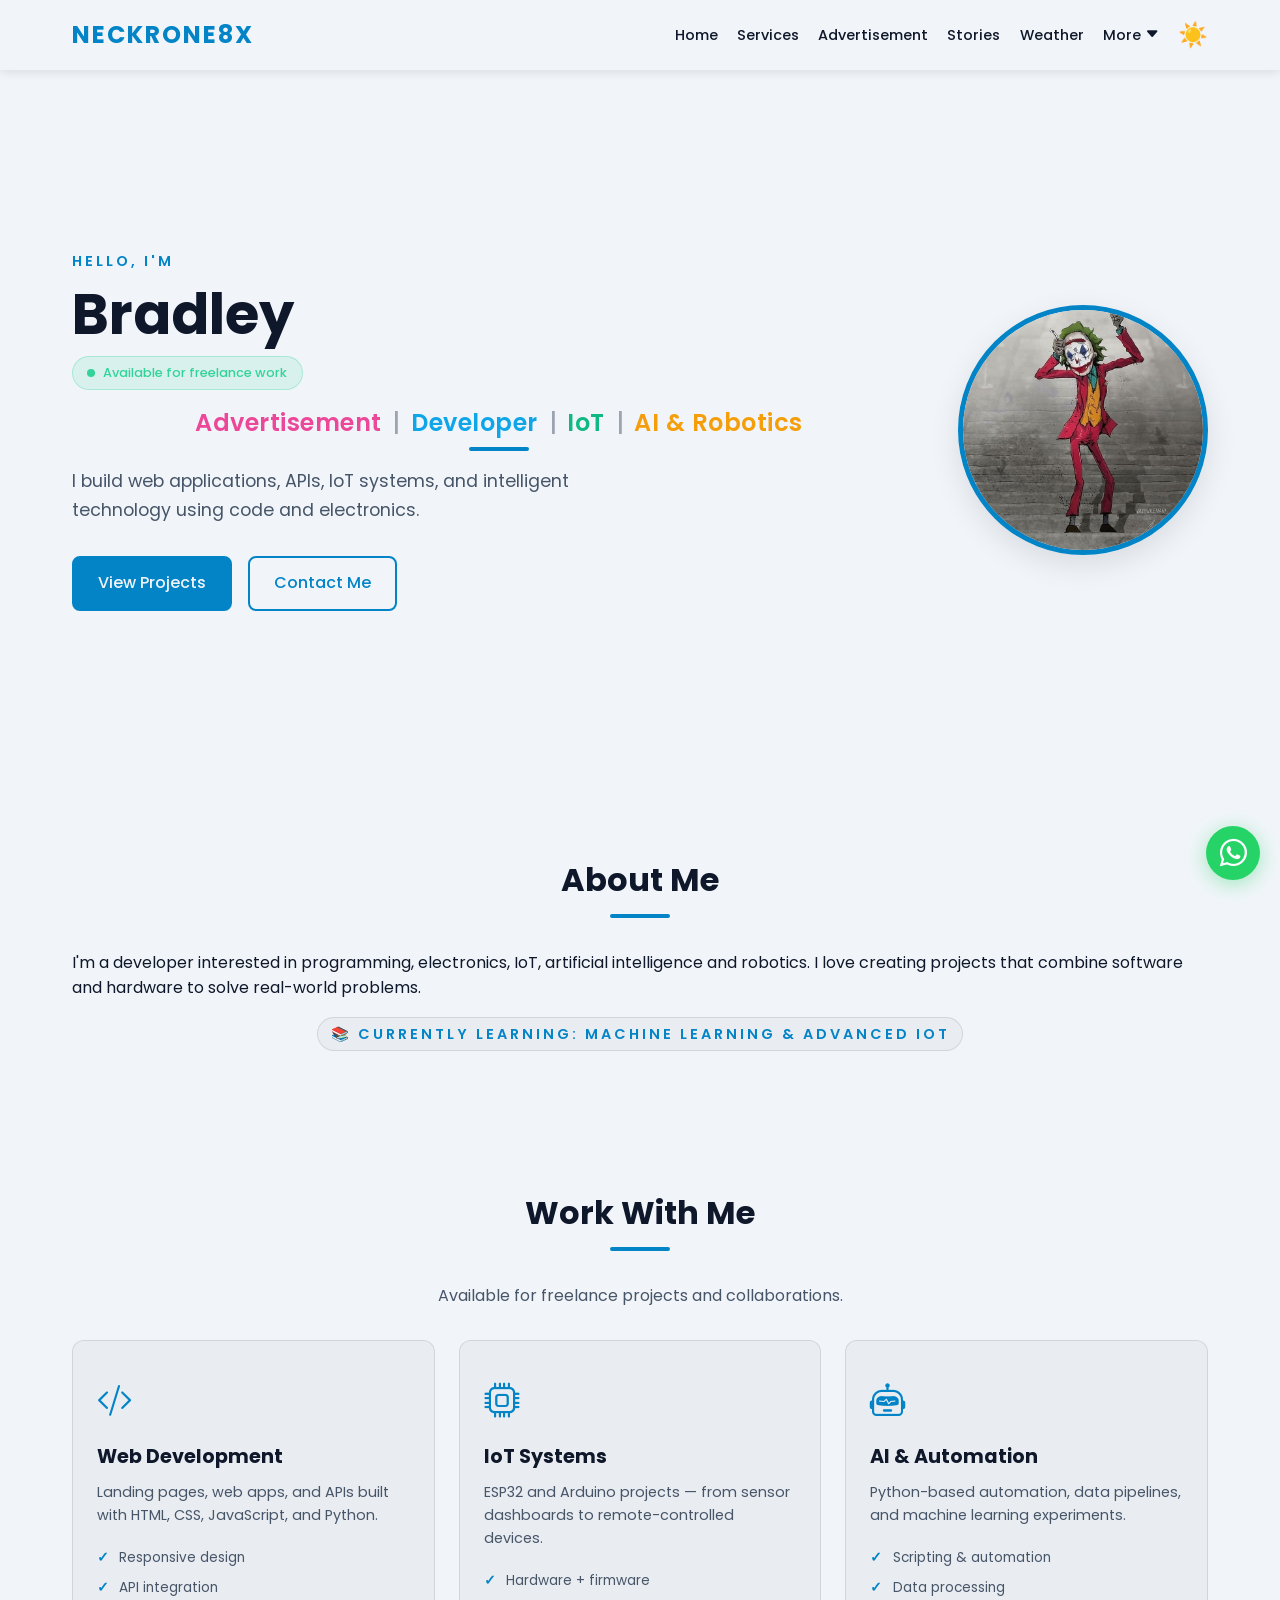
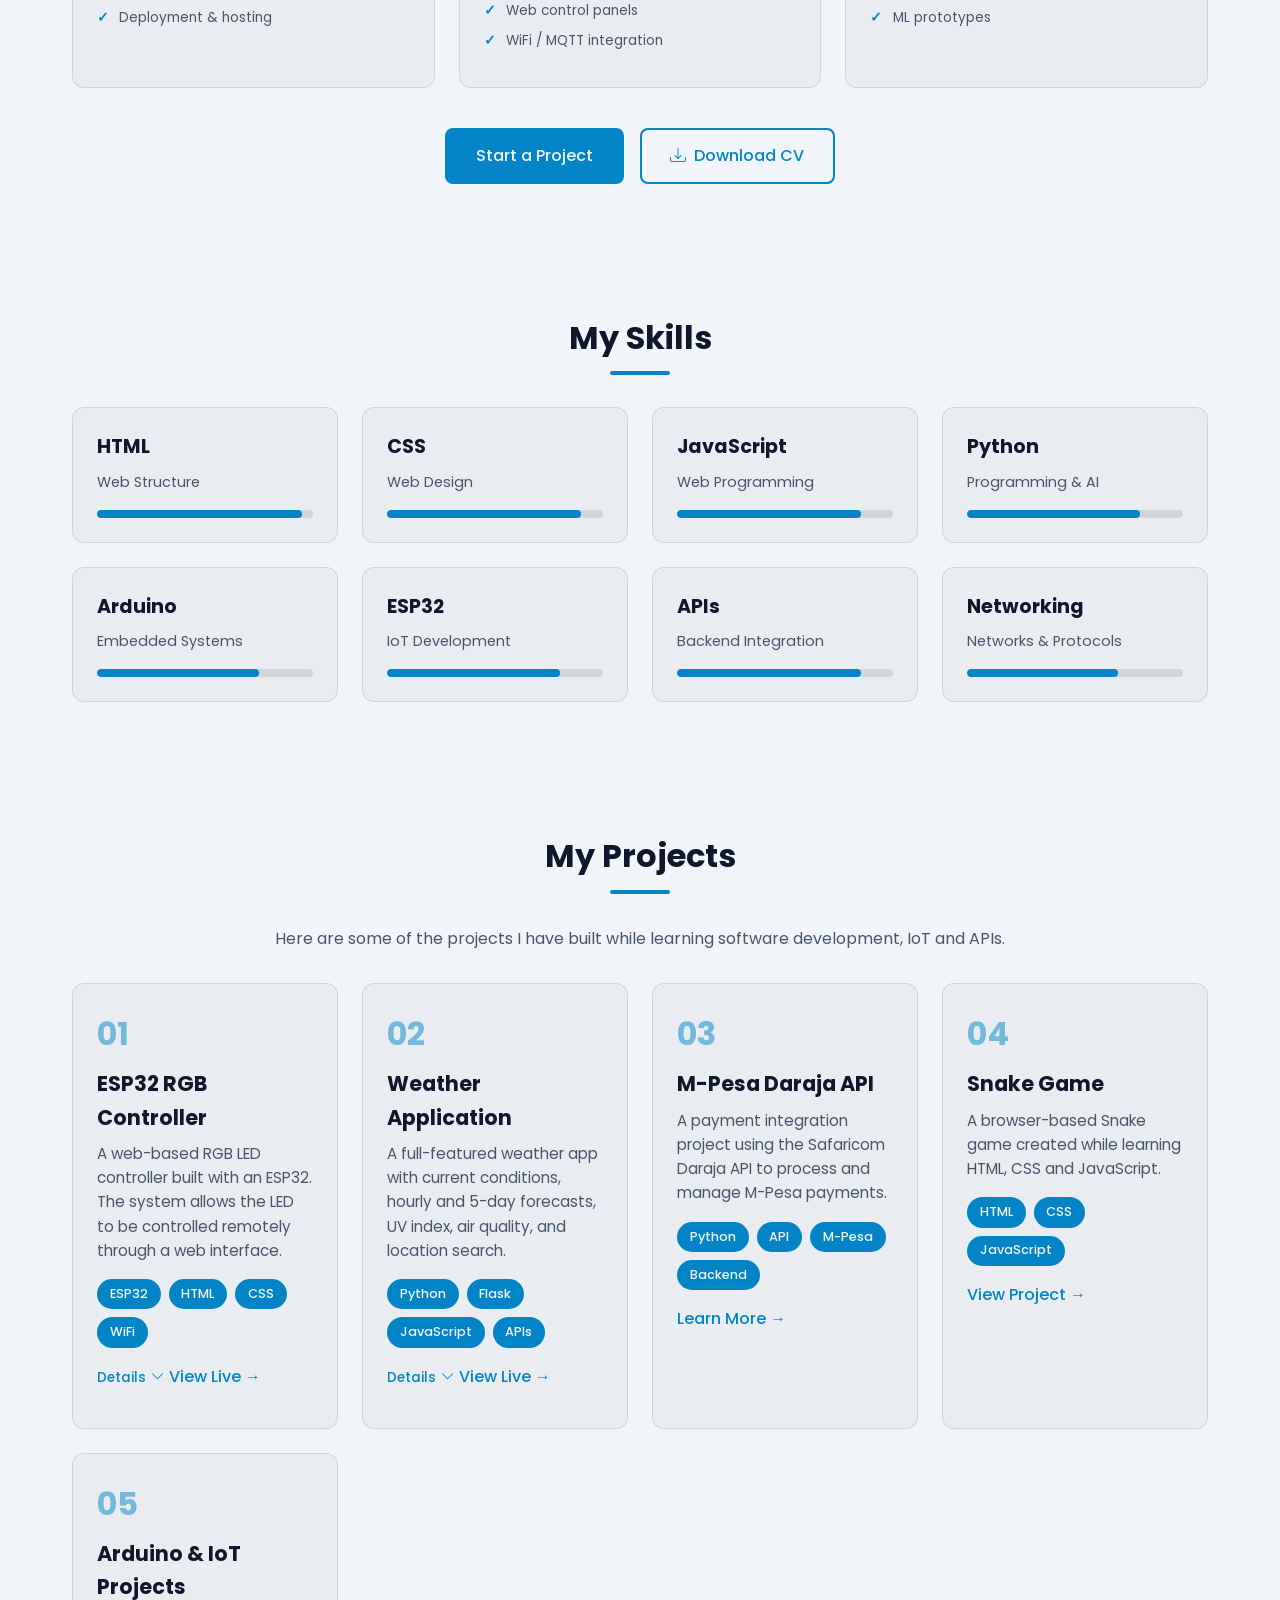
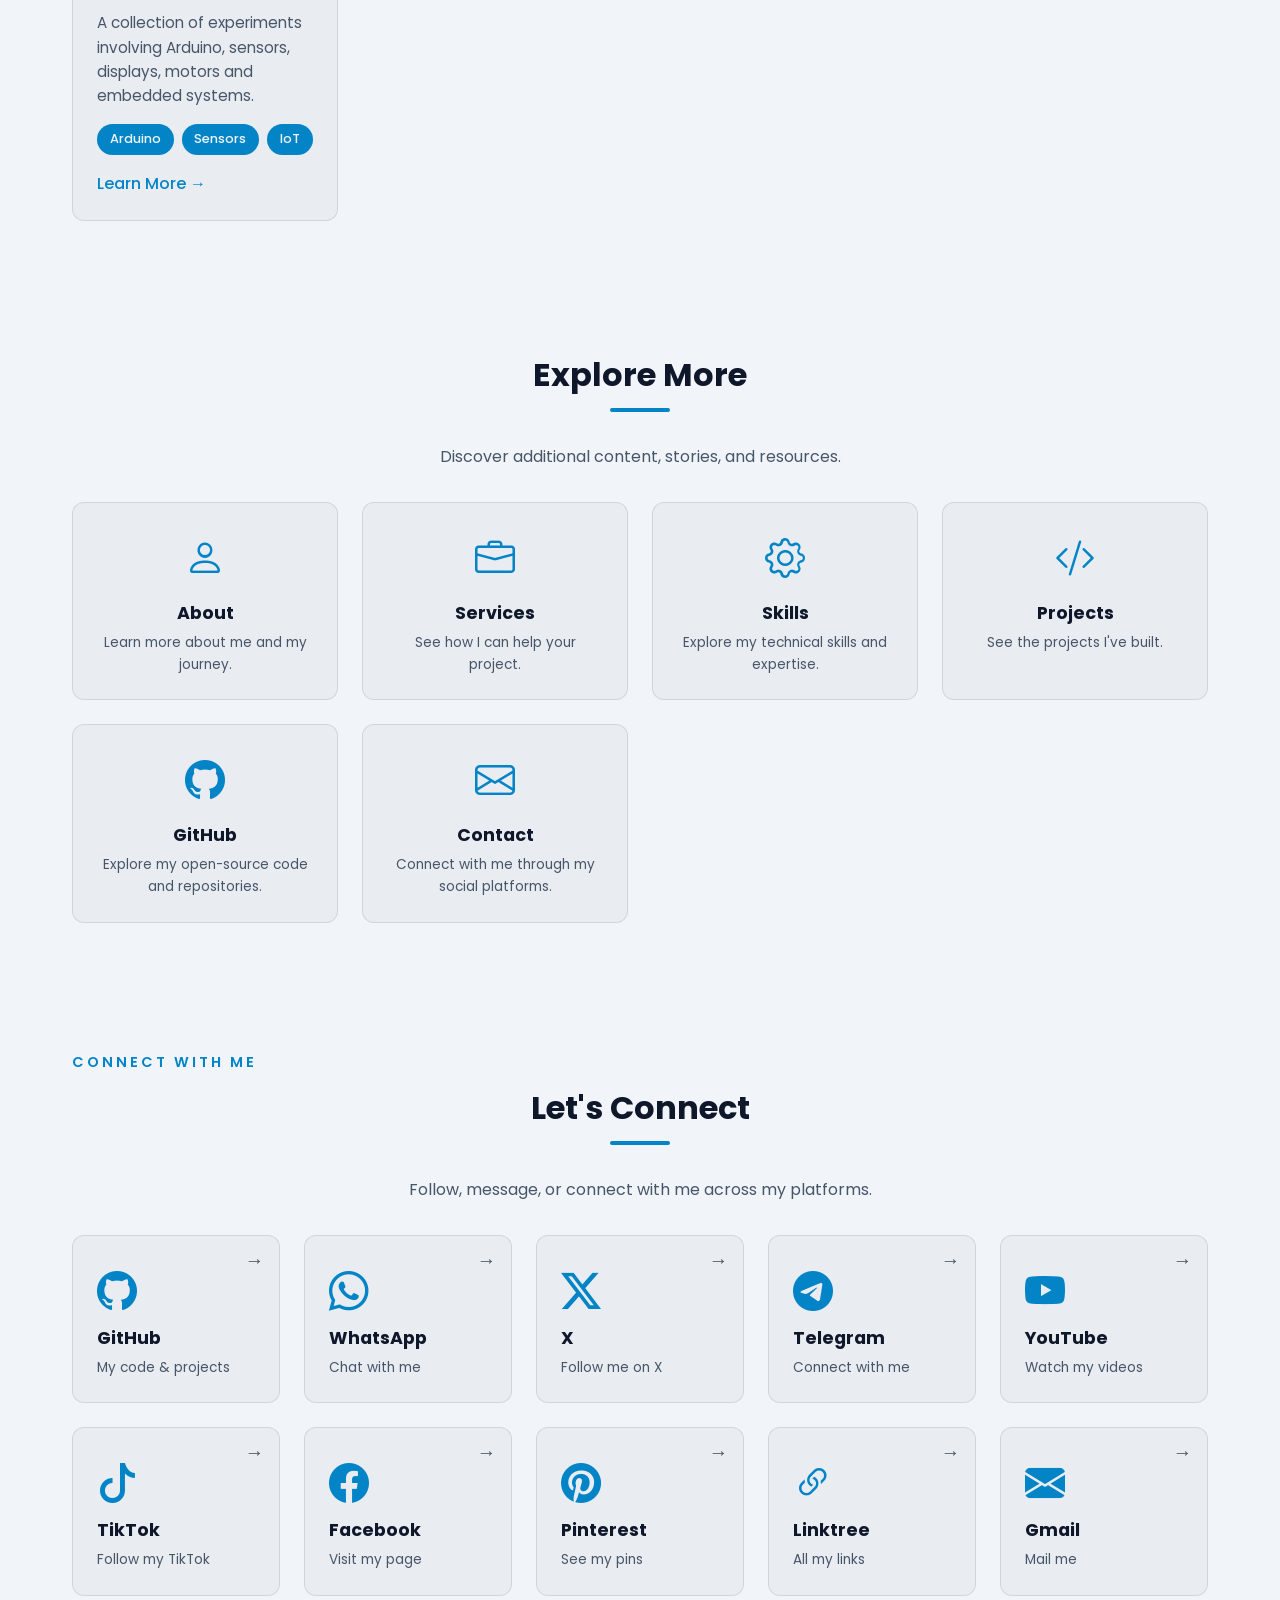
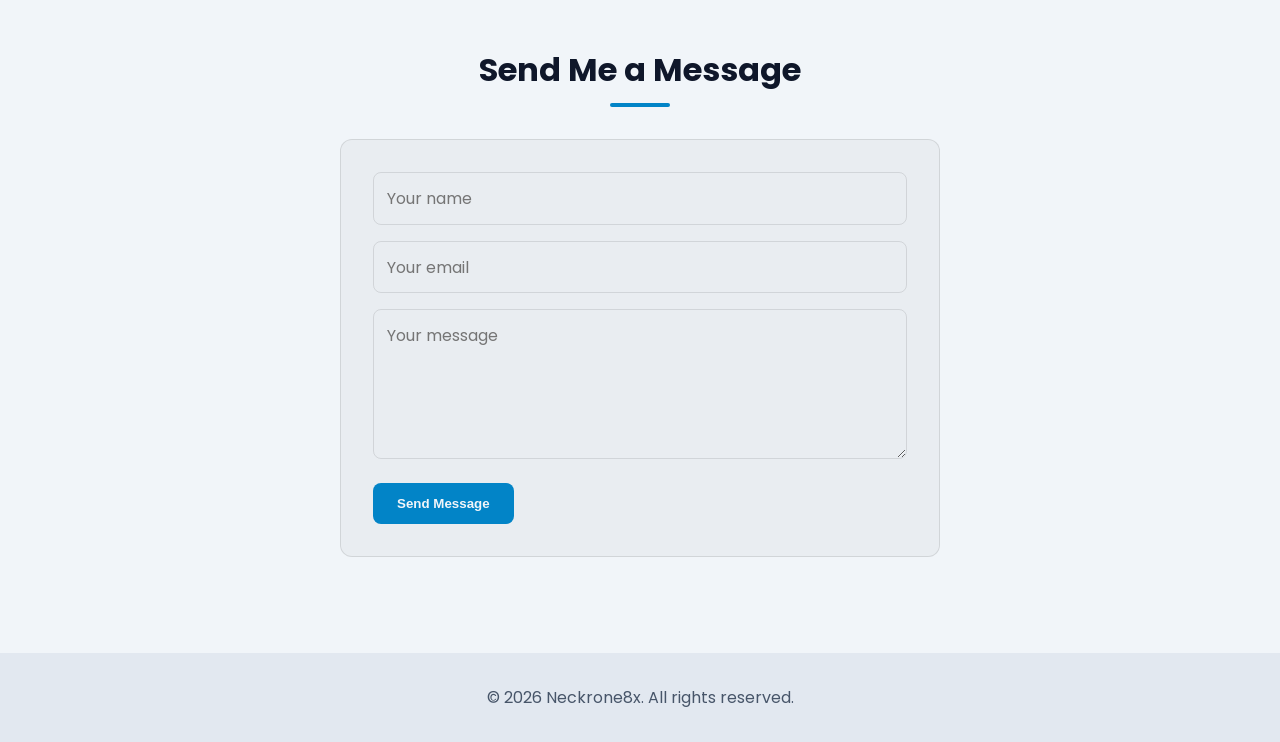
==== index.html @ 858c69bb "Initial commit: portfolio with PWA, SEO, and stories" ====
<!DOCTYPE html>
<html lang="en">

<head>
    <meta charset="UTF-8">
    <meta name="viewport" content="width=device-width, initial-scale=1.0">

    <!-- SEO Meta Tags -->
    <meta name="description" content="Bradley - Developer | IoT | AI & Robotics. Building web apps, IoT systems, and intelligent technology.">
    <meta name="keywords" content="Bradley, Neckrone8x, developer, IoT, AI, robotics, web development, Arduino, ESP32, Python, JavaScript">
    <meta name="author" content="Neckrone8x">
    <meta name="theme-color" content="#0f172a">

    <!-- Canonical -->
    <link rel="canonical" href="https://neckrone8x.co.ke/">

    <!-- Open Graph Tags -->
    <meta property="og:title" content="Neckrone8x | Developer & IoT">
    <meta property="og:description" content="Bradley - Developer | IoT | AI & Robotics. Explore my projects and connect with me.">
    <meta property="og:image" content="https://neckrone8x.co.ke/bradley.jpg">
    <meta property="og:url" content="https://neckrone8x.co.ke">
    <meta property="og:type" content="website">

    <!-- Twitter Card -->
    <meta name="twitter:card" content="summary_large_image">
    <meta name="twitter:title" content="Neckrone8x | Developer & IoT">
    <meta name="twitter:description" content="Bradley - Developer | IoT | AI & Robotics.">
    <meta name="twitter:image" content="https://neckrone8x.co.ke/bradley.jpg">

    <title>Neckrone8x | Developer & IoT</title>

    <!-- JSON-LD Structured Data -->
    <script type="application/ld+json">
    {
        "@context": "https://schema.org",
        "@type": "Person",
        "name": "Bradley",
        "alternateName": "Neckrone8x",
        "url": "https://neckrone8x.co.ke",
        "image": "https://neckrone8x.co.ke/bradley.jpg",
        "jobTitle": "Developer | IoT | AI & Robotics",
        "sameAs": [
            "https://github.com/neckrone8x",
            "https://wa.me/qr/EZY6LUBLXSELB1",
            "https://x.com/Sentichuro",
            "https://t.me/NECKRONE8X",
            "https://youtube.com/@neckrone8x",
            "https://www.tiktok.com/@gen_zs_nation",
            "https://www.facebook.com/share/19PJpUxfMz/",
            "https://pin.it/1omMeu4Ih",
            "https://linktr.ee/neckrone8x"
        ]
    }
    </script>

    <!-- Favicon -->
    <link rel="icon" type="image/png" href="favicon.png">
    <link rel="manifest" href="/manifest.json">

    <!-- Bootstrap Icons -->
    <link rel="stylesheet" href="https://cdn.jsdelivr.net/npm/bootstrap-icons@1.11.3/font/bootstrap-icons.min.css">

    <!-- Google Fonts -->
    <link rel="preconnect" href="https://fonts.googleapis.com">
    <link rel="preconnect" href="https://fonts.gstatic.com" crossorigin>
    <link href="https://fonts.googleapis.com/css2?family=Poppins:wght@300;400;500;600;700&display=swap" rel="stylesheet">

    <style>
        /* =========================================================
           GLOBAL STYLES & CSS VARIABLES
        ========================================================= */
        :root {
            --bg-primary: #0f172a;
            --bg-secondary: #1e293b;
            --text-primary: #f8fafc;
            --text-secondary: #94a3b8;
            --accent: #38bdf8;
            --accent-hover: #0ea5e9;
            --card-bg: rgba(255, 255, 255, 0.05);
            --card-border: rgba(255, 255, 255, 0.1);
            --shadow: 0 10px 30px rgba(0, 0, 0, 0.2);
            --transition: all 0.3s ease;

            --role-advertisement: #f472b6;
            --role-developer: #38bdf8;
            --role-iot: #34d399;
            --role-ai-robotics: #fbbf24;

            --glow-color: rgba(56, 189, 248, 0.5);
            --glow-hover: rgba(56, 189, 248, 0.8);
        }

        [data-theme="light"] {
            --bg-primary: #f1f5f9;
            --bg-secondary: #e2e8f0;
            --text-primary: #0f172a;
            --text-secondary: #475569;
            --accent: #0284c7;
            --accent-hover: #0369a1;
            --card-bg: rgba(0, 0, 0, 0.03);
            --card-border: rgba(0, 0, 0, 0.1);
            --shadow: 0 10px 30px rgba(0, 0, 0, 0.1);

            --role-advertisement: #ec4899;
            --role-developer: #0ea5e9;
            --role-iot: #10b981;
            --role-ai-robotics: #f59e0b;

            --glow-color: rgba(2, 132, 199, 0.3);
            --glow-hover: rgba(2, 132, 199, 0.6);
        }

        * {
            margin: 0;
            padding: 0;
            box-sizing: border-box;
        }

        html {
            scroll-behavior: smooth;
        }

        body {
            font-family: 'Poppins', sans-serif;
            background-color: var(--bg-primary);
            color: var(--text-primary);
            line-height: 1.6;
            transition: background-color 0.3s, color 0.3s;
            overflow-x: clip;
            -webkit-tap-highlight-color: transparent;
        }

        a {
            text-decoration: none;
            color: inherit;
        }

        img {
            max-width: 100%;
            display: block;
        }

        /* Screen-reader-only utility */
        .sr-only {
            position: absolute;
            width: 1px;
            height: 1px;
            padding: 0;
            margin: -1px;
            overflow: hidden;
            clip: rect(0, 0, 0, 0);
            white-space: nowrap;
            border: 0;
        }

        /* =========================================================
           CUSTOM SCROLLBAR
        ========================================================= */
        ::-webkit-scrollbar {
            width: 10px;
        }
        ::-webkit-scrollbar-track {
            background: var(--bg-secondary);
        }
        ::-webkit-scrollbar-thumb {
            background: var(--accent);
            border-radius: 5px;
        }
        ::-webkit-scrollbar-thumb:hover {
            background: var(--accent-hover);
        }

        /* =========================================================
           SCROLL PROGRESS BAR
        ========================================================= */
        .scroll-progress {
            position: fixed;
            top: 0;
            left: 0;
            height: 3px;
            width: 0;
            background: var(--accent);
            z-index: 2000;
            transition: width 0.1s linear;
        }

        /* =========================================================
           SKIP LINK
        ========================================================= */
        .skip-link {
            position: absolute;
            top: -100%;
            left: 50%;
            transform: translateX(-50%);
            background: var(--accent);
            color: var(--bg-primary);
            padding: 0.8rem 1.5rem;
            border-radius: 0 0 8px 8px;
            z-index: 10000;
            transition: top 0.3s;
        }
        .skip-link:focus {
            top: 0;
        }

        /* =========================================================
           PRELOADER
        ========================================================= */
        #preloader {
            position: fixed;
            top: 0;
            left: 0;
            width: 100%;
            height: 100%;
            background-color: var(--bg-primary);
            display: flex;
            justify-content: center;
            align-items: center;
            z-index: 9999;
            transition: opacity 0.5s ease, visibility 0.5s ease;
        }

        #preloader.fade-out {
            opacity: 0;
            visibility: hidden;
        }

        .spinner {
            width: 50px;
            height: 50px;
            border: 5px solid var(--card-border);
            border-top-color: var(--accent);
            border-radius: 50%;
            animation: spin 1s linear infinite;
        }

        @keyframes spin {
            to { transform: rotate(360deg); }
        }

        /* =========================================================
           NAVIGATION
        ========================================================= */
        header {
            position: sticky;
            top: 0;
            background-color: var(--bg-primary);
            box-shadow: 0 2px 10px rgba(0,0,0,0.1);
            z-index: 100;
            transition: background-color 0.3s;
        }

        nav {
            display: flex;
            justify-content: space-between;
            align-items: center;
            padding: 1rem 2rem;
            max-width: 1200px;
            margin: 0 auto;
            position: relative;
        }

        nav h2 {
            font-size: 1.5rem;
            font-weight: 700;
            letter-spacing: 2px;
            color: var(--accent);
        }

        .nav-links {
            display: flex;
            gap: 1.2rem;
            align-items: center;
        }

        .nav-links a {
            font-size: 0.9rem;
            font-weight: 500;
            transition: color 0.3s;
        }

        .nav-links a:hover {
            color: var(--accent);
        }

        .theme-toggle {
            background: none;
            border: none;
            font-size: 1.5rem;
            cursor: pointer;
            color: var(--text-primary);
            transition: color 0.3s;
        }
        .theme-toggle:hover {
            color: var(--accent);
        }

        /* Focus styles */
        a:focus-visible,
        button:focus-visible,
        .theme-toggle:focus-visible {
            outline: 2px solid var(--accent);
            outline-offset: 2px;
        }

        /* =========================================================
           HERO SECTION
        ========================================================= */
        .hero {
            display: flex;
            align-items: center;
            justify-content: space-between;
            gap: 2rem;
            min-height: 80vh;
            padding: 2rem;
            max-width: 1200px;
            margin: 0 auto;
        }

        .hero-content {
            flex: 1;
        }

        .small-title {
            font-size: 0.9rem;
            letter-spacing: 3px;
            text-transform: uppercase;
            color: var(--accent);
            margin-bottom: 0.5rem;
            font-weight: 600;
        }

        .hero h1 {
            font-size: 3.5rem;
            font-weight: 700;
            margin-bottom: 0.5rem;
            line-height: 1.2;
        }

        .hero h2 {
            font-size: 1.5rem;
            font-weight: 500;
            color: var(--text-secondary);
            margin-bottom: 1rem;
            line-height: 1.4;
        }

        /* Availability badge */
        .availability {
            display: inline-flex;
            align-items: center;
            gap: 0.5rem;
            background: rgba(52, 211, 153, 0.12);
            border: 1px solid rgba(52, 211, 153, 0.3);
            color: #34d399;
            padding: 0.35rem 0.9rem;
            border-radius: 20px;
            font-size: 0.8rem;
            font-weight: 500;
            margin-bottom: 1rem;
        }

        .status-dot {
            width: 8px;
            height: 8px;
            border-radius: 50%;
            background: #34d399;
            animation: pulse 2s ease-in-out infinite;
        }

        @keyframes pulse {
            0%, 100% { opacity: 1; transform: scale(1); }
            50%      { opacity: 0.5; transform: scale(1.3); }
        }

        .role {
            font-weight: 600;
            letter-spacing: 0.5px;
            transition: text-shadow 0.3s, color 0.3s;
        }
        .role:hover {
            text-shadow: 0 0 10px currentColor;
        }
        .role.advertisement { color: var(--role-advertisement); }
        .role.developer { color: var(--role-developer); }
        .role.iot { color: var(--role-iot); }
        .role.ai-robotics { color: var(--role-ai-robotics); }

        .role-separator {
            color: var(--text-secondary);
            opacity: 0.5;
            margin: 0 0.3rem;
        }

        .hero-description {
            font-size: 1.1rem;
            color: var(--text-secondary);
            margin-bottom: 2rem;
            max-width: 500px;
        }

        .hero-buttons {
            display: flex;
            gap: 1rem;
            flex-wrap: wrap;
        }

        .hero-buttons a {
            padding: 0.8rem 1.5rem;
            border-radius: 8px;
            font-weight: 500;
            transition: var(--transition);
            border: 2px solid var(--accent);
        }

        .hero-buttons a:first-child {
            background-color: var(--accent);
            color: var(--bg-primary);
        }
        .hero-buttons a:first-child:hover {
            background-color: var(--accent-hover);
            border-color: var(--accent-hover);
            box-shadow: 0 0 20px var(--glow-hover);
        }
        .hero-buttons a:last-child {
            color: var(--accent);
        }
        .hero-buttons a:last-child:hover {
            background-color: var(--accent);
            color: var(--bg-primary);
            box-shadow: 0 0 20px var(--glow-hover);
        }

        .profile-circle {
            flex-shrink: 0;
            width: 250px;
            height: 250px;
            border-radius: 50%;
            overflow: hidden;
            border: 5px solid var(--accent);
            box-shadow: var(--shadow);
            transition: box-shadow 0.3s;
        }
        .profile-circle:hover {
            box-shadow: 0 0 30px var(--glow-hover);
        }

        .profile-circle img {
            width: 100%;
            height: 100%;
            object-fit: cover;
        }

        /* =========================================================
           SECTIONS GENERAL
        ========================================================= */
        section {
            padding: 4rem 2rem;
            max-width: 1200px;
            margin: 0 auto;
            scroll-margin-top: 80px;
        }

        section h2 {
            font-size: 2rem;
            margin-bottom: 2rem;
            text-align: center;
            position: relative;
        }

        section h2::after {
            content: '';
            display: block;
            width: 60px;
            height: 4px;
            background-color: var(--accent);
            margin: 0.5rem auto 0;
            border-radius: 2px;
        }

        .section-description {
            text-align: center;
            color: var(--text-secondary);
            margin-bottom: 2rem;
        }

        .reveal {
            opacity: 0;
            transform: translateY(30px);
            transition: opacity 0.6s ease, transform 0.6s ease;
        }
        .reveal.visible {
            opacity: 1;
            transform: translateY(0);
        }

        /* =========================================================
           CARDS (SKILLS, PROJECTS, SOCIAL, MORE, SERVICES)
           position:relative added so absolutely-positioned children
           (e.g. .social-arrow) anchor to the card, not the viewport.
        ========================================================= */
        .skill,
        .project,
        .social-card,
        .more-card,
        .service-card {
            position: relative;
            background-color: var(--card-bg);
            border: 1px solid var(--card-border);
            border-radius: 12px;
            padding: 1.5rem;
            transition: var(--transition);
            box-shadow: 0 0 0 rgba(0,0,0,0);
        }

        .skill:hover,
        .project:hover,
        .social-card:hover,
        .more-card:hover,
        .service-card:hover {
            transform: translateY(-5px);
            box-shadow: 0 0 25px var(--glow-hover);
            border-color: var(--accent);
        }

        .skill:active,
        .project:active,
        .social-card:active,
        .more-card:active,
        .service-card:active {
            transform: translateY(-2px);
            box-shadow: 0 0 15px var(--glow-color);
        }

        /* =========================================================
           SKILLS
        ========================================================= */
        .skills-container {
            display: grid;
            grid-template-columns: repeat(auto-fit, minmax(250px, 1fr));
            gap: 1.5rem;
        }

        .skill h3 {
            font-size: 1.2rem;
            margin-bottom: 0.5rem;
        }
        .skill p {
            color: var(--text-secondary);
            font-size: 0.9rem;
        }

        .progress-bar {
            width: 100%;
            height: 8px;
            background-color: var(--card-border);
            border-radius: 4px;
            margin-top: 1rem;
            overflow: hidden;
        }
        .progress {
            height: 100%;
            background-color: var(--accent);
            border-radius: 4px;
            transition: width 1s ease;
        }

        /* =========================================================
           SERVICES
        ========================================================= */
        .services-container {
            display: grid;
            grid-template-columns: repeat(auto-fit, minmax(260px, 1fr));
            gap: 1.5rem;
        }

        .service-card {
            padding: 2rem 1.5rem;
        }

        .service-icon {
            font-size: 2.2rem;
            color: var(--accent);
            margin-bottom: 0.8rem;
            display: block;
        }

        .service-card h3 {
            font-size: 1.2rem;
            margin-bottom: 0.5rem;
        }

        .service-card p {
            color: var(--text-secondary);
            font-size: 0.9rem;
            margin-bottom: 1rem;
        }

        .service-list {
            list-style: none;
            padding: 0;
        }

        .service-list li {
            color: var(--text-secondary);
            font-size: 0.85rem;
            padding: 0.25rem 0 0.25rem 1.4rem;
            position: relative;
        }

        .service-list li::before {
            content: '✓';
            position: absolute;
            left: 0;
            color: var(--accent);
            font-weight: 700;
        }

        .services-cta {
            display: flex;
            justify-content: center;
            gap: 1rem;
            margin-top: 2.5rem;
            flex-wrap: wrap;
        }

        .services-cta a {
            padding: 0.8rem 1.8rem;
            border-radius: 8px;
            font-weight: 500;
            transition: var(--transition);
            border: 2px solid var(--accent);
            display: inline-flex;
            align-items: center;
            gap: 0.5rem;
        }

        .cta-primary {
            background-color: var(--accent);
            color: var(--bg-primary);
        }

        .cta-primary:hover {
            background-color: var(--accent-hover);
            border-color: var(--accent-hover);
            box-shadow: 0 0 20px var(--glow-hover);
        }

        .cta-secondary {
            color: var(--accent);
        }

        .cta-secondary:hover {
            background-color: var(--accent);
            color: var(--bg-primary);
            box-shadow: 0 0 20px var(--glow-hover);
        }

        /* =========================================================
           PROJECTS
        ========================================================= */
        .projects-container {
            display: grid;
            grid-template-columns: repeat(auto-fit, minmax(250px, 1fr));
            gap: 1.5rem;
        }

        .project-number {
            font-size: 2rem;
            font-weight: 700;
            color: var(--accent);
            opacity: 0.5;
            margin-bottom: 0.5rem;
        }

        .project h3 {
            font-size: 1.3rem;
            margin-bottom: 0.5rem;
        }
        .project p {
            color: var(--text-secondary);
            font-size: 0.95rem;
            margin-bottom: 1rem;
        }

        .project-tech {
            display: flex;
            flex-wrap: wrap;
            gap: 0.5rem;
            margin-bottom: 1rem;
        }
        .project-tech span {
            background-color: var(--accent);
            color: var(--bg-primary);
            padding: 0.3rem 0.8rem;
            border-radius: 20px;
            font-size: 0.8rem;
            font-weight: 500;
        }

        .project-link {
            color: var(--accent);
            font-weight: 500;
            transition: var(--transition);
        }
        .project-link:hover {
            color: var(--accent-hover);
            text-decoration: underline;
        }

        /* Project details toggle */
        .project-details-toggle {
            background: none;
            border: none;
            color: var(--accent);
            font-family: inherit;
            font-size: 0.85rem;
            font-weight: 500;
            cursor: pointer;
            padding: 0;
            margin-bottom: 1rem;
            display: inline-flex;
            align-items: center;
            gap: 0.3rem;
        }

        .project-details-toggle i {
            transition: transform 0.25s ease;
        }

        .project-details-toggle[aria-expanded="true"] i {
            transform: rotate(180deg);
        }

        .project-details {
            border-left: 2px solid var(--card-border);
            padding-left: 1rem;
            margin-bottom: 1rem;
        }

        .project-details h4 {
            font-size: 0.8rem;
            text-transform: uppercase;
            letter-spacing: 1px;
            color: var(--accent);
            margin: 0.8rem 0 0.3rem;
        }

        .project-details p {
            font-size: 0.85rem;
            color: var(--text-secondary);
            margin-bottom: 0.5rem;
        }

        /* =========================================================
           SOCIAL
        ========================================================= */
        .social-container {
            display: grid;
            grid-template-columns: repeat(auto-fit, minmax(180px, 1fr));
            gap: 1.5rem;
        }

        .social-icon {
            font-size: 2.5rem;
            color: var(--accent);
            margin-bottom: 0.5rem;
        }
        .social-card h3 {
            font-size: 1.1rem;
            margin-bottom: 0.3rem;
        }
        .social-card p {
            color: var(--text-secondary);
            font-size: 0.85rem;
        }
        .social-arrow {
            position: absolute;
            top: 10px;
            right: 15px;
            font-size: 1.2rem;
            color: var(--text-secondary);
            transition: transform 0.3s;
        }
        .social-card:hover .social-arrow {
            transform: translateX(5px);
            color: var(--accent);
        }

        /* =========================================================
           MORE SECTION CARDS
           NOTE: base .more-icon is ONLY for these cards.
           The More menu uses .more-menu-item .more-icon (scoped).
        ========================================================= */
        .more-container {
            display: grid;
            grid-template-columns: repeat(auto-fit, minmax(220px, 1fr));
            gap: 1.5rem;
        }

        .more-card {
            display: flex;
            flex-direction: column;
            align-items: center;
            text-align: center;
        }
        .more-icon {
            font-size: 2.5rem;
            color: var(--accent);
            margin-bottom: 0.5rem;
        }
        .more-card h3 {
            font-size: 1.1rem;
            margin-bottom: 0.3rem;
        }
        .more-card p {
            color: var(--text-secondary);
            font-size: 0.85rem;
        }

        /* =========================================================
           CONTACT FORM
        ========================================================= */
        .contact-form {
            max-width: 600px;
            margin: 0 auto;
            background-color: var(--card-bg);
            padding: 2rem;
            border-radius: 12px;
            border: 1px solid var(--card-border);
        }
        .contact-form input,
        .contact-form textarea {
            width: 100%;
            padding: 0.8rem;
            margin-bottom: 1rem;
            border: 1px solid var(--card-border);
            border-radius: 8px;
            background-color: transparent;
            color: var(--text-primary);
            font-family: inherit;
            font-size: 1rem;
            transition: var(--transition);
        }
        .contact-form input:focus,
        .contact-form textarea:focus {
            outline: none;
            border-color: var(--accent);
            box-shadow: 0 0 10px var(--glow-color);
        }
        .contact-form textarea {
            min-height: 150px;
            resize: vertical;
        }
        .contact-form button {
            background-color: var(--accent);
            color: var(--bg-primary);
            border: none;
            padding: 0.8rem 1.5rem;
            border-radius: 8px;
            font-weight: 600;
            cursor: pointer;
            transition: var(--transition);
        }
        .contact-form button:hover {
            background-color: var(--accent-hover);
            box-shadow: 0 0 20px var(--glow-hover);
        }

        footer {
            text-align: center;
            padding: 2rem;
            background-color: var(--bg-secondary);
            color: var(--text-secondary);
            margin-top: 2rem;
        }

        /* =========================================================
           BACK TO TOP
        ========================================================= */
        #back-to-top {
            position: fixed;
            bottom: 20px;
            right: 20px;
            background-color: var(--accent);
            color: var(--bg-primary);
            border: none;
            border-radius: 50%;
            width: 50px;
            height: 50px;
            font-size: 1.5rem;
            cursor: pointer;
            opacity: 0;
            visibility: hidden;
            pointer-events: none;
            transform: translateY(10px);
            align-items: center;
            justify-content: center;
            box-shadow: var(--shadow);
            transition:
                opacity 0.3s ease,
                transform 0.3s ease,
                visibility 0.3s ease,
                background-color 0.3s ease;
            z-index: 1100;
        }
        #back-to-top.show {
            opacity: 1;
            visibility: visible;
            pointer-events: auto;
            transform: translateY(0);
        }
        #back-to-top:hover {
            background-color: var(--accent-hover);
            box-shadow: 0 0 20px var(--glow-hover);
        }

        /* =========================================================
           WHATSAPP FLOATING BUTTON
        ========================================================= */
        .whatsapp-float {
            position: fixed;
            bottom: 20px;
            right: 20px;
            width: 54px;
            height: 54px;
            border-radius: 50%;
            background: #25D366;
            color: #fff;
            display: flex;
            align-items: center;
            justify-content: center;
            font-size: 1.7rem;
            box-shadow: 0 4px 20px rgba(37, 211, 102, 0.4);
            z-index: 1150;
            transition: transform 0.2s ease, box-shadow 0.2s ease;
        }
        .whatsapp-float:hover {
            transform: scale(1.08);
            box-shadow: 0 6px 28px rgba(37, 211, 102, 0.6);
        }

        /* =========================================================
           MOBILE BOTTOM NAVIGATION
        ========================================================= */
        .bottom-nav {
            display: none;
            position: fixed;
            bottom: 14px;
            left: 50%;
            transform: translateX(-50%);
            width: calc(100% - 28px);
            max-width: 520px;
            background: var(--bg-secondary);
            border: 1px solid var(--card-border);
            border-radius: 24px;
            padding: 8px 6px;
            z-index: 1000;
            justify-content: space-around;
            align-items: center;
            box-shadow:
                0 10px 30px rgba(0, 0, 0, 0.18),
                0 2px 8px rgba(0, 0, 0, 0.08);
            backdrop-filter: blur(14px);
            -webkit-backdrop-filter: blur(14px);
        }

        .bottom-nav a,
        .bottom-nav button {
            display: flex;
            flex-direction: column;
            align-items: center;
            justify-content: center;
            gap: 2px;
            flex: 1;
            min-height: 44px;
            color: var(--text-secondary);
            font-size: 0.64rem;
            font-weight: 500;
            text-decoration: none;
            background: none;
            border: none;
            outline: none;
            font-family: inherit;
            cursor: pointer;
            transition: color 0.25s ease, transform 0.25s ease;
        }

        .bottom-nav a i,
        .bottom-nav button i {
            font-size: 1.25rem;
            line-height: 1;
            transition: transform 0.25s ease, color 0.25s ease;
        }

        .bottom-nav a:hover,
        .bottom-nav button:hover {
            color: var(--accent);
            transform: translateY(-2px);
        }

        .bottom-nav a:hover i,
        .bottom-nav button:hover i {
            transform: translateY(-1px);
        }

        .bottom-nav a.active,
        .bottom-nav button.active {
            color: var(--accent);
            font-weight: 600;
        }

        /* =========================================================
           MORE MENU (used by BOTH desktop dropdown and mobile sheet)
        ========================================================= */
        .mobile-more-menu {
            display: none;
            position: fixed;
            z-index: 2000;
            background: var(--bg-secondary);
            border: 1px solid var(--card-border);
            box-shadow: 0 20px 60px rgba(0, 0, 0, 0.45);
            overflow: hidden;
            opacity: 0;
            pointer-events: none;
            transition: opacity 0.25s ease, transform 0.25s ease;

            scrollbar-width: thin;
            scrollbar-color: rgba(56, 189, 248, 0.45) transparent;
        }

        .mobile-more-menu.open {
            display: block;
            opacity: 1;
            pointer-events: auto;
        }

        .mobile-more-menu::-webkit-scrollbar {
            width: 5px;
        }
        .mobile-more-menu::-webkit-scrollbar-track {
            background: transparent;
            margin: 10px 0;
        }
        .mobile-more-menu::-webkit-scrollbar-thumb {
            background: rgba(56, 189, 248, 0.45);
            border-radius: 10px;
        }
        .mobile-more-menu::-webkit-scrollbar-thumb:hover {
            background: rgba(56, 189, 248, 0.7);
        }

        /* ----------------- DESKTOP ----------------- */
        @media (min-width: 769px) {

            .mobile-more-menu {
                top: 72px;
                right: 70px;
                width: 300px;
                border-radius: 16px;
                padding: 14px;
                transform: translateY(-8px);
            }

            .mobile-more-menu.open {
                transform: translateY(0);
            }

            .more-menu-header {
                display: flex;
                align-items: center;
                justify-content: space-between;
                margin-bottom: 4px;
            }

            .more-menu-header h2 {
                margin: 0;
                color: var(--text-primary);
                font-size: 1.45rem;
                font-weight: 700;
            }

            .more-close {
                width: 34px;
                height: 34px;
                display: flex;
                align-items: center;
                justify-content: center;
                border: none;
                background: transparent;
                color: var(--text-primary);
                font-size: 1.7rem;
                cursor: pointer;
                border-radius: 50%;
            }

            .more-close:hover {
                background: var(--card-border);
                color: var(--accent);
            }

            .more-drag-handle {
                width: 45px;
                height: 5px;
                margin: 4px auto 8px;
                background: var(--text-secondary);
                border-radius: 10px;
                opacity: 0.6;
            }

            .more-menu-item {
                display: flex;
                align-items: center;
                gap: 11px;
                padding: 9px 5px;
                color: var(--text-primary);
                text-decoration: none;
                border-bottom: 1px solid var(--card-border);
                transition: background 0.2s ease, transform 0.2s ease;
            }

            .more-menu-item:last-child {
                border-bottom: none;
            }

            .more-menu-item:hover {
                background: rgba(255, 255, 255, 0.04);
                transform: translateX(3px);
            }

            /* ---- SCOPED: only icons inside menu items get circle styling ---- */
            .more-menu-item .more-icon {
                width: 44px;
                height: 44px;
                min-width: 44px;
                display: flex;
                align-items: center;
                justify-content: center;
                border-radius: 50%;
                font-size: 1.2rem;
                border: 1px solid var(--card-border);
            }

            .about-icon { color: #38bdf8; background: rgba(56, 189, 248, 0.12); }
            .skills-icon { color: #34d399; background: rgba(52, 211, 153, 0.12); }
            .projects-icon { color: #a78bfa; background: rgba(167, 139, 250, 0.12); }
            .github-icon { color: #f1f5f9; background: rgba(148, 163, 184, 0.15); }
            .contact-icon { color: #f472b6; background: rgba(244, 114, 182, 0.12); }
            .services-icon { color: #fbbf24; background: rgba(251, 191, 36, 0.12); }
            .theme-icon { color: #a78bfa; background: rgba(167, 139, 250, 0.12); }

            .more-text {
                display: flex;
                flex-direction: column;
                gap: 2px;
                flex: 1;
            }

            .more-text strong {
                color: var(--text-primary);
                font-size: 0.95rem;
            }

            .more-text span {
                color: var(--text-secondary);
                font-size: 0.75rem;
            }

            .more-arrow {
                color: var(--text-secondary);
                font-size: 1rem;
                transition: transform 0.2s ease, color 0.2s ease;
            }

            .more-menu-item:hover .more-arrow {
                color: var(--accent);
                transform: translateX(3px);
            }
        }

        /* ----------------- MOBILE ----------------- */
        @media (max-width: 768px) {

            /* Hide the desktop header completely on mobile */
            header {
                display: none;
            }

            .mobile-more-menu {
                left: 12px;
                right: 12px;
                bottom: 76px;
                width: auto;
                max-height: calc(100vh - 150px);
                border-radius: 20px;
                padding: 10px 10px;
                overflow-y: auto;
                transform: translateY(20px);
            }

            .mobile-more-menu.open {
                transform: translateY(0);
            }

            .more-menu-header {
                display: flex;
                align-items: center;
                justify-content: space-between;
                padding: 0 5px;
            }

            .more-menu-header h2 {
                margin: 0;
                color: var(--text-primary);
                font-size: 1.35rem;
                font-weight: 700;
            }

            .more-close {
                width: 34px;
                height: 34px;
                display: flex;
                align-items: center;
                justify-content: center;
                border: none;
                background: transparent;
                color: var(--text-primary);
                font-size: 1.6rem;
                cursor: pointer;
                border-radius: 50%;
            }

            .more-close:hover {
                background: var(--card-border);
                color: var(--accent);
            }

            .more-drag-handle {
                width: 42px;
                height: 5px;
                margin: 3px auto 6px;
                background: var(--text-secondary);
                border-radius: 10px;
                opacity: 0.55;
            }

            .more-menu-item {
                display: flex;
                align-items: center;
                gap: 10px;
                padding: 7px 5px;
                color: var(--text-primary);
                text-decoration: none;
                border-bottom: 1px solid var(--card-border);
            }

            .more-menu-item:last-child {
                border-bottom: none;
            }

            /* ---- SCOPED circle styling on mobile ---- */
            .more-menu-item .more-icon {
                width: 42px;
                height: 42px;
                min-width: 42px;
                display: flex;
                align-items: center;
                justify-content: center;
                border-radius: 50%;
                font-size: 1.15rem;
                border: 1px solid var(--card-border);
            }

            .about-icon { color: #38bdf8; background: rgba(56, 189, 248, 0.12); }
            .skills-icon { color: #34d399; background: rgba(52, 211, 153, 0.12); }
            .projects-icon { color: #a78bfa; background: rgba(167, 139, 250, 0.12); }
            .github-icon { color: #f1f5f9; background: rgba(148, 163, 184, 0.15); }
            .contact-icon { color: #f472b6; background: rgba(244, 114, 182, 0.12); }
            .services-icon { color: #fbbf24; background: rgba(251, 191, 36, 0.12); }
            .theme-icon { color: #a78bfa; background: rgba(167, 139, 250, 0.12); }

            .more-text {
                display: flex;
                flex-direction: column;
                gap: 1px;
                flex: 1;
            }

            .more-text strong {
                color: var(--text-primary);
                font-size: 0.9rem;
                font-weight: 700;
            }

            .more-text span {
                color: var(--text-secondary);
                font-size: 0.7rem;
            }

            .more-arrow {
                color: var(--text-secondary);
                font-size: 0.95rem;
            }
        }

        /* Theme item inside More menu — mobile only */
        .mobile-theme-item {
            display: none;
        }

        @media (max-width: 768px) {
            .mobile-theme-item {
                display: flex;
            }
        }

        /* =========================================================
           RESPONSIVE
        ========================================================= */
        @media (max-width: 768px) {

            .bottom-nav {
                display: flex;
            }

            .hero {
                flex-direction: column-reverse;
                text-align: center;
                padding: 1rem;
                min-height: auto;
                gap: 1.5rem;
            }
            .hero-buttons {
                justify-content: center;
            }
            .profile-circle {
                width: 180px;
                height: 180px;
            }
            .hero h1 {
                font-size: 2.5rem;
            }
            section {
                padding: 3rem 1rem;
                scroll-margin-top: 100px;
            }
            .hero h2 {
                font-size: 1.3rem;
            }

            /* WhatsApp sits above the bottom nav */
            .whatsapp-float {
                bottom: 88px;
                right: 16px;
                width: 48px;
                height: 48px;
                font-size: 1.5rem;
            }

            /* Back-to-top moves to the LEFT on mobile to avoid the WhatsApp button */
            #back-to-top {
                right: auto;
                left: 16px;
                bottom: 88px;
            }
        }

        @media (max-width: 480px) {
            .profile-circle {
                width: 140px;
                height: 140px;
            }
            .hero h1 {
                font-size: 2rem;
            }
            .hero h2 {
                font-size: 1.1rem;
            }
            .hero-description {
                font-size: 1rem;
            }
            .projects-container,
            .social-container,
            .more-container,
            .services-container {
                grid-template-columns: 1fr;
            }
        }
    </style>
</head>

<body>
    <!-- Scroll progress bar -->
    <div class="scroll-progress" id="scrollProgress"></div>

    <!-- Skip link -->
    <a href="#home" class="skip-link">Skip to content</a>

    <!-- Preloader -->
    <div id="preloader">
        <div class="spinner"></div>
    </div>

    <!-- Header -->
    <header>
        <nav>
            <h2>NECKRONE8X</h2>

            <div class="nav-links" id="navLinks">
                <a href="#home">Home</a>
                <a href="#services">Services</a>
                <a href="advertisement/">Advertisement</a>
                <a href="stories/">Stories</a>
                <a href="https://weather.neckrone8x.co.ke/" target="_blank" rel="noopener noreferrer">Weather</a>

                <!-- More -->
                <a href="#more" id="desktopMoreButton">
                    More
                    <i class="bi bi-caret-down-fill more-caret"></i>
                </a>

                <button id="theme-toggle" class="theme-toggle" aria-label="Toggle dark mode" title="Toggle theme">🌙</button>
            </div>
        </nav>
    </header>

    <!-- Main content -->
    <main>
        <!-- Hero -->
        <section id="home" class="hero">
            <div class="hero-content">
                <p class="small-title">HELLO, I'M</p>
                <h1>Bradley</h1>

                <div class="availability">
                    <span class="status-dot"></span>
                    Available for freelance work
                </div>

                <h2>
                    <span class="role advertisement">Advertisement</span>
                    <span class="role-separator">|</span>
                    <span class="role developer">Developer</span>
                    <span class="role-separator">|</span>
                    <span class="role iot">IoT</span>
                    <span class="role-separator">|</span>
                    <span class="role ai-robotics">AI &amp; Robotics</span>
                </h2>

                <p class="hero-description">
                    I build web applications, APIs, IoT systems, and intelligent technology using code and electronics.
                </p>

                <div class="hero-buttons">
                    <a href="#projects">View Projects</a>
                    <a href="#social">Contact Me</a>
                </div>
            </div>

            <div class="profile-circle">
                <img src="bradley.jpg" alt="Bradley" width="250" height="250" fetchpriority="high">
            </div>
        </section>

        <!-- About -->
        <section id="about" class="reveal">
            <h2>About Me</h2>
            <p>
                I'm a developer interested in programming, electronics, IoT, artificial intelligence and robotics.
                I love creating projects that combine software and hardware to solve real-world problems.
            </p>
            <p style="margin-top: 1rem; text-align: center;">
                <span class="small-title" style="display: inline-block; background: var(--card-bg); padding: 0.3rem 0.8rem; border-radius: 20px; border: 1px solid var(--card-border);">
                    📚 Currently learning: Machine Learning &amp; Advanced IoT
                </span>
            </p>
        </section>

        <!-- Services -->
        <section id="services" class="reveal">
            <h2>Work With Me</h2>
            <p class="section-description">
                Available for freelance projects and collaborations.
            </p>

            <div class="services-container">

                <div class="service-card">
                    <i class="bi bi-code-slash service-icon"></i>
                    <h3>Web Development</h3>
                    <p>Landing pages, web apps, and APIs built with HTML, CSS, JavaScript, and Python.</p>
                    <ul class="service-list">
                        <li>Responsive design</li>
                        <li>API integration</li>
                        <li>Deployment &amp; hosting</li>
                    </ul>
                </div>

                <div class="service-card">
                    <i class="bi bi-cpu service-icon"></i>
                    <h3>IoT Systems</h3>
                    <p>ESP32 and Arduino projects — from sensor dashboards to remote-controlled devices.</p>
                    <ul class="service-list">
                        <li>Hardware + firmware</li>
                        <li>Web control panels</li>
                        <li>WiFi / MQTT integration</li>
                    </ul>
                </div>

                <div class="service-card">
                    <i class="bi bi-robot service-icon"></i>
                    <h3>AI &amp; Automation</h3>
                    <p>Python-based automation, data pipelines, and machine learning experiments.</p>
                    <ul class="service-list">
                        <li>Scripting &amp; automation</li>
                        <li>Data processing</li>
                        <li>ML prototypes</li>
                    </ul>
                </div>

            </div>

            <div class="services-cta">
                <a href="#social" class="cta-primary">Start a Project</a>
                <a href="cv.pdf" class="cta-secondary" download>
                    <i class="bi bi-download"></i> Download CV
                </a>
            </div>
        </section>

        <!-- Skills -->
        <section id="skills" class="reveal">
            <h2>My Skills</h2>
            <div class="skills-container">
                <div class="skill">
                    <h3>HTML</h3>
                    <p>Web Structure</p>
                    <div class="progress-bar"><div class="progress" style="width: 95%"></div></div>
                </div>
                <div class="skill">
                    <h3>CSS</h3>
                    <p>Web Design</p>
                    <div class="progress-bar"><div class="progress" style="width: 90%"></div></div>
                </div>
                <div class="skill">
                    <h3>JavaScript</h3>
                    <p>Web Programming</p>
                    <div class="progress-bar"><div class="progress" style="width: 85%"></div></div>
                </div>
                <div class="skill">
                    <h3>Python</h3>
                    <p>Programming &amp; AI</p>
                    <div class="progress-bar"><div class="progress" style="width: 80%"></div></div>
                </div>
                <div class="skill">
                    <h3>Arduino</h3>
                    <p>Embedded Systems</p>
                    <div class="progress-bar"><div class="progress" style="width: 75%"></div></div>
                </div>
                <div class="skill">
                    <h3>ESP32</h3>
                    <p>IoT Development</p>
                    <div class="progress-bar"><div class="progress" style="width: 80%"></div></div>
                </div>
                <div class="skill">
                    <h3>APIs</h3>
                    <p>Backend Integration</p>
                    <div class="progress-bar"><div class="progress" style="width: 85%"></div></div>
                </div>
                <div class="skill">
                    <h3>Networking</h3>
                    <p>Networks &amp; Protocols</p>
                    <div class="progress-bar"><div class="progress" style="width: 70%"></div></div>
                </div>
            </div>
        </section>

        <!-- Projects -->
        <section id="projects" class="reveal">
            <h2>My Projects</h2>
            <p class="section-description">
                Here are some of the projects I have built while learning software development, IoT and APIs.
            </p>
            <div class="projects-container">

                <article class="project">
                    <div class="project-number">01</div>
                    <h3>ESP32 RGB Controller</h3>
                    <p>A web-based RGB LED controller built with an ESP32. The system allows the LED to be controlled remotely through a web interface.</p>
                    <div class="project-tech">
                        <span>ESP32</span><span>HTML</span><span>CSS</span><span>WiFi</span>
                    </div>

                    <button class="project-details-toggle" aria-expanded="false">
                        Details <i class="bi bi-chevron-down"></i>
                    </button>

                    <div class="project-details" hidden>
                        <h4>The Problem</h4>
                        <p>Wanted to control room lighting without a physical switch or app install.</p>

                        <h4>What I Built</h4>
                        <p>An ESP32-hosted web server that serves a control page over local WiFi, with sliders for RGB channels and preset scenes.</p>

                        <h4>What I Learned</h4>
                        <p>Async web servers, PWM output, and handling concurrent requests on constrained hardware.</p>
                    </div>

                    <a href="https://esp32.neckrone8x.co.ke" target="_blank" rel="noopener noreferrer" class="project-link">View Live →</a>
                </article>

                <article class="project">
                    <div class="project-number">02</div>
                    <h3>Weather Application</h3>
                    <p>A full-featured weather app with current conditions, hourly and 5-day forecasts, UV index, air quality, and location search.</p>
                    <div class="project-tech">
                        <span>Python</span><span>Flask</span><span>JavaScript</span><span>APIs</span>
                    </div>

                    <button class="project-details-toggle" aria-expanded="false">
                        Details <i class="bi bi-chevron-down"></i>
                    </button>

                    <div class="project-details" hidden>
                        <h4>The Problem</h4>
                        <p>Existing weather apps are cluttered with ads and slow on mobile data.</p>

                        <h4>What I Built</h4>
                        <p>A lightweight Flask app that pulls from a weather API and renders a clean, fast dashboard with search.</p>

                        <h4>What I Learned</h4>
                        <p>API rate limiting, caching responses, and handling failures when an upstream service is down.</p>
                    </div>

                    <a href="https://weather.neckrone8x.co.ke/" class="project-link" target="_blank" rel="noopener noreferrer">View Live →</a>
                </article>

                <article class="project">
                    <div class="project-number">03</div>
                    <h3>M-Pesa Daraja API</h3>
                    <p>A payment integration project using the Safaricom Daraja API to process and manage M-Pesa payments.</p>
                    <div class="project-tech">
                        <span>Python</span><span>API</span><span>M-Pesa</span><span>Backend</span>
                    </div>
                    <a href="#social" class="project-link">Learn More →</a>
                </article>

                <article class="project">
                    <div class="project-number">04</div>
                    <h3>Snake Game</h3>
                    <p>A browser-based Snake game created while learning HTML, CSS and JavaScript.</p>
                    <div class="project-tech">
                        <span>HTML</span><span>CSS</span><span>JavaScript</span>
                    </div>
                    <a href="#social" class="project-link">View Project →</a>
                </article>

                <article class="project">
                    <div class="project-number">05</div>
                    <h3>Arduino &amp; IoT Projects</h3>
                    <p>A collection of experiments involving Arduino, sensors, displays, motors and embedded systems.</p>
                    <div class="project-tech">
                        <span>Arduino</span><span>Sensors</span><span>IoT</span>
                    </div>
                    <a href="#social" class="project-link">Learn More →</a>
                </article>

            </div>
        </section>

        <!-- More Section -->
        <section id="more" class="reveal">
            <h2>Explore More</h2>
            <p class="section-description">
                Discover additional content, stories, and resources.
            </p>
            <div class="more-container">
                <a href="#about" class="more-card">
                    <i class="bi bi-person more-icon"></i>
                    <h3>About</h3>
                    <p>Learn more about me and my journey.</p>
                </a>
                <a href="#services" class="more-card">
                    <i class="bi bi-briefcase more-icon"></i>
                    <h3>Services</h3>
                    <p>See how I can help your project.</p>
                </a>
                <a href="#skills" class="more-card">
                    <i class="bi bi-gear more-icon"></i>
                    <h3>Skills</h3>
                    <p>Explore my technical skills and expertise.</p>
                </a>
                <a href="#projects" class="more-card">
                    <i class="bi bi-code-slash more-icon"></i>
                    <h3>Projects</h3>
                    <p>See the projects I've built.</p>
                </a>
                <a href="https://github.com/neckrone8x" class="more-card" target="_blank" rel="noopener noreferrer">
                    <i class="bi bi-github more-icon"></i>
                    <h3>GitHub</h3>
                    <p>Explore my open-source code and repositories.</p>
                </a>
                <a href="#social" class="more-card">
                    <i class="bi bi-envelope more-icon"></i>
                    <h3>Contact</h3>
                    <p>Connect with me through my social platforms.</p>
                </a>
            </div>
        </section>

        <!-- Social / Contact -->
        <section id="social" class="reveal">
            <p class="small-title">CONNECT WITH ME</p>
            <h2>Let's Connect</h2>
            <p class="section-description">
                Follow, message, or connect with me across my platforms.
            </p>

            <div class="social-container">
                <a href="https://github.com/neckrone8x" target="_blank" rel="noopener noreferrer" class="social-card" aria-label="GitHub profile">
                    <i class="bi bi-github social-icon"></i>
                    <h3>GitHub</h3>
                    <p>My code &amp; projects</p>
                    <span class="social-arrow">→</span>
                </a>
                <a href="https://wa.me/qr/EZY6LUBLXSELB1" target="_blank" rel="noopener noreferrer" class="social-card" aria-label="WhatsApp chat">
                    <i class="bi bi-whatsapp social-icon"></i>
                    <h3>WhatsApp</h3>
                    <p>Chat with me</p>
                    <span class="social-arrow">→</span>
                </a>
                <a href="https://x.com/Sentichuro" target="_blank" rel="noopener noreferrer" class="social-card" aria-label="X (Twitter) profile">
                    <i class="bi bi-twitter-x social-icon"></i>
                    <h3>X</h3>
                    <p>Follow me on X</p>
                    <span class="social-arrow">→</span>
                </a>
                <a href="https://t.me/NECKRONE8X" target="_blank" rel="noopener noreferrer" class="social-card" aria-label="Telegram contact">
                    <i class="bi bi-telegram social-icon"></i>
                    <h3>Telegram</h3>
                    <p>Connect with me</p>
                    <span class="social-arrow">→</span>
                </a>
                <a href="https://youtube.com/@neckrone8x" target="_blank" rel="noopener noreferrer" class="social-card" aria-label="YouTube channel">
                    <i class="bi bi-youtube social-icon"></i>
                    <h3>YouTube</h3>
                    <p>Watch my videos</p>
                    <span class="social-arrow">→</span>
                </a>
                <a href="https://www.tiktok.com/@gen_zs_nation" target="_blank" rel="noopener noreferrer" class="social-card" aria-label="TikTok profile">
                    <i class="bi bi-tiktok social-icon"></i>
                    <h3>TikTok</h3>
                    <p>Follow my TikTok</p>
                    <span class="social-arrow">→</span>
                </a>
                <a href="https://www.facebook.com/share/19PJpUxfMz/" target="_blank" rel="noopener noreferrer" class="social-card" aria-label="Facebook page">
                    <i class="bi bi-facebook social-icon"></i>
                    <h3>Facebook</h3>
                    <p>Visit my page</p>
                    <span class="social-arrow">→</span>
                </a>
                <a href="https://pin.it/1omMeu4Ih" target="_blank" rel="noopener noreferrer" class="social-card" aria-label="Pinterest boards">
                    <i class="bi bi-pinterest social-icon"></i>
                    <h3>Pinterest</h3>
                    <p>See my pins</p>
                    <span class="social-arrow">→</span>
                </a>
                <a href="https://linktr.ee/neckrone8x" target="_blank" rel="noopener noreferrer" class="social-card" aria-label="Linktree links">
                    <i class="bi bi-link-45deg social-icon"></i>
                    <h3>Linktree</h3>
                    <p>All my links</p>
                    <span class="social-arrow">→</span>
                </a>
                <a href="mailto:Sentichuro@gmail.com" class="social-card" aria-label="Send email to Bradley">
                    <i class="bi bi-envelope-fill social-icon"></i>
                    <h3>Gmail</h3>
                    <p>Mail me</p>
                    <span class="social-arrow">→</span>
                </a>
            </div>

            <div style="margin-top: 3rem;">
                <h2>Send Me a Message</h2>
                <!--
                  IMPORTANT: replace 'yourFormId' below with your real Formspree form ID.
                  Get one at https://formspree.io — otherwise the form will 404 on submit.
                -->
                <form class="contact-form" action="https://formspree.io/f/mnpnaqez" method="POST">

                    <label for="contact-name" class="sr-only">Your name</label>
                    <input type="text" id="contact-name" name="name" placeholder="Your name" required autocomplete="name">

                    <label for="contact-email" class="sr-only">Your email</label>
                    <input type="email" id="contact-email" name="email" placeholder="Your email" required autocomplete="email">

                    <label for="contact-message" class="sr-only">Your message</label>
                    <textarea id="contact-message" name="message" placeholder="Your message" required></textarea>

                    <button type="submit">Send Message</button>
                </form>
            </div>
        </section>
    </main>

    <footer>
        <p>© 2026 Neckrone8x. All rights reserved.</p>
    </footer>

    <!-- Back to top -->
    <button id="back-to-top" title="Back to top" aria-label="Back to top">↑</button>

    <!-- WhatsApp floating button -->
    <a href="https://wa.me/qr/EZY6LUBLXSELB1"
       class="whatsapp-float"
       target="_blank"
       rel="noopener noreferrer"
       aria-label="Chat on WhatsApp">
        <i class="bi bi-whatsapp"></i>
    </a>

    <!-- More Menu -->
    <div class="mobile-more-menu" id="mobileMoreMenu" role="dialog" aria-label="More menu">

        <div class="more-menu-header">
            <h2>More</h2>
            <button class="more-close" id="moreClose" aria-label="Close More menu">&times;</button>
        </div>

        <div class="more-drag-handle"></div>

        <a href="#about" class="more-menu-item">
            <div class="more-icon about-icon"><i class="bi bi-person"></i></div>
            <div class="more-text">
                <strong>About</strong>
                <span>Learn more about me</span>
            </div>
            <i class="bi bi-chevron-right more-arrow"></i>
        </a>

        <a href="#services" class="more-menu-item">
            <div class="more-icon services-icon"><i class="bi bi-briefcase"></i></div>
            <div class="more-text">
                <strong>Services</strong>
                <span>Work with me</span>
            </div>
            <i class="bi bi-chevron-right more-arrow"></i>
        </a>

        <a href="#skills" class="more-menu-item">
            <div class="more-icon skills-icon"><i class="bi bi-gear"></i></div>
            <div class="more-text">
                <strong>Skills</strong>
                <span>My technical skills</span>
            </div>
            <i class="bi bi-chevron-right more-arrow"></i>
        </a>

        <a href="#projects" class="more-menu-item">
            <div class="more-icon projects-icon"><i class="bi bi-code-slash"></i></div>
            <div class="more-text">
                <strong>Projects</strong>
                <span>Explore my projects</span>
            </div>
            <i class="bi bi-chevron-right more-arrow"></i>
        </a>

        <a href="https://github.com/neckrone8x"
           target="_blank"
           rel="noopener noreferrer"
           class="more-menu-item">
            <div class="more-icon github-icon"><i class="bi bi-github"></i></div>
            <div class="more-text">
                <strong>GitHub</strong>
                <span>View my repositories</span>
            </div>
            <i class="bi bi-chevron-right more-arrow"></i>
        </a>

        <a href="#social" class="more-menu-item">
            <div class="more-icon contact-icon"><i class="bi bi-envelope"></i></div>
            <div class="more-text">
                <strong>Contact</strong>
                <span>Connect with me</span>
            </div>
            <i class="bi bi-chevron-right more-arrow"></i>
        </a>

        <a href="#" class="more-menu-item mobile-theme-item" id="mobileThemeToggle">
            <div class="more-icon theme-icon"><i class="bi bi-moon-stars"></i></div>
            <div class="more-text">
                <strong>Theme</strong>
                <span>Switch between light and dark mode</span>
            </div>
            <i class="bi bi-chevron-right more-arrow"></i>
        </a>
    </div>

    <!-- Mobile bottom navigation -->
    <nav class="bottom-nav" aria-label="Mobile navigation">
        <a href="#home">
            <i class="bi bi-house"></i>
            <span>Home</span>
        </a>

        <a href="advertisement/">
            <i class="bi bi-megaphone"></i>
            <span>Ads</span>
        </a>

        <a href="stories/">
            <i class="bi bi-book"></i>
            <span>Stories</span>
        </a>

        <a href="https://weather.neckrone8x.co.ke/" target="_blank" rel="noopener noreferrer">
            <i class="bi bi-cloud-sun"></i>
            <span>Weather</span>
        </a>

        <button id="mobileMoreButton" type="button" aria-label="Open more menu">
            <i class="bi bi-three-dots"></i>
            <span>More</span>
        </button>
    </nav>

    <script>
        /* =========================================================
           PRELOADER
        ========================================================= */
        window.addEventListener('load', () => {
            const preloader = document.getElementById('preloader');
            preloader.classList.add('fade-out');
            setTimeout(() => {
                preloader.style.display = 'none';
            }, 500);
        });

        /* =========================================================
           SCROLL PROGRESS BAR
        ========================================================= */
        const progressBar = document.getElementById('scrollProgress');

        window.addEventListener('scroll', () => {
            const max = document.documentElement.scrollHeight - window.innerHeight;
            if (max > 0) {
                progressBar.style.width = (window.scrollY / max) * 100 + '%';
            }
        }, { passive: true });

        /* =========================================================
           MOBILE MORE MENU
        ========================================================= */
        const mobileMoreButton = document.getElementById('mobileMoreButton');
        const mobileMoreMenu = document.getElementById('mobileMoreMenu');

        if (mobileMoreButton && mobileMoreMenu) {

            mobileMoreButton.addEventListener('click', (e) => {
                e.preventDefault();
                e.stopPropagation();

                mobileMoreMenu.classList.toggle('open');
                mobileMoreButton.classList.toggle('active');
            });

            // Close when clicking outside
            document.addEventListener('click', (e) => {
                if (
                    !mobileMoreMenu.contains(e.target) &&
                    !mobileMoreButton.contains(e.target)
                ) {
                    mobileMoreMenu.classList.remove('open');
                    mobileMoreButton.classList.remove('active');
                }
            });

            // Close menu after selecting a link —
            // but NOT the theme toggle, so the user sees the change.
            mobileMoreMenu.querySelectorAll('a:not(#mobileThemeToggle)').forEach(link => {
                link.addEventListener('click', () => {
                    mobileMoreMenu.classList.remove('open');
                    mobileMoreButton.classList.remove('active');
                });
            });
        }

        /* =========================================================
           DESKTOP MORE MENU (uses the same panel)
        ========================================================= */
        const desktopMoreButton = document.getElementById('desktopMoreButton');
        const moreClose = document.getElementById('moreClose');

        if (desktopMoreButton && mobileMoreMenu) {
            desktopMoreButton.addEventListener('click', (e) => {
                e.preventDefault();
                e.stopPropagation();

                mobileMoreMenu.classList.toggle('open');
            });
        }

        if (moreClose && mobileMoreMenu) {
            moreClose.addEventListener('click', (e) => {
                e.preventDefault();
                e.stopPropagation();

                mobileMoreMenu.classList.remove('open');
                if (mobileMoreButton) mobileMoreButton.classList.remove('active');
            });
        }

        /* =========================================================
           THEME TOGGLE (desktop + mobile)
           Respects the OS preference on first visit.
        ========================================================= */
        const themeToggle = document.getElementById('theme-toggle');
        const mobileThemeToggle = document.getElementById('mobileThemeToggle');

        const savedTheme = localStorage.getItem('theme');
        const systemPrefersLight = window.matchMedia('(prefers-color-scheme: light)').matches;

        const currentTheme = savedTheme || (systemPrefersLight ? 'light' : 'dark');

        document.documentElement.setAttribute('data-theme', currentTheme);
        updateThemeIcon(currentTheme);

        function toggleTheme() {
            const current = document.documentElement.getAttribute('data-theme');
            const newTheme = current === 'dark' ? 'light' : 'dark';

            document.documentElement.setAttribute('data-theme', newTheme);
            localStorage.setItem('theme', newTheme);

            updateThemeIcon(newTheme);
        }

        if (themeToggle) {
            themeToggle.addEventListener('click', toggleTheme);
        }

        if (mobileThemeToggle) {
            mobileThemeToggle.addEventListener('click', (e) => {
                e.preventDefault();
                toggleTheme();
            });
        }

        function updateThemeIcon(theme) {
            if (themeToggle) {
                themeToggle.textContent = theme === 'dark' ? '🌙' : '☀️';
                themeToggle.setAttribute(
                    'aria-label',
                    theme === 'dark' ? 'Switch to light mode' : 'Switch to dark mode'
                );
            }

            if (mobileThemeToggle) {
                const icon = mobileThemeToggle.querySelector('.theme-icon i');
                if (icon) {
                    icon.className = theme === 'dark' ? 'bi bi-moon-stars' : 'bi bi-sun';
                }
            }
        }

        /* =========================================================
           BACK TO TOP
        ========================================================= */
        const backToTopBtn = document.getElementById('back-to-top');

        let backToTopTimer;

        function showBackToTop() {
            if (!backToTopBtn) return;

            backToTopBtn.classList.add('show');

            clearTimeout(backToTopTimer);
            backToTopTimer = setTimeout(() => {
                backToTopBtn.classList.remove('show');
            }, 3000);
        }

        document.addEventListener('touchstart', () => {
            if (window.innerWidth <= 768) showBackToTop();
        }, { passive: true });

        window.addEventListener('scroll', () => {
            if (window.innerWidth <= 768) showBackToTop();
        }, { passive: true });

        if (backToTopBtn) {
            backToTopBtn.addEventListener('click', () => {
                window.scrollTo({
                    top: 0,
                    behavior: 'smooth'
                });
            });
        }

        /* =========================================================
           PROJECT DETAILS TOGGLE
        ========================================================= */
        document.querySelectorAll('.project-details-toggle').forEach(btn => {
            btn.addEventListener('click', () => {
                const details = btn.nextElementSibling;
                const isOpen = btn.getAttribute('aria-expanded') === 'true';

                btn.setAttribute('aria-expanded', String(!isOpen));
                details.hidden = isOpen;
            });
        });

        /* =========================================================
           SCROLL REVEAL
        ========================================================= */
        const revealElements = document.querySelectorAll('.reveal');
        const observer = new IntersectionObserver((entries) => {
            entries.forEach(entry => {
                if (entry.isIntersecting) {
                    entry.target.classList.add('visible');
                    observer.unobserve(entry.target);
                }
            });
        }, { threshold: 0.1 });

        revealElements.forEach(el => observer.observe(el));
    </script>
</body>

</html>
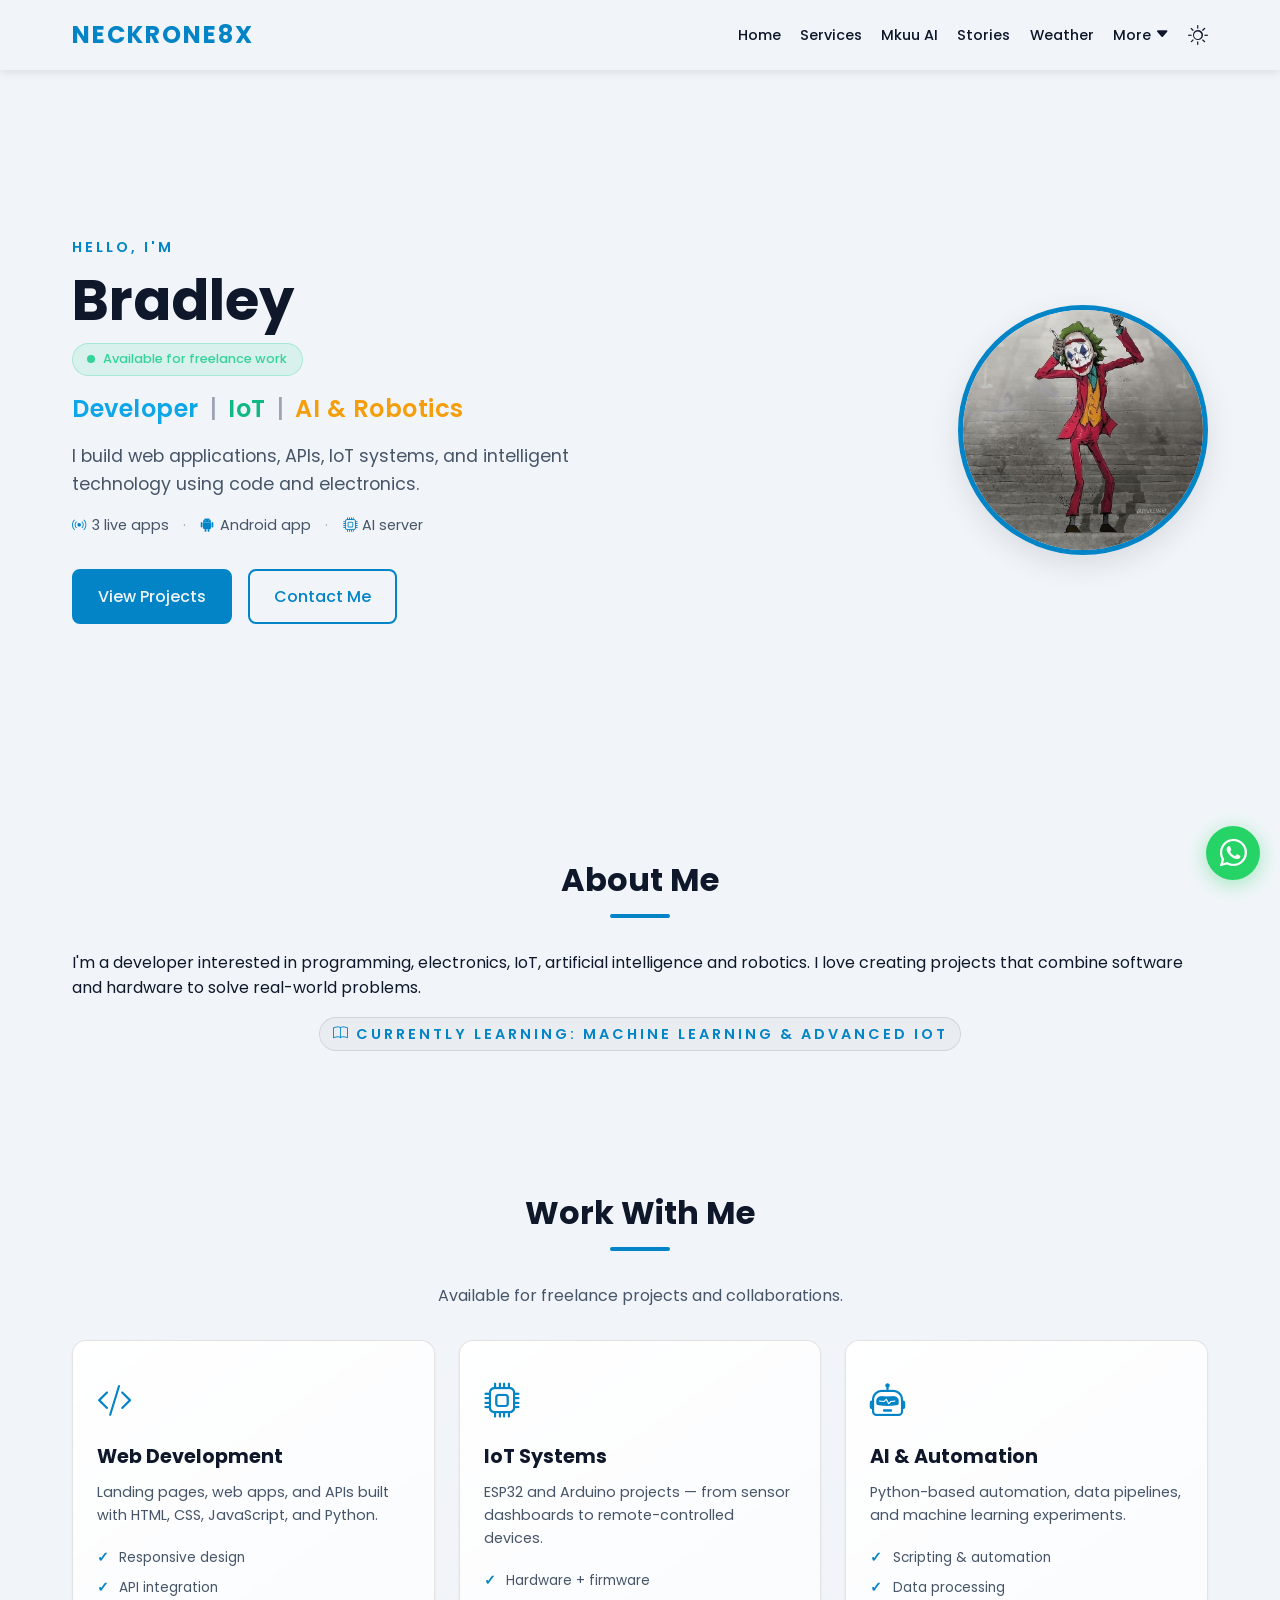
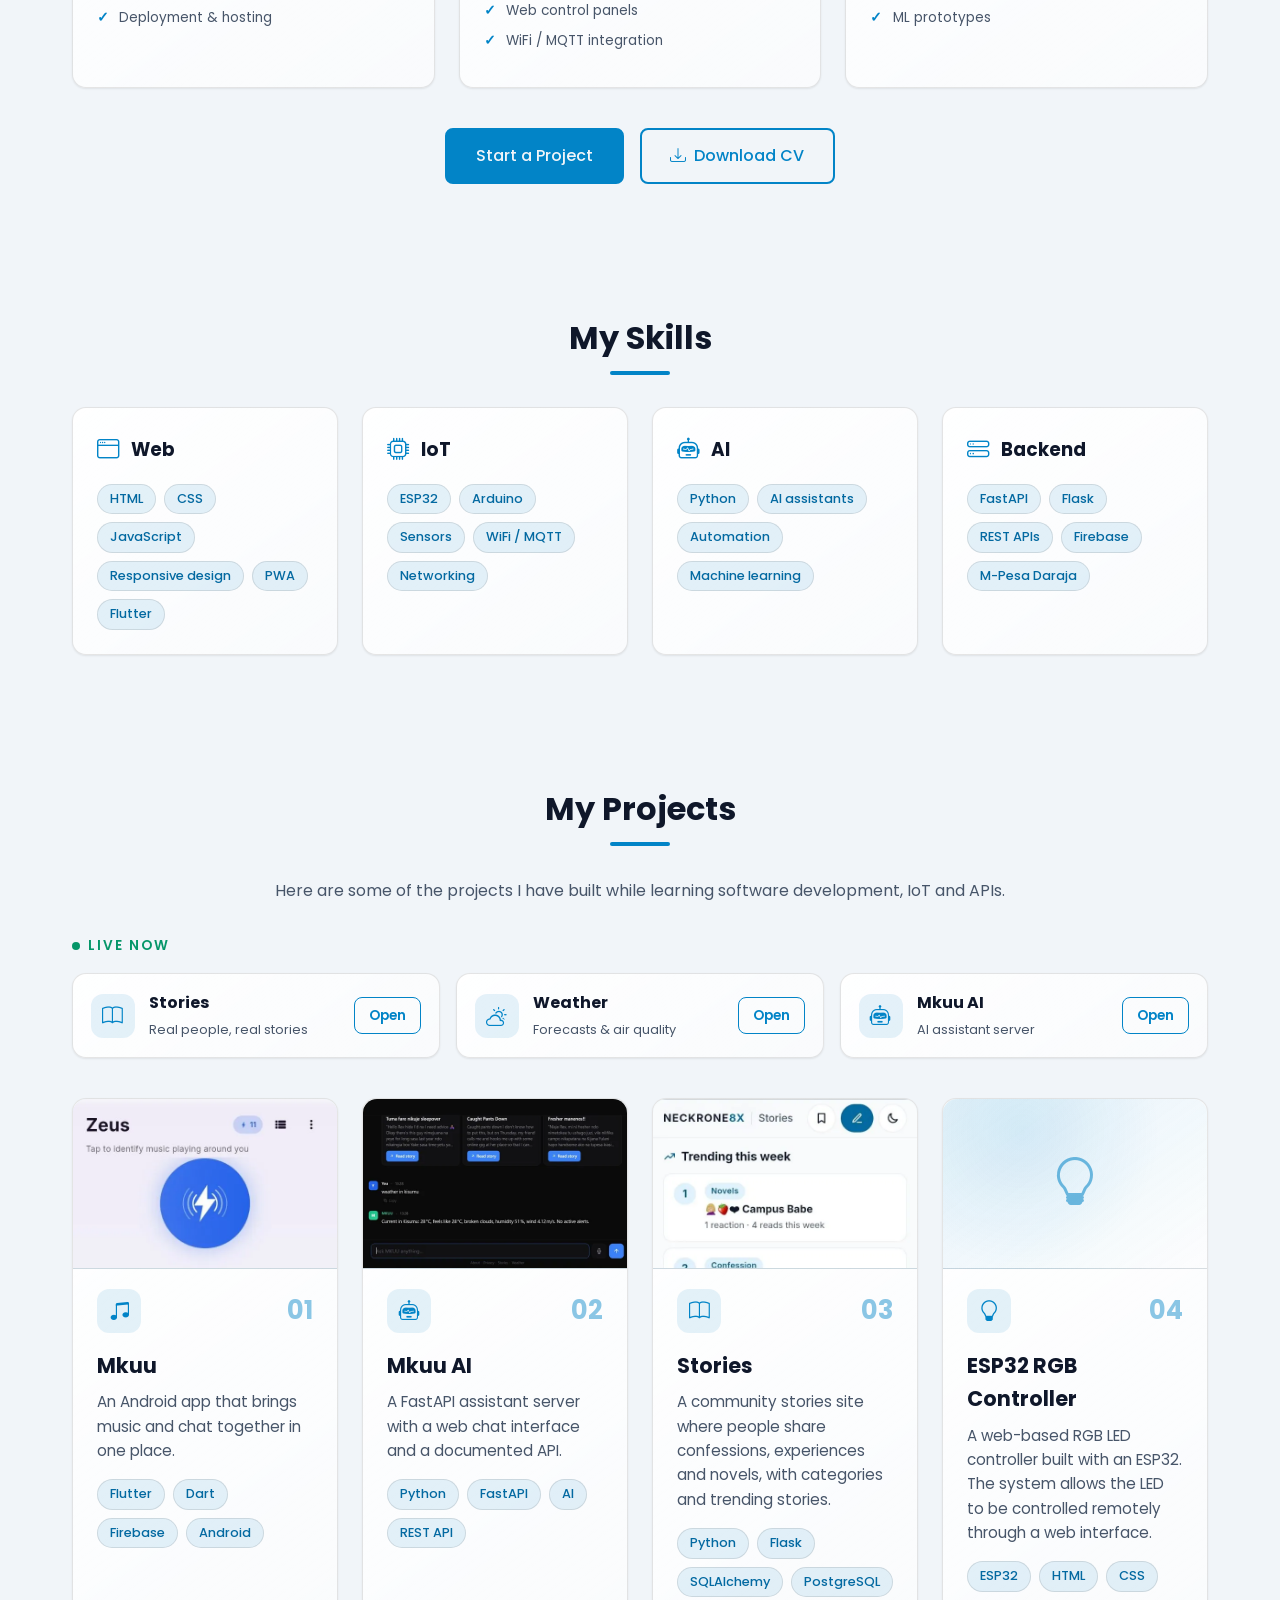
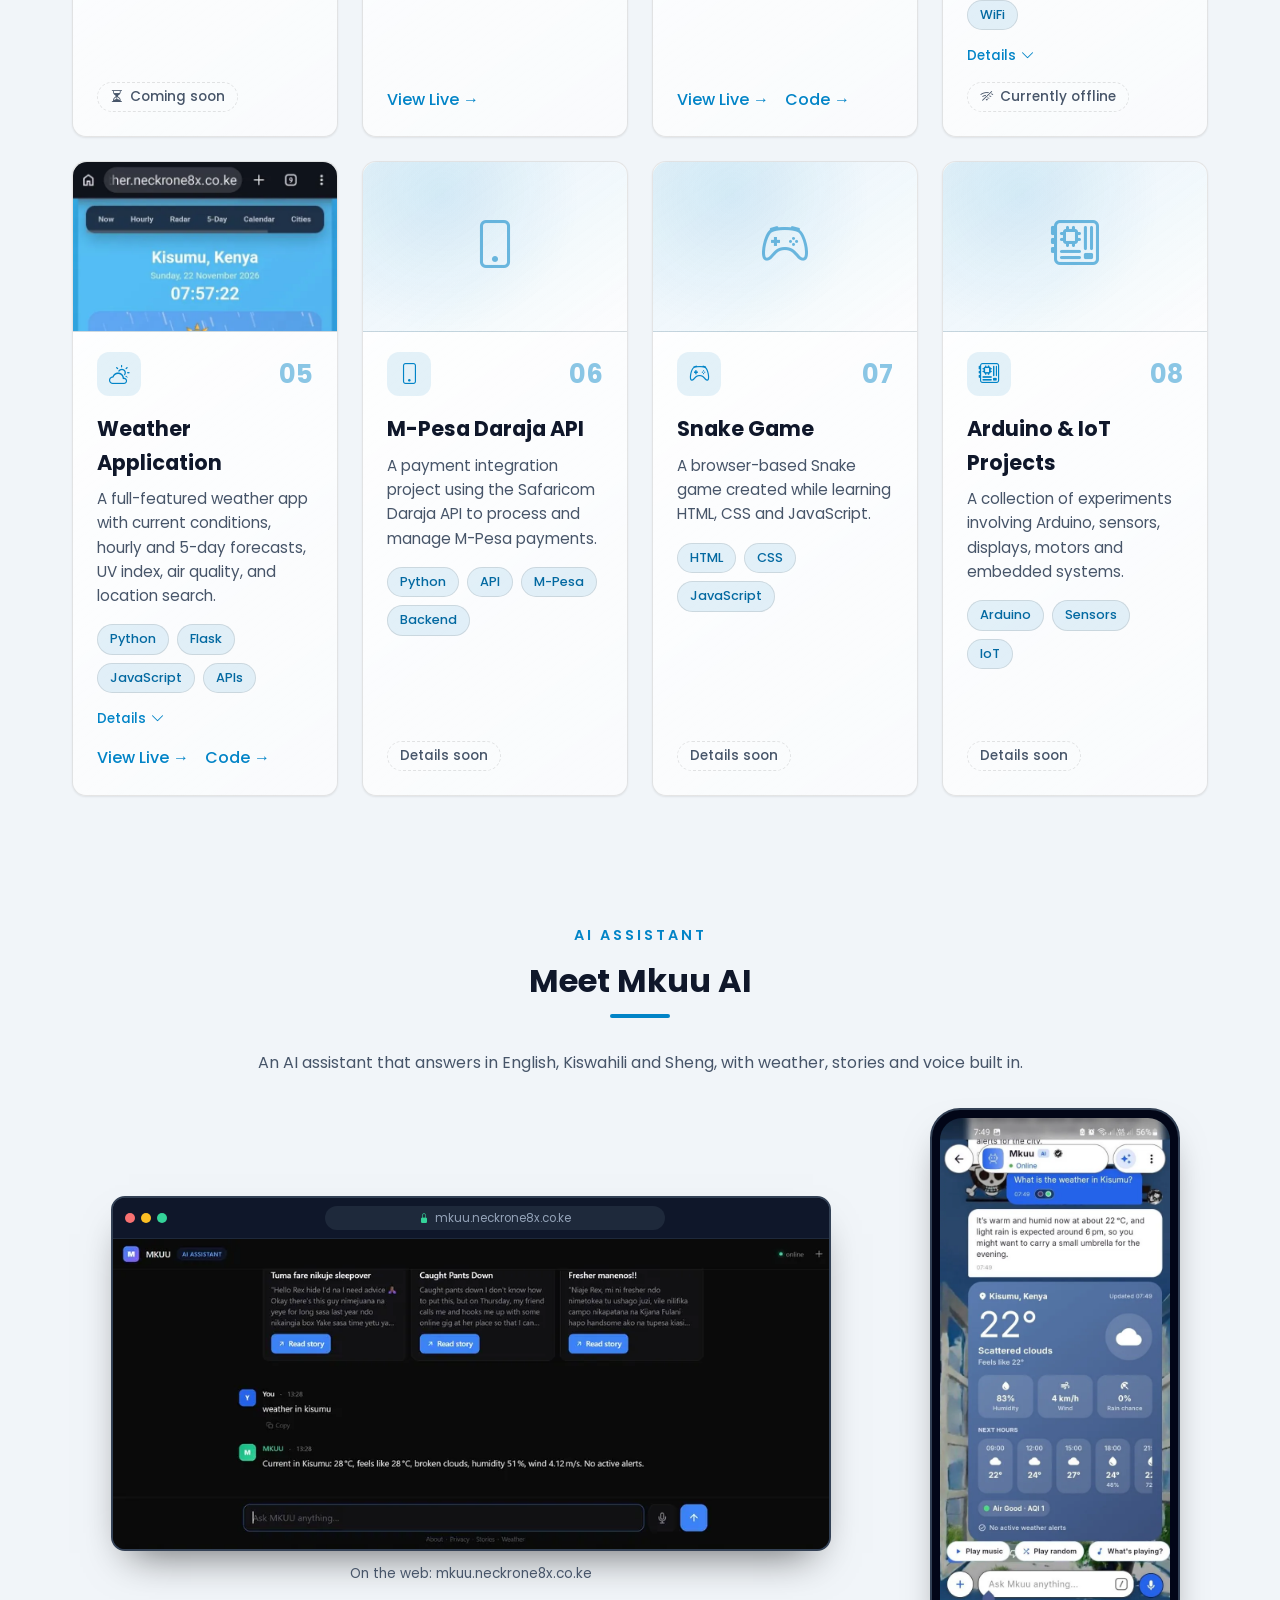
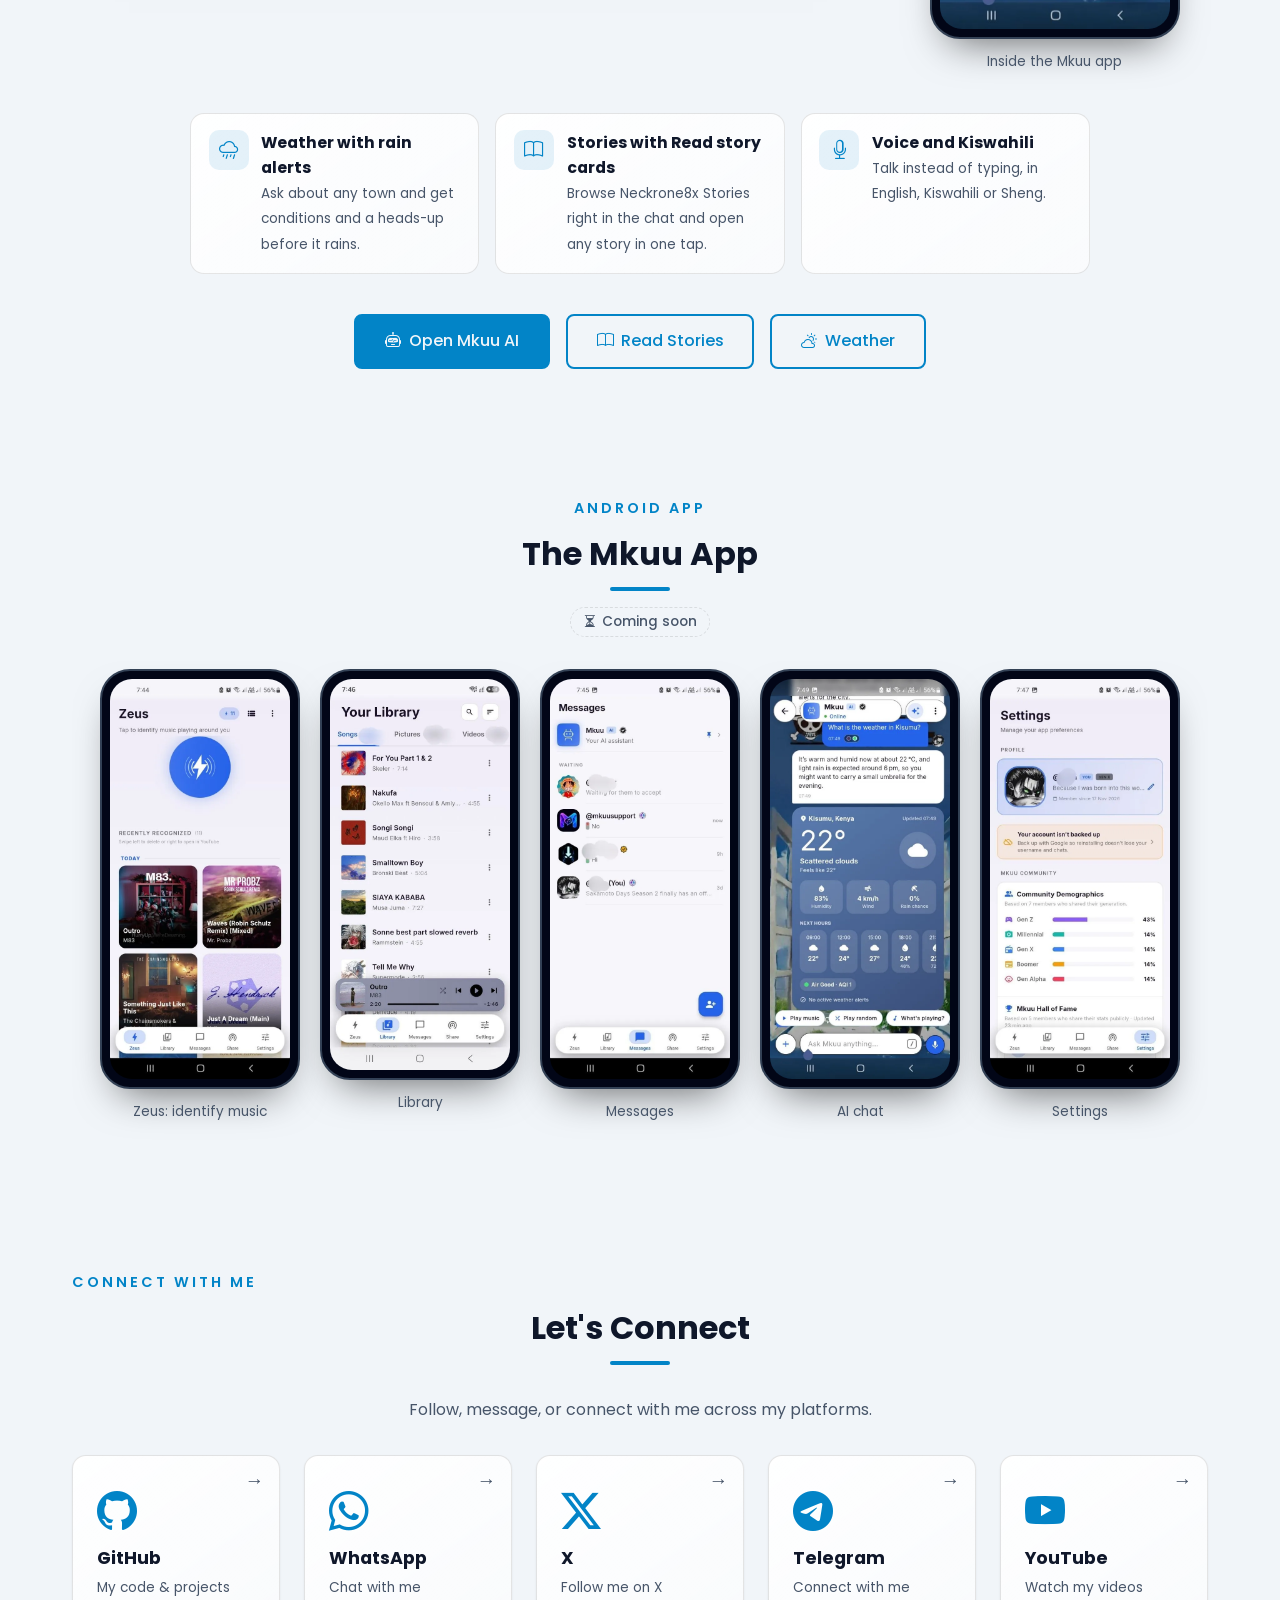
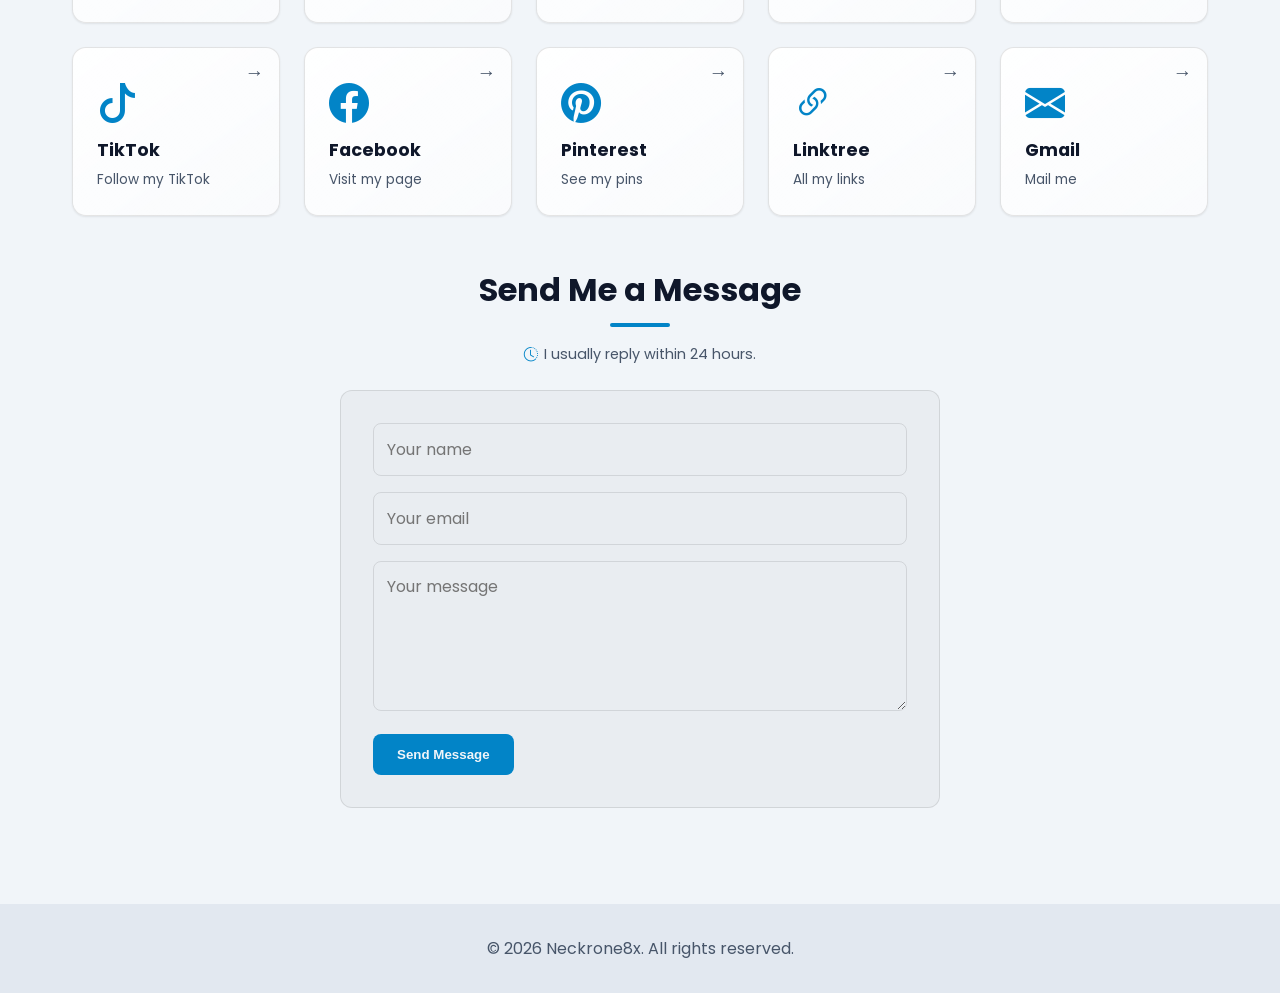
==== commit ef6ea3eb: "Portfolio polish: Mkuu AI showcase, app gallery, screenshots, 404 page, fixes Co-Authored-By: Claude" ====
--- a/index.html
+++ b/index.html
@@ -17,7 +17,11 @@
     <!-- Open Graph Tags -->
     <meta property="og:title" content="Neckrone8x | Developer & IoT">
     <meta property="og:description" content="Bradley - Developer | IoT | AI & Robotics. Explore my projects and connect with me.">
-    <meta property="og:image" content="https://neckrone8x.co.ke/bradley.jpg">
+    <meta property="og:image" content="https://neckrone8x.co.ke/assets/img/og-image.jpg?v=2">
+    <meta property="og:image:width" content="1200">
+    <meta property="og:image:height" content="630">
+    <meta property="og:image:alt" content="Neckrone8x: Developer, IoT, AI and Robotics, with screenshots of the Mkuu app and Stories">
+    <meta property="og:image:type" content="image/jpeg">
     <meta property="og:url" content="https://neckrone8x.co.ke">
     <meta property="og:type" content="website">
 
@@ -25,7 +29,8 @@
     <meta name="twitter:card" content="summary_large_image">
     <meta name="twitter:title" content="Neckrone8x | Developer & IoT">
     <meta name="twitter:description" content="Bradley - Developer | IoT | AI & Robotics.">
-    <meta name="twitter:image" content="https://neckrone8x.co.ke/bradley.jpg">
+    <meta name="twitter:image" content="https://neckrone8x.co.ke/assets/img/og-image.jpg?v=2">
+    <meta name="twitter:image:alt" content="Neckrone8x: Developer, IoT, AI and Robotics, with screenshots of the Mkuu app and Stories">
 
     <title>Neckrone8x | Developer & IoT</title>
 
@@ -77,11 +82,16 @@
             --accent: #38bdf8;
             --accent-hover: #0ea5e9;
             --card-bg: rgba(255, 255, 255, 0.05);
+            --card-grad-start: rgba(56, 189, 248, 0.07);
+            --card-grad-end: rgba(255, 255, 255, 0.02);
             --card-border: rgba(255, 255, 255, 0.1);
+            --chip-bg: rgba(56, 189, 248, 0.12);
+            --chip-text: #7dd3fc;
+            --success: #34d399;
+            --danger: #f87171;
             --shadow: 0 10px 30px rgba(0, 0, 0, 0.2);
             --transition: all 0.3s ease;
 
-            --role-advertisement: #f472b6;
             --role-developer: #38bdf8;
             --role-iot: #34d399;
             --role-ai-robotics: #fbbf24;
@@ -98,10 +108,15 @@
             --accent: #0284c7;
             --accent-hover: #0369a1;
             --card-bg: rgba(0, 0, 0, 0.03);
+            --card-grad-start: rgba(255, 255, 255, 0.95);
+            --card-grad-end: rgba(255, 255, 255, 0.6);
             --card-border: rgba(0, 0, 0, 0.1);
+            --chip-bg: rgba(2, 132, 199, 0.1);
+            --chip-text: #0369a1;
+            --success: #059669;
+            --danger: #dc2626;
             --shadow: 0 10px 30px rgba(0, 0, 0, 0.1);
 
-            --role-advertisement: #ec4899;
             --role-developer: #0ea5e9;
             --role-iot: #10b981;
             --role-ai-robotics: #f59e0b;
@@ -286,7 +301,10 @@
         .theme-toggle {
             background: none;
             border: none;
-            font-size: 1.5rem;
+            font-size: 1.25rem;
+            line-height: 1;
+            display: inline-flex;
+            align-items: center;
             cursor: pointer;
             color: var(--text-primary);
             transition: color 0.3s;
@@ -337,12 +355,33 @@
             line-height: 1.2;
         }
 
-        .hero h2 {
+        .hero-roles {
             font-size: 1.5rem;
             font-weight: 500;
             color: var(--text-secondary);
             margin-bottom: 1rem;
             line-height: 1.4;
+        }
+
+        .hero-stats {
+            display: flex;
+            flex-wrap: wrap;
+            align-items: center;
+            gap: 0.4rem 0.9rem;
+            font-size: 0.9rem;
+            color: var(--text-secondary);
+            margin: -1rem 0 2rem;
+        }
+        .hero-stats span {
+            display: inline-flex;
+            align-items: center;
+            gap: 0.35rem;
+        }
+        .hero-stats i {
+            color: var(--accent);
+        }
+        .hero-stats .dot {
+            opacity: 0.5;
         }
 
         /* Availability badge */
@@ -381,7 +420,6 @@
         .role:hover {
             text-shadow: 0 0 10px currentColor;
         }
-        .role.advertisement { color: var(--role-advertisement); }
         .role.developer { color: var(--role-developer); }
         .role.iot { color: var(--role-iot); }
         .role.ai-robotics { color: var(--role-ai-robotics); }
@@ -502,34 +540,53 @@
         .skill,
         .project,
         .social-card,
-        .more-card,
-        .service-card {
+        .service-card,
+        .live-card {
             position: relative;
-            background-color: var(--card-bg);
+            background: linear-gradient(145deg, var(--card-grad-start), var(--card-grad-end));
             border: 1px solid var(--card-border);
-            border-radius: 12px;
+            border-radius: 14px;
             padding: 1.5rem;
-            transition: var(--transition);
-            box-shadow: 0 0 0 rgba(0,0,0,0);
+            transition: transform 0.25s ease, box-shadow 0.25s ease, border-color 0.25s ease;
+            box-shadow: 0 1px 2px rgba(0, 0, 0, 0.08);
         }
 
         .skill:hover,
         .project:hover,
         .social-card:hover,
-        .more-card:hover,
-        .service-card:hover {
-            transform: translateY(-5px);
-            box-shadow: 0 0 25px var(--glow-hover);
+        .service-card:hover,
+        .live-card:hover {
+            transform: translateY(-4px);
+            box-shadow: 0 14px 32px -12px var(--glow-hover);
             border-color: var(--accent);
         }
 
         .skill:active,
         .project:active,
         .social-card:active,
-        .more-card:active,
-        .service-card:active {
-            transform: translateY(-2px);
-            box-shadow: 0 0 15px var(--glow-color);
+        .service-card:active,
+        .live-card:active {
+            transform: translateY(-1px);
+            box-shadow: 0 6px 16px -8px var(--glow-color);
+        }
+
+        /* Shared chip style (skills + project tech) */
+        .chip-list {
+            display: flex;
+            flex-wrap: wrap;
+            gap: 0.5rem;
+            list-style: none;
+            padding: 0;
+        }
+        .chip-list li,
+        .project-tech span {
+            background-color: var(--chip-bg);
+            color: var(--chip-text);
+            border: 1px solid var(--card-border);
+            padding: 0.25rem 0.75rem;
+            border-radius: 20px;
+            font-size: 0.8rem;
+            font-weight: 500;
         }
 
         /* =========================================================
@@ -541,28 +598,18 @@
             gap: 1.5rem;
         }
 
+        .skill-head {
+            display: flex;
+            align-items: center;
+            gap: 0.75rem;
+            margin-bottom: 1rem;
+        }
+        .skill-head i {
+            font-size: 1.4rem;
+            color: var(--accent);
+        }
         .skill h3 {
-            font-size: 1.2rem;
-            margin-bottom: 0.5rem;
-        }
-        .skill p {
-            color: var(--text-secondary);
-            font-size: 0.9rem;
-        }
-
-        .progress-bar {
-            width: 100%;
-            height: 8px;
-            background-color: var(--card-border);
-            border-radius: 4px;
-            margin-top: 1rem;
-            overflow: hidden;
-        }
-        .progress {
-            height: 100%;
-            background-color: var(--accent);
-            border-radius: 4px;
-            transition: width 1s ease;
+            font-size: 1.15rem;
         }
 
         /* =========================================================
@@ -661,16 +708,356 @@
         ========================================================= */
         .projects-container {
             display: grid;
-            grid-template-columns: repeat(auto-fit, minmax(250px, 1fr));
+            grid-template-columns: repeat(auto-fit, minmax(260px, 1fr));
             gap: 1.5rem;
         }
 
+        .project {
+            display: flex;
+            flex-direction: column;
+        }
+
+        .project-head {
+            display: flex;
+            align-items: center;
+            justify-content: space-between;
+            margin-bottom: 1rem;
+        }
+
+        .project-icon {
+            width: 44px;
+            height: 44px;
+            display: flex;
+            align-items: center;
+            justify-content: center;
+            border-radius: 12px;
+            background: var(--chip-bg);
+            color: var(--accent);
+            font-size: 1.3rem;
+        }
+
         .project-number {
-            font-size: 2rem;
+            font-size: 1.6rem;
             font-weight: 700;
             color: var(--accent);
-            opacity: 0.5;
-            margin-bottom: 0.5rem;
+            opacity: 0.45;
+            line-height: 1;
+        }
+
+        .project-links {
+            margin-top: auto;
+            display: flex;
+            flex-wrap: wrap;
+            gap: 1rem;
+            align-items: center;
+        }
+
+        .project-status {
+            display: inline-flex;
+            align-items: center;
+            gap: 0.35rem;
+            font-size: 0.85rem;
+            font-weight: 500;
+            color: var(--text-secondary);
+            border: 1px dashed var(--card-border);
+            border-radius: 20px;
+            padding: 0.2rem 0.75rem;
+        }
+
+        /* Project screenshot thumbnails (fixed height keeps cards even) */
+        .project-thumb {
+            margin: -1.5rem -1.5rem 1.25rem;
+            height: 170px;
+            overflow: hidden;
+            border-radius: 14px 14px 0 0;
+            border-bottom: 1px solid var(--card-border);
+            background: var(--chip-bg);
+        }
+        .project-thumb img {
+            width: 100%;
+            height: 100%;
+            object-fit: cover;
+            object-position: 50% 6%;
+            transition: transform 0.4s ease;
+        }
+        .project-thumb.thumb-web img {
+            object-position: 50% 45%;
+        }
+        .project:hover .project-thumb img {
+            transform: scale(1.04);
+        }
+        .project-thumb.placeholder {
+            display: flex;
+            align-items: center;
+            justify-content: center;
+            font-size: 3rem;
+            color: var(--accent);
+            background:
+                radial-gradient(circle at 30% 20%, var(--chip-bg), transparent 60%),
+                linear-gradient(145deg, var(--chip-bg), transparent);
+        }
+        .project-thumb.placeholder i {
+            opacity: 0.55;
+        }
+        /* Single-column cards don't need matching heights, so skip icon-only placeholders */
+        @media (max-width: 600px) {
+            .project-thumb.placeholder {
+                display: none;
+            }
+        }
+
+        /* =========================================================
+           DEVICE FRAMES (showcase + gallery)
+        ========================================================= */
+        .phone-frame {
+            background: #020617;
+            border: 2px solid #334155;
+            border-radius: 30px;
+            padding: 8px;
+            box-shadow: 0 20px 40px -18px rgba(0, 0, 0, 0.6);
+        }
+        .phone-frame img {
+            width: 100%;
+            height: auto;
+            border-radius: 22px;
+        }
+
+        .browser-frame {
+            background: #020617;
+            border: 2px solid #334155;
+            border-radius: 14px;
+            overflow: hidden;
+            box-shadow: 0 20px 40px -18px rgba(0, 0, 0, 0.6);
+        }
+        .browser-bar {
+            display: flex;
+            align-items: center;
+            gap: 6px;
+            padding: 8px 12px;
+            background: #0f172a;
+            border-bottom: 1px solid #1e293b;
+        }
+        .browser-dot {
+            flex-shrink: 0;
+            width: 10px;
+            height: 10px;
+            border-radius: 50%;
+            background: #334155;
+        }
+        .browser-dot:nth-child(1) { background: #f87171; }
+        .browser-dot:nth-child(2) { background: #fbbf24; }
+        .browser-dot:nth-child(3) { background: #34d399; }
+        .browser-url {
+            flex: 1;
+            min-width: 0;
+            max-width: 340px;
+            margin: 0 auto;
+            padding: 3px 12px;
+            border-radius: 999px;
+            background: #1e293b;
+            color: #94a3b8;
+            font-size: 0.72rem;
+            text-align: center;
+            white-space: nowrap;
+            overflow: hidden;
+            text-overflow: ellipsis;
+        }
+        .browser-url i {
+            font-size: 0.6rem;
+            margin-right: 3px;
+            color: #34d399;
+        }
+        .browser-frame img {
+            width: 100%;
+            height: auto;
+        }
+
+        .device-caption {
+            text-align: center;
+            font-size: 0.85rem;
+            color: var(--text-secondary);
+            margin-top: 0.75rem;
+        }
+
+        /* =========================================================
+           MEET MKUU AI (mobile first: stacked, side by side ≥ 900px)
+        ========================================================= */
+        .showcase-devices {
+            display: grid;
+            grid-template-columns: 1fr;
+            gap: 2rem;
+            justify-items: center;
+            margin-bottom: 2.5rem;
+        }
+        .showcase-devices figure {
+            width: 100%;
+        }
+        .showcase-devices .web-figure {
+            max-width: 720px;
+        }
+        .showcase-devices .phone-figure {
+            max-width: 260px;
+        }
+
+        .feature-list {
+            list-style: none;
+            padding: 0;
+            display: grid;
+            grid-template-columns: 1fr;
+            gap: 1rem;
+            max-width: 900px;
+            margin: 0 auto;
+        }
+        .feature-list li {
+            display: flex;
+            align-items: flex-start;
+            gap: 0.8rem;
+            background: linear-gradient(145deg, var(--card-grad-start), var(--card-grad-end));
+            border: 1px solid var(--card-border);
+            border-radius: 14px;
+            padding: 1rem 1.1rem;
+        }
+        .feature-list i {
+            flex-shrink: 0;
+            width: 40px;
+            height: 40px;
+            display: flex;
+            align-items: center;
+            justify-content: center;
+            border-radius: 10px;
+            background: var(--chip-bg);
+            color: var(--accent);
+            font-size: 1.2rem;
+        }
+        .feature-list strong {
+            display: block;
+            font-size: 0.98rem;
+        }
+        .feature-list span {
+            color: var(--text-secondary);
+            font-size: 0.85rem;
+        }
+
+        @media (min-width: 900px) {
+            .showcase-devices {
+                grid-template-columns: minmax(0, 2.6fr) minmax(0, 1fr);
+                align-items: center;
+            }
+            .showcase-devices .phone-figure {
+                max-width: 250px;
+            }
+            .feature-list {
+                grid-template-columns: repeat(3, 1fr);
+            }
+        }
+
+        /* =========================================================
+           MKUU APP GALLERY (horizontal scroll-snap)
+        ========================================================= */
+        .gallery-head {
+            display: flex;
+            justify-content: center;
+            margin: -1rem 0 1.5rem;
+        }
+        .app-gallery {
+            display: flex;
+            gap: 1.25rem;
+            overflow-x: auto;
+            scroll-snap-type: x mandatory;
+            scroll-padding: 0 4px;
+            padding: 0.5rem 4px 1.25rem;
+            list-style: none;
+            -webkit-overflow-scrolling: touch;
+            scrollbar-width: thin;
+        }
+        .app-gallery li {
+            flex: 0 0 auto;
+            width: min(62vw, 220px);
+            scroll-snap-align: start;
+        }
+        .app-gallery:focus-visible {
+            outline: 2px solid var(--accent);
+            outline-offset: 4px;
+            border-radius: 8px;
+        }
+        .gallery-hint {
+            text-align: center;
+            color: var(--text-secondary);
+            font-size: 0.8rem;
+            display: flex;
+            align-items: center;
+            justify-content: center;
+            gap: 0.35rem;
+        }
+        @media (min-width: 1200px) {
+            .app-gallery {
+                justify-content: safe center;
+            }
+            .app-gallery li {
+                width: 200px;
+            }
+            .gallery-hint {
+                display: none;
+            }
+        }
+
+        /* Live now row */
+        .live-now {
+            margin-bottom: 2.5rem;
+        }
+        .live-now-title {
+            display: flex;
+            align-items: center;
+            gap: 0.5rem;
+            font-size: 0.85rem;
+            font-weight: 600;
+            letter-spacing: 2px;
+            text-transform: uppercase;
+            color: var(--success);
+            margin-bottom: 1rem;
+        }
+        .live-now-title .status-dot {
+            background: var(--success);
+        }
+        .live-grid {
+            display: grid;
+            grid-template-columns: repeat(auto-fit, minmax(220px, 1fr));
+            gap: 1rem;
+        }
+        .live-card {
+            display: flex;
+            align-items: center;
+            gap: 0.9rem;
+            padding: 1rem 1.1rem;
+        }
+        .live-card .project-icon {
+            flex-shrink: 0;
+        }
+        .live-card div {
+            flex: 1;
+            min-width: 0;
+        }
+        .live-card strong {
+            display: block;
+            font-size: 1rem;
+        }
+        .live-card small {
+            color: var(--text-secondary);
+            font-size: 0.8rem;
+        }
+        .live-button {
+            flex-shrink: 0;
+            padding: 0.4rem 0.9rem;
+            border-radius: 8px;
+            border: 1px solid var(--accent);
+            color: var(--accent);
+            font-size: 0.85rem;
+            font-weight: 600;
+            transition: background-color 0.2s ease, color 0.2s ease;
+        }
+        .live-button:hover {
+            background-color: var(--accent);
+            color: var(--bg-primary);
         }
 
         .project h3 {
@@ -688,14 +1075,6 @@
             flex-wrap: wrap;
             gap: 0.5rem;
             margin-bottom: 1rem;
-        }
-        .project-tech span {
-            background-color: var(--accent);
-            color: var(--bg-primary);
-            padding: 0.3rem 0.8rem;
-            border-radius: 20px;
-            font-size: 0.8rem;
-            font-weight: 500;
         }
 
         .project-link {
@@ -788,39 +1167,51 @@
         }
 
         /* =========================================================
-           MORE SECTION CARDS
-           NOTE: base .more-icon is ONLY for these cards.
-           The More menu uses .more-menu-item .more-icon (scoped).
-        ========================================================= */
-        .more-container {
-            display: grid;
-            grid-template-columns: repeat(auto-fit, minmax(220px, 1fr));
-            gap: 1.5rem;
-        }
-
-        .more-card {
+           CONTACT FORM
+        ========================================================= */
+        .reply-note {
             display: flex;
-            flex-direction: column;
             align-items: center;
-            text-align: center;
-        }
-        .more-icon {
-            font-size: 2.5rem;
+            justify-content: center;
+            gap: 0.4rem;
+            color: var(--text-secondary);
+            font-size: 0.9rem;
+            margin: -1rem 0 1.5rem;
+        }
+        .reply-note i {
             color: var(--accent);
-            margin-bottom: 0.5rem;
-        }
-        .more-card h3 {
-            font-size: 1.1rem;
-            margin-bottom: 0.3rem;
-        }
-        .more-card p {
-            color: var(--text-secondary);
-            font-size: 0.85rem;
-        }
-
-        /* =========================================================
-           CONTACT FORM
-        ========================================================= */
+        }
+
+        .form-status {
+            margin-top: 1rem;
+            padding: 0.75rem 1rem;
+            border-radius: 8px;
+            font-size: 0.9rem;
+            display: flex;
+            align-items: flex-start;
+            gap: 0.5rem;
+        }
+        .form-status[hidden] {
+            display: none;
+        }
+        .form-status.success {
+            color: var(--success);
+            background: color-mix(in srgb, var(--success) 12%, transparent);
+            border: 1px solid color-mix(in srgb, var(--success) 35%, transparent);
+        }
+        .form-status.error {
+            color: var(--danger);
+            background: color-mix(in srgb, var(--danger) 12%, transparent);
+            border: 1px solid color-mix(in srgb, var(--danger) 35%, transparent);
+        }
+        .form-status a {
+            text-decoration: underline;
+        }
+
+        .contact-form button:disabled {
+            opacity: 0.7;
+            cursor: wait;
+        }
         .contact-form {
             max-width: 600px;
             margin: 0 auto;
@@ -878,10 +1269,13 @@
         /* =========================================================
            BACK TO TOP
         ========================================================= */
+        /* Desktop: stacked directly above the WhatsApp button
+           (WhatsApp is 54px tall at bottom 20px, so its top edge is at 74px). */
         #back-to-top {
             position: fixed;
-            bottom: 20px;
-            right: 20px;
+            bottom: 86px;
+            right: 22px;
+            display: flex;
             background-color: var(--accent);
             color: var(--bg-primary);
             border: none;
@@ -1344,8 +1738,14 @@
                 padding: 3rem 1rem;
                 scroll-margin-top: 100px;
             }
-            .hero h2 {
+            .hero-roles {
                 font-size: 1.3rem;
+            }
+            .hero-stats {
+                justify-content: center;
+            }
+            .live-grid {
+                grid-template-columns: 1fr;
             }
 
             /* WhatsApp sits above the bottom nav */
@@ -1373,7 +1773,7 @@
             .hero h1 {
                 font-size: 2rem;
             }
-            .hero h2 {
+            .hero-roles {
                 font-size: 1.1rem;
             }
             .hero-description {
@@ -1381,7 +1781,6 @@
             }
             .projects-container,
             .social-container,
-            .more-container,
             .services-container {
                 grid-template-columns: 1fr;
             }
@@ -1409,17 +1808,17 @@
             <div class="nav-links" id="navLinks">
                 <a href="#home">Home</a>
                 <a href="#services">Services</a>
-                <a href="advertisement/">Advertisement</a>
-                <a href="stories/">Stories</a>
+                <a href="#mkuu-ai">Mkuu AI</a>
+                <a href="https://stories.neckrone8x.co.ke/" target="_blank" rel="noopener noreferrer">Stories</a>
                 <a href="https://weather.neckrone8x.co.ke/" target="_blank" rel="noopener noreferrer">Weather</a>
 
                 <!-- More -->
-                <a href="#more" id="desktopMoreButton">
+                <a href="#" id="desktopMoreButton" role="button" aria-controls="mobileMoreMenu" aria-haspopup="dialog">
                     More
                     <i class="bi bi-caret-down-fill more-caret"></i>
                 </a>
 
-                <button id="theme-toggle" class="theme-toggle" aria-label="Toggle dark mode" title="Toggle theme">🌙</button>
+                <button id="theme-toggle" class="theme-toggle" aria-label="Toggle dark mode" title="Toggle theme"><i class="bi bi-moon-stars" aria-hidden="true"></i></button>
             </div>
         </nav>
     </header>
@@ -1437,18 +1836,24 @@
                     Available for freelance work
                 </div>
 
-                <h2>
-                    <span class="role advertisement">Advertisement</span>
-                    <span class="role-separator">|</span>
+                <p class="hero-roles">
                     <span class="role developer">Developer</span>
                     <span class="role-separator">|</span>
                     <span class="role iot">IoT</span>
                     <span class="role-separator">|</span>
                     <span class="role ai-robotics">AI &amp; Robotics</span>
-                </h2>
+                </p>
 
                 <p class="hero-description">
                     I build web applications, APIs, IoT systems, and intelligent technology using code and electronics.
+                </p>
+
+                <p class="hero-stats">
+                    <span><i class="bi bi-broadcast" aria-hidden="true"></i> 3 live apps</span>
+                    <span class="dot" aria-hidden="true">·</span>
+                    <span><i class="bi bi-android2" aria-hidden="true"></i> Android app</span>
+                    <span class="dot" aria-hidden="true">·</span>
+                    <span><i class="bi bi-cpu" aria-hidden="true"></i> AI server</span>
                 </p>
 
                 <div class="hero-buttons">
@@ -1471,7 +1876,7 @@
             </p>
             <p style="margin-top: 1rem; text-align: center;">
                 <span class="small-title" style="display: inline-block; background: var(--card-bg); padding: 0.3rem 0.8rem; border-radius: 20px; border: 1px solid var(--card-border);">
-                    📚 Currently learning: Machine Learning &amp; Advanced IoT
+                    <i class="bi bi-book" aria-hidden="true"></i> Currently learning: Machine Learning &amp; Advanced IoT
                 </span>
             </p>
         </section>
@@ -1533,44 +1938,40 @@
             <h2>My Skills</h2>
             <div class="skills-container">
                 <div class="skill">
-                    <h3>HTML</h3>
-                    <p>Web Structure</p>
-                    <div class="progress-bar"><div class="progress" style="width: 95%"></div></div>
+                    <div class="skill-head">
+                        <i class="bi bi-window" aria-hidden="true"></i>
+                        <h3>Web</h3>
+                    </div>
+                    <ul class="chip-list">
+                        <li>HTML</li><li>CSS</li><li>JavaScript</li><li>Responsive design</li><li>PWA</li><li>Flutter</li>
+                    </ul>
                 </div>
                 <div class="skill">
-                    <h3>CSS</h3>
-                    <p>Web Design</p>
-                    <div class="progress-bar"><div class="progress" style="width: 90%"></div></div>
+                    <div class="skill-head">
+                        <i class="bi bi-cpu" aria-hidden="true"></i>
+                        <h3>IoT</h3>
+                    </div>
+                    <ul class="chip-list">
+                        <li>ESP32</li><li>Arduino</li><li>Sensors</li><li>WiFi / MQTT</li><li>Networking</li>
+                    </ul>
                 </div>
                 <div class="skill">
-                    <h3>JavaScript</h3>
-                    <p>Web Programming</p>
-                    <div class="progress-bar"><div class="progress" style="width: 85%"></div></div>
+                    <div class="skill-head">
+                        <i class="bi bi-robot" aria-hidden="true"></i>
+                        <h3>AI</h3>
+                    </div>
+                    <ul class="chip-list">
+                        <li>Python</li><li>AI assistants</li><li>Automation</li><li>Machine learning</li>
+                    </ul>
                 </div>
                 <div class="skill">
-                    <h3>Python</h3>
-                    <p>Programming &amp; AI</p>
-                    <div class="progress-bar"><div class="progress" style="width: 80%"></div></div>
-                </div>
-                <div class="skill">
-                    <h3>Arduino</h3>
-                    <p>Embedded Systems</p>
-                    <div class="progress-bar"><div class="progress" style="width: 75%"></div></div>
-                </div>
-                <div class="skill">
-                    <h3>ESP32</h3>
-                    <p>IoT Development</p>
-                    <div class="progress-bar"><div class="progress" style="width: 80%"></div></div>
-                </div>
-                <div class="skill">
-                    <h3>APIs</h3>
-                    <p>Backend Integration</p>
-                    <div class="progress-bar"><div class="progress" style="width: 85%"></div></div>
-                </div>
-                <div class="skill">
-                    <h3>Networking</h3>
-                    <p>Networks &amp; Protocols</p>
-                    <div class="progress-bar"><div class="progress" style="width: 70%"></div></div>
+                    <div class="skill-head">
+                        <i class="bi bi-hdd-stack" aria-hidden="true"></i>
+                        <h3>Backend</h3>
+                    </div>
+                    <ul class="chip-list">
+                        <li>FastAPI</li><li>Flask</li><li>REST APIs</li><li>Firebase</li><li>M-Pesa Daraja</li>
+                    </ul>
                 </div>
             </div>
         </section>
@@ -1581,10 +1982,94 @@
             <p class="section-description">
                 Here are some of the projects I have built while learning software development, IoT and APIs.
             </p>
+
+            <div class="live-now" aria-labelledby="live-now-title">
+                <p class="live-now-title" id="live-now-title"><span class="status-dot"></span> Live now</p>
+                <div class="live-grid">
+                    <div class="live-card">
+                        <span class="project-icon"><i class="bi bi-book" aria-hidden="true"></i></span>
+                        <div><strong>Stories</strong><small>Real people, real stories</small></div>
+                        <a href="https://stories.neckrone8x.co.ke/" class="live-button" target="_blank" rel="noopener noreferrer">Open</a>
+                    </div>
+                    <div class="live-card">
+                        <span class="project-icon"><i class="bi bi-cloud-sun" aria-hidden="true"></i></span>
+                        <div><strong>Weather</strong><small>Forecasts &amp; air quality</small></div>
+                        <a href="https://weather.neckrone8x.co.ke/" class="live-button" target="_blank" rel="noopener noreferrer">Open</a>
+                    </div>
+                    <div class="live-card">
+                        <span class="project-icon"><i class="bi bi-robot" aria-hidden="true"></i></span>
+                        <div><strong>Mkuu AI</strong><small>AI assistant server</small></div>
+                        <a href="https://mkuu.neckrone8x.co.ke/" class="live-button" target="_blank" rel="noopener noreferrer">Open</a>
+                    </div>
+                </div>
+            </div>
+
             <div class="projects-container">
 
                 <article class="project">
-                    <div class="project-number">01</div>
+                    <div class="project-thumb">
+                        <img src="assets/img/mkuu-zeus.webp" width="576" height="1280" loading="lazy" decoding="async"
+                             alt="Mkuu app Zeus screen with a button to identify music and a grid of recently recognised songs">
+                    </div>
+                    <div class="project-head">
+                        <span class="project-icon"><i class="bi bi-music-note-beamed" aria-hidden="true"></i></span>
+                        <span class="project-number">01</span>
+                    </div>
+                    <h3>Mkuu</h3>
+                    <p>An Android app that brings music and chat together in one place.</p>
+                    <div class="project-tech">
+                        <span>Flutter</span><span>Dart</span><span>Firebase</span><span>Android</span>
+                    </div>
+                    <div class="project-links">
+                        <span class="project-status"><i class="bi bi-hourglass-split" aria-hidden="true"></i> Coming soon</span>
+                    </div>
+                </article>
+
+                <article class="project">
+                    <div class="project-thumb thumb-web">
+                        <img src="assets/img/mkuuai-web.webp" width="900" height="390" loading="lazy" decoding="async"
+                             alt="Mkuu AI website in a browser, showing story cards with Read story buttons and a weather answer for Kisumu">
+                    </div>
+                    <div class="project-head">
+                        <span class="project-icon"><i class="bi bi-robot" aria-hidden="true"></i></span>
+                        <span class="project-number">02</span>
+                    </div>
+                    <h3>Mkuu AI</h3>
+                    <p>A FastAPI assistant server with a web chat interface and a documented API.</p>
+                    <div class="project-tech">
+                        <span>Python</span><span>FastAPI</span><span>AI</span><span>REST API</span>
+                    </div>
+                    <div class="project-links">
+                        <a href="https://mkuu.neckrone8x.co.ke/" target="_blank" rel="noopener noreferrer" class="project-link">View Live →</a>
+                    </div>
+                </article>
+
+                <article class="project">
+                    <div class="project-thumb">
+                        <img src="assets/img/stories.webp" width="576" height="1280" loading="lazy" decoding="async"
+                             alt="Neckrone8x Stories on a phone, showing the trending this week list and latest stories">
+                    </div>
+                    <div class="project-head">
+                        <span class="project-icon"><i class="bi bi-book" aria-hidden="true"></i></span>
+                        <span class="project-number">03</span>
+                    </div>
+                    <h3>Stories</h3>
+                    <p>A community stories site where people share confessions, experiences and novels, with categories and trending stories.</p>
+                    <div class="project-tech">
+                        <span>Python</span><span>Flask</span><span>SQLAlchemy</span><span>PostgreSQL</span>
+                    </div>
+                    <div class="project-links">
+                        <a href="https://stories.neckrone8x.co.ke/" target="_blank" rel="noopener noreferrer" class="project-link">View Live →</a>
+                        <a href="https://github.com/neckrone8x/Neckrone8x-Stories-Backend" target="_blank" rel="noopener noreferrer" class="project-link">Code →</a>
+                    </div>
+                </article>
+
+                <article class="project">
+                    <div class="project-thumb placeholder" aria-hidden="true"><i class="bi bi-lightbulb"></i></div>
+                    <div class="project-head">
+                        <span class="project-icon"><i class="bi bi-lightbulb" aria-hidden="true"></i></span>
+                        <span class="project-number">04</span>
+                    </div>
                     <h3>ESP32 RGB Controller</h3>
                     <p>A web-based RGB LED controller built with an ESP32. The system allows the LED to be controlled remotely through a web interface.</p>
                     <div class="project-tech">
@@ -1606,11 +2091,23 @@
                         <p>Async web servers, PWM output, and handling concurrent requests on constrained hardware.</p>
                     </div>
 
-                    <a href="https://esp32.neckrone8x.co.ke" target="_blank" rel="noopener noreferrer" class="project-link">View Live →</a>
+                    <div class="project-links">
+                        <span class="project-status"><i class="bi bi-wifi-off" aria-hidden="true"></i> Currently offline</span>
+                        <!-- Restore when the ESP32 tunnel is back online (replace the span above with this):
+                        <a href="https://esp32.neckrone8x.co.ke" target="_blank" rel="noopener noreferrer" class="project-link">View Live →</a>
+                        -->
+                    </div>
                 </article>
 
                 <article class="project">
-                    <div class="project-number">02</div>
+                    <div class="project-thumb">
+                        <img src="assets/img/weather.webp" width="576" height="1280" loading="lazy" decoding="async"
+                             alt="Weather app on a phone showing Kisumu, Kenya at 21.9°C with scattered clouds">
+                    </div>
+                    <div class="project-head">
+                        <span class="project-icon"><i class="bi bi-cloud-sun" aria-hidden="true"></i></span>
+                        <span class="project-number">05</span>
+                    </div>
                     <h3>Weather Application</h3>
                     <p>A full-featured weather app with current conditions, hourly and 5-day forecasts, UV index, air quality, and location search.</p>
                     <div class="project-tech">
@@ -1632,80 +2129,177 @@
                         <p>API rate limiting, caching responses, and handling failures when an upstream service is down.</p>
                     </div>
 
-                    <a href="https://weather.neckrone8x.co.ke/" class="project-link" target="_blank" rel="noopener noreferrer">View Live →</a>
+                    <div class="project-links">
+                        <a href="https://weather.neckrone8x.co.ke/" class="project-link" target="_blank" rel="noopener noreferrer">View Live →</a>
+                        <a href="https://github.com/neckrone8x/Weather-API" class="project-link" target="_blank" rel="noopener noreferrer">Code →</a>
+                    </div>
                 </article>
 
                 <article class="project">
-                    <div class="project-number">03</div>
+                    <div class="project-thumb placeholder" aria-hidden="true"><i class="bi bi-phone"></i></div>
+                    <div class="project-head">
+                        <span class="project-icon"><i class="bi bi-phone" aria-hidden="true"></i></span>
+                        <span class="project-number">06</span>
+                    </div>
                     <h3>M-Pesa Daraja API</h3>
                     <p>A payment integration project using the Safaricom Daraja API to process and manage M-Pesa payments.</p>
                     <div class="project-tech">
                         <span>Python</span><span>API</span><span>M-Pesa</span><span>Backend</span>
                     </div>
-                    <a href="#social" class="project-link">Learn More →</a>
+                    <div class="project-links">
+                        <span class="project-status">Details soon</span>
+                    </div>
                 </article>
 
                 <article class="project">
-                    <div class="project-number">04</div>
+                    <div class="project-thumb placeholder" aria-hidden="true"><i class="bi bi-controller"></i></div>
+                    <div class="project-head">
+                        <span class="project-icon"><i class="bi bi-controller" aria-hidden="true"></i></span>
+                        <span class="project-number">07</span>
+                    </div>
                     <h3>Snake Game</h3>
                     <p>A browser-based Snake game created while learning HTML, CSS and JavaScript.</p>
                     <div class="project-tech">
                         <span>HTML</span><span>CSS</span><span>JavaScript</span>
                     </div>
-                    <a href="#social" class="project-link">View Project →</a>
+                    <div class="project-links">
+                        <span class="project-status">Details soon</span>
+                    </div>
                 </article>
 
                 <article class="project">
-                    <div class="project-number">05</div>
+                    <div class="project-thumb placeholder" aria-hidden="true"><i class="bi bi-motherboard"></i></div>
+                    <div class="project-head">
+                        <span class="project-icon"><i class="bi bi-motherboard" aria-hidden="true"></i></span>
+                        <span class="project-number">08</span>
+                    </div>
                     <h3>Arduino &amp; IoT Projects</h3>
                     <p>A collection of experiments involving Arduino, sensors, displays, motors and embedded systems.</p>
                     <div class="project-tech">
                         <span>Arduino</span><span>Sensors</span><span>IoT</span>
                     </div>
-                    <a href="#social" class="project-link">Learn More →</a>
+                    <div class="project-links">
+                        <span class="project-status">Details soon</span>
+                    </div>
                 </article>
 
             </div>
         </section>
 
-        <!-- More Section -->
-        <section id="more" class="reveal">
-            <h2>Explore More</h2>
+        <!-- Meet Mkuu AI -->
+        <section id="mkuu-ai" class="reveal">
+            <p class="small-title" style="text-align: center;">AI ASSISTANT</p>
+            <h2>Meet Mkuu AI</h2>
             <p class="section-description">
-                Discover additional content, stories, and resources.
+                An AI assistant that answers in English, Kiswahili and Sheng, with weather, stories and voice built in.
             </p>
-            <div class="more-container">
-                <a href="#about" class="more-card">
-                    <i class="bi bi-person more-icon"></i>
-                    <h3>About</h3>
-                    <p>Learn more about me and my journey.</p>
+
+            <div class="showcase-devices">
+                <figure class="web-figure">
+                    <div class="browser-frame">
+                        <div class="browser-bar" aria-hidden="true">
+                            <span class="browser-dot"></span><span class="browser-dot"></span><span class="browser-dot"></span>
+                            <span class="browser-url"><i class="bi bi-lock-fill"></i> mkuu.neckrone8x.co.ke</span>
+                        </div>
+                        <img src="assets/img/mkuuai-web.webp" width="900" height="390" loading="lazy" decoding="async"
+                             alt="Mkuu AI website: story cards with Read story buttons, and the answer to 'weather in kisumu' giving the temperature, humidity and wind">
+                    </div>
+                    <figcaption class="device-caption">On the web: mkuu.neckrone8x.co.ke</figcaption>
+                </figure>
+
+                <figure class="phone-figure">
+                    <div class="phone-frame">
+                        <img src="assets/img/mkuu-ai-chat.webp" width="576" height="1280" loading="lazy" decoding="async"
+                             alt="Mkuu AI chat inside the Mkuu app, answering 'What is the weather in Kisumu?' with a forecast card for Kisumu at 22°C">
+                    </div>
+                    <figcaption class="device-caption">Inside the Mkuu app</figcaption>
+                </figure>
+            </div>
+
+            <ul class="feature-list">
+                <li>
+                    <i class="bi bi-cloud-rain" aria-hidden="true"></i>
+                    <div><strong>Weather with rain alerts</strong><span>Ask about any town and get conditions and a heads-up before it rains.</span></div>
+                </li>
+                <li>
+                    <i class="bi bi-book" aria-hidden="true"></i>
+                    <div><strong>Stories with Read story cards</strong><span>Browse Neckrone8x Stories right in the chat and open any story in one tap.</span></div>
+                </li>
+                <li>
+                    <i class="bi bi-mic" aria-hidden="true"></i>
+                    <div><strong>Voice and Kiswahili</strong><span>Talk instead of typing, in English, Kiswahili or Sheng.</span></div>
+                </li>
+            </ul>
+
+            <div class="services-cta">
+                <a href="https://mkuu.neckrone8x.co.ke/" class="cta-primary" target="_blank" rel="noopener noreferrer">
+                    <i class="bi bi-robot" aria-hidden="true"></i> Open Mkuu AI
                 </a>
-                <a href="#services" class="more-card">
-                    <i class="bi bi-briefcase more-icon"></i>
-                    <h3>Services</h3>
-                    <p>See how I can help your project.</p>
+                <a href="https://stories.neckrone8x.co.ke/" class="cta-secondary" target="_blank" rel="noopener noreferrer">
+                    <i class="bi bi-book" aria-hidden="true"></i> Read Stories
                 </a>
-                <a href="#skills" class="more-card">
-                    <i class="bi bi-gear more-icon"></i>
-                    <h3>Skills</h3>
-                    <p>Explore my technical skills and expertise.</p>
-                </a>
-                <a href="#projects" class="more-card">
-                    <i class="bi bi-code-slash more-icon"></i>
-                    <h3>Projects</h3>
-                    <p>See the projects I've built.</p>
-                </a>
-                <a href="https://github.com/neckrone8x" class="more-card" target="_blank" rel="noopener noreferrer">
-                    <i class="bi bi-github more-icon"></i>
-                    <h3>GitHub</h3>
-                    <p>Explore my open-source code and repositories.</p>
-                </a>
-                <a href="#social" class="more-card">
-                    <i class="bi bi-envelope more-icon"></i>
-                    <h3>Contact</h3>
-                    <p>Connect with me through my social platforms.</p>
+                <a href="https://weather.neckrone8x.co.ke/" class="cta-secondary" target="_blank" rel="noopener noreferrer">
+                    <i class="bi bi-cloud-sun" aria-hidden="true"></i> Weather
                 </a>
             </div>
+        </section>
+
+        <!-- Mkuu app gallery -->
+        <section id="mkuu-app" class="reveal" aria-labelledby="mkuu-app-title">
+            <p class="small-title" style="text-align: center;">ANDROID APP</p>
+            <h2 id="mkuu-app-title">The Mkuu App</h2>
+            <div class="gallery-head">
+                <span class="project-status"><i class="bi bi-hourglass-split" aria-hidden="true"></i> Coming soon</span>
+            </div>
+
+            <ul class="app-gallery" tabindex="0" aria-label="Mkuu app screenshots, scroll sideways">
+                <li>
+                    <figure>
+                        <div class="phone-frame">
+                            <img src="assets/img/mkuu-zeus.webp" width="576" height="1280" loading="lazy" decoding="async"
+                                 alt="Zeus screen: a large button to identify music playing nearby, above recently recognised songs">
+                        </div>
+                        <figcaption class="device-caption">Zeus: identify music</figcaption>
+                    </figure>
+                </li>
+                <li>
+                    <figure>
+                        <div class="phone-frame">
+                            <img src="assets/img/mkuu-library.webp" width="590" height="1280" loading="lazy" decoding="async"
+                                 alt="Library screen listing songs with artwork, artist and length, and a mini player at the bottom">
+                        </div>
+                        <figcaption class="device-caption">Library</figcaption>
+                    </figure>
+                </li>
+                <li>
+                    <figure>
+                        <div class="phone-frame">
+                            <img src="assets/img/mkuu-messages.webp" width="576" height="1280" loading="lazy" decoding="async"
+                                 alt="Messages screen with the pinned Mkuu AI assistant at the top and a list of chats">
+                        </div>
+                        <figcaption class="device-caption">Messages</figcaption>
+                    </figure>
+                </li>
+                <li>
+                    <figure>
+                        <div class="phone-frame">
+                            <img src="assets/img/mkuu-ai-chat.webp" width="576" height="1280" loading="lazy" decoding="async"
+                                 alt="AI chat screen where Mkuu answers a weather question with a Kisumu forecast card">
+                        </div>
+                        <figcaption class="device-caption">AI chat</figcaption>
+                    </figure>
+                </li>
+                <li>
+                    <figure>
+                        <div class="phone-frame">
+                            <img src="assets/img/mkuu-settings.webp" width="576" height="1280" loading="lazy" decoding="async"
+                                 alt="Settings screen with the profile card, a backup reminder and Mkuu community statistics">
+                        </div>
+                        <figcaption class="device-caption">Settings</figcaption>
+                    </figure>
+                </li>
+            </ul>
+            <p class="gallery-hint"><i class="bi bi-arrow-left-right" aria-hidden="true"></i> Swipe to see more</p>
         </section>
 
         <!-- Social / Contact -->
@@ -1781,11 +2375,8 @@
 
             <div style="margin-top: 3rem;">
                 <h2>Send Me a Message</h2>
-                <!--
-                  IMPORTANT: replace 'yourFormId' below with your real Formspree form ID.
-                  Get one at https://formspree.io — otherwise the form will 404 on submit.
-                -->
-                <form class="contact-form" action="https://formspree.io/f/mnpnaqez" method="POST">
+                <p class="reply-note"><i class="bi bi-clock-history" aria-hidden="true"></i> I usually reply within 24 hours.</p>
+                <form class="contact-form" id="contactForm" action="https://formspree.io/f/mnpnaqez" method="POST">
 
                     <label for="contact-name" class="sr-only">Your name</label>
                     <input type="text" id="contact-name" name="name" placeholder="Your name" required autocomplete="name">
@@ -1797,6 +2388,8 @@
                     <textarea id="contact-message" name="message" placeholder="Your message" required></textarea>
 
                     <button type="submit">Send Message</button>
+
+                    <div class="form-status" id="formStatus" role="status" aria-live="polite" hidden></div>
                 </form>
             </div>
         </section>
@@ -1807,7 +2400,7 @@
     </footer>
 
     <!-- Back to top -->
-    <button id="back-to-top" title="Back to top" aria-label="Back to top">↑</button>
+    <button id="back-to-top" title="Back to top" aria-label="Back to top"><i class="bi bi-arrow-up" aria-hidden="true"></i></button>
 
     <!-- WhatsApp floating button -->
     <a href="https://wa.me/qr/EZY6LUBLXSELB1"
@@ -1902,12 +2495,12 @@
             <span>Home</span>
         </a>
 
-        <a href="advertisement/">
-            <i class="bi bi-megaphone"></i>
-            <span>Ads</span>
+        <a href="#mkuu-ai">
+            <i class="bi bi-robot"></i>
+            <span>Mkuu AI</span>
         </a>
 
-        <a href="stories/">
+        <a href="https://stories.neckrone8x.co.ke/" target="_blank" rel="noopener noreferrer">
             <i class="bi bi-book"></i>
             <span>Stories</span>
         </a>
@@ -2047,7 +2640,9 @@
 
         function updateThemeIcon(theme) {
             if (themeToggle) {
-                themeToggle.textContent = theme === 'dark' ? '🌙' : '☀️';
+                themeToggle.innerHTML = theme === 'dark'
+                    ? '<i class="bi bi-moon-stars" aria-hidden="true"></i>'
+                    : '<i class="bi bi-sun" aria-hidden="true"></i>';
                 themeToggle.setAttribute(
                     'aria-label',
                     theme === 'dark' ? 'Switch to light mode' : 'Switch to dark mode'
@@ -2085,7 +2680,12 @@
         }, { passive: true });
 
         window.addEventListener('scroll', () => {
-            if (window.innerWidth <= 768) showBackToTop();
+            if (window.innerWidth <= 768) {
+                showBackToTop();
+            } else if (backToTopBtn) {
+                // Desktop: show once the visitor has scrolled down a bit.
+                backToTopBtn.classList.toggle('show', window.scrollY > 400);
+            }
         }, { passive: true });
 
         if (backToTopBtn) {
@@ -2109,6 +2709,65 @@
                 details.hidden = isOpen;
             });
         });
+
+        /* =========================================================
+           CONTACT FORM (Formspree AJAX)
+           Without JavaScript the form still posts normally to Formspree.
+        ========================================================= */
+        const contactForm = document.getElementById('contactForm');
+        const formStatus = document.getElementById('formStatus');
+
+        function showFormStatus(type, html) {
+            formStatus.className = 'form-status ' + type;
+            formStatus.innerHTML = html;
+            formStatus.hidden = false;
+        }
+
+        if (contactForm && formStatus && window.fetch && window.FormData) {
+            contactForm.addEventListener('submit', async (e) => {
+                e.preventDefault();
+
+                const submitBtn = contactForm.querySelector('button[type="submit"]');
+                const originalLabel = submitBtn.textContent;
+                submitBtn.disabled = true;
+                submitBtn.textContent = 'Sending…';
+                formStatus.hidden = true;
+
+                try {
+                    const response = await fetch(contactForm.action, {
+                        method: 'POST',
+                        body: new FormData(contactForm),
+                        headers: { 'Accept': 'application/json' }
+                    });
+
+                    if (response.ok) {
+                        contactForm.reset();
+                        showFormStatus('success',
+                            '<i class="bi bi-check-circle" aria-hidden="true"></i>' +
+                            '<span>Thanks! Your message has been sent. I usually reply within 24 hours.</span>');
+                    } else {
+                        let detail = '';
+                        try {
+                            const data = await response.json();
+                            if (data && Array.isArray(data.errors)) {
+                                detail = ' ' + data.errors.map(err => err.message).join(' ');
+                            }
+                        } catch (_) { /* response was not JSON */ }
+                        throw new Error(detail);
+                    }
+                } catch (err) {
+                    const div = document.createElement('div');
+                    div.textContent = (err && err.message) ? err.message : '';
+                    showFormStatus('error',
+                        '<i class="bi bi-exclamation-triangle" aria-hidden="true"></i>' +
+                        '<span>Sorry, your message could not be sent.' + div.innerHTML +
+                        ' Please try again, or email me at <a href="mailto:Sentichuro@gmail.com">Sentichuro@gmail.com</a>.</span>');
+                } finally {
+                    submitBtn.disabled = false;
+                    submitBtn.textContent = originalLabel;
+                }
+            });
+        }
 
         /* =========================================================
            SCROLL REVEAL
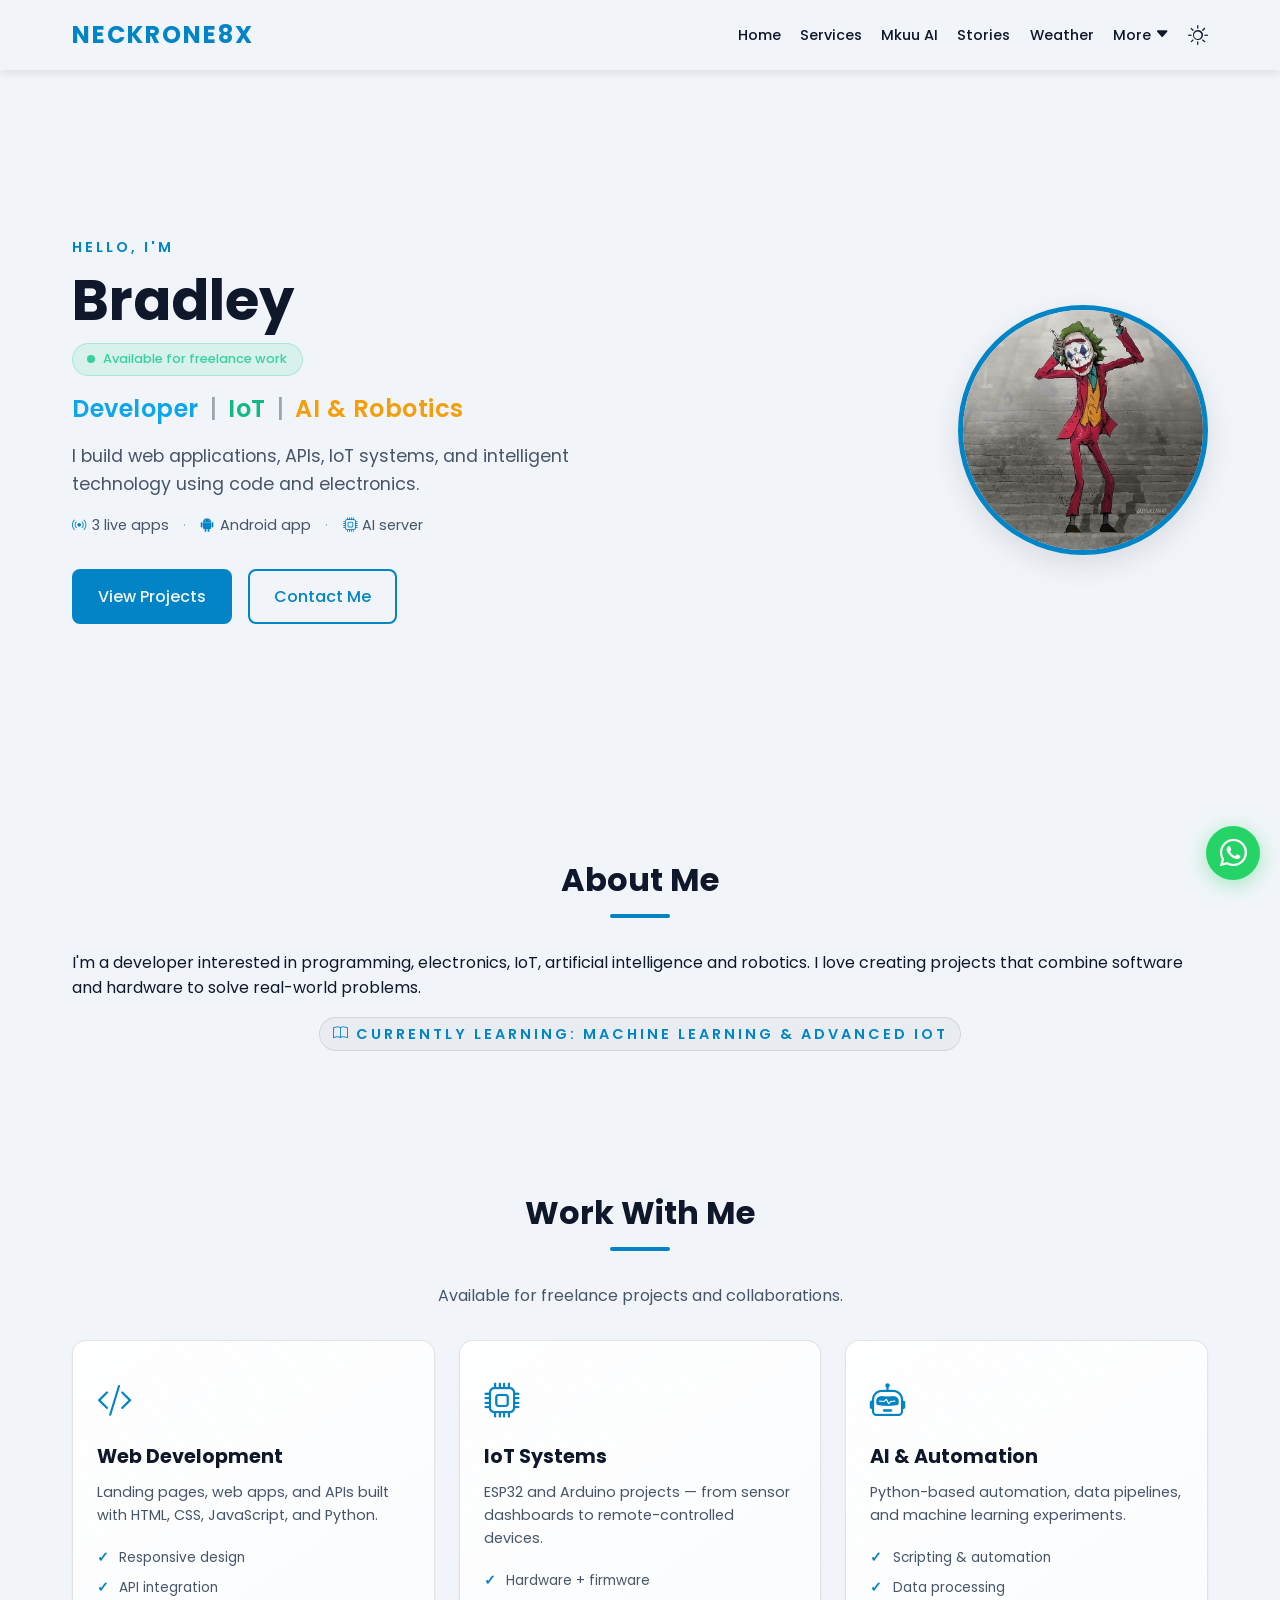
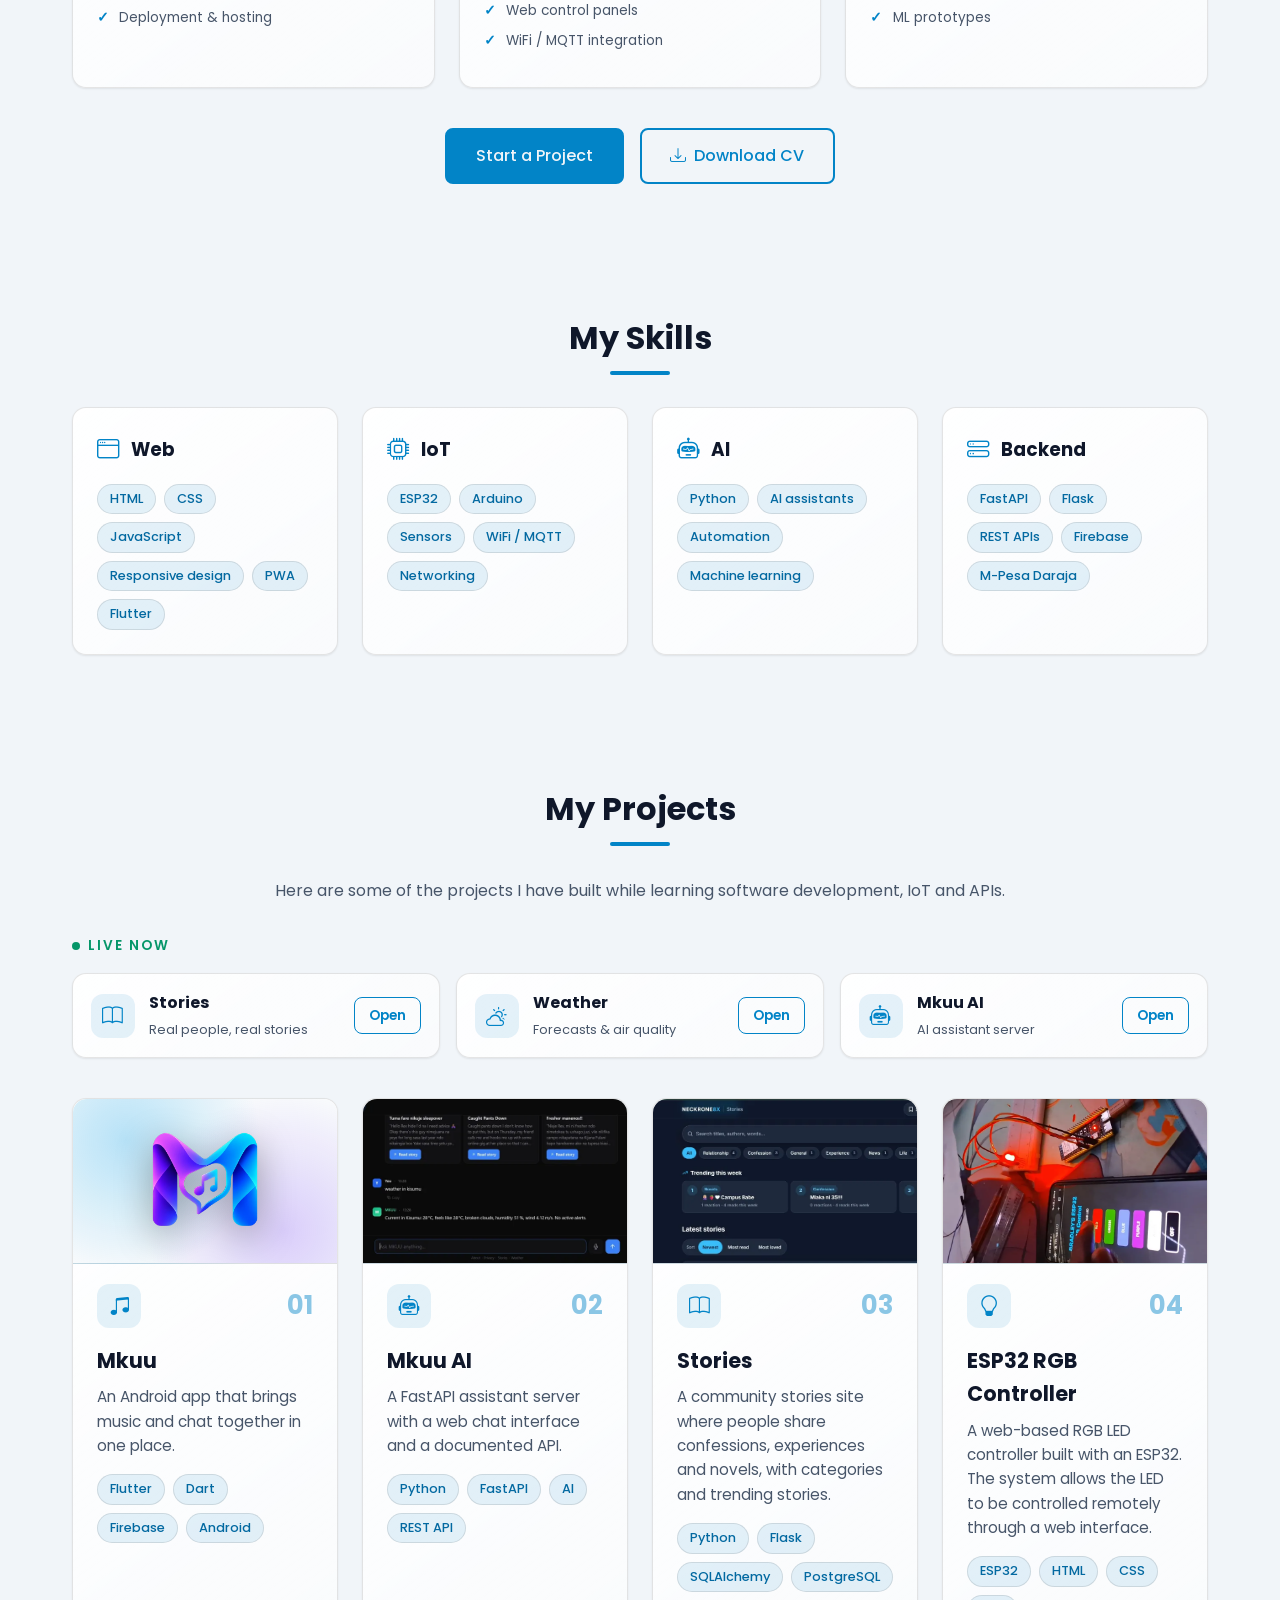
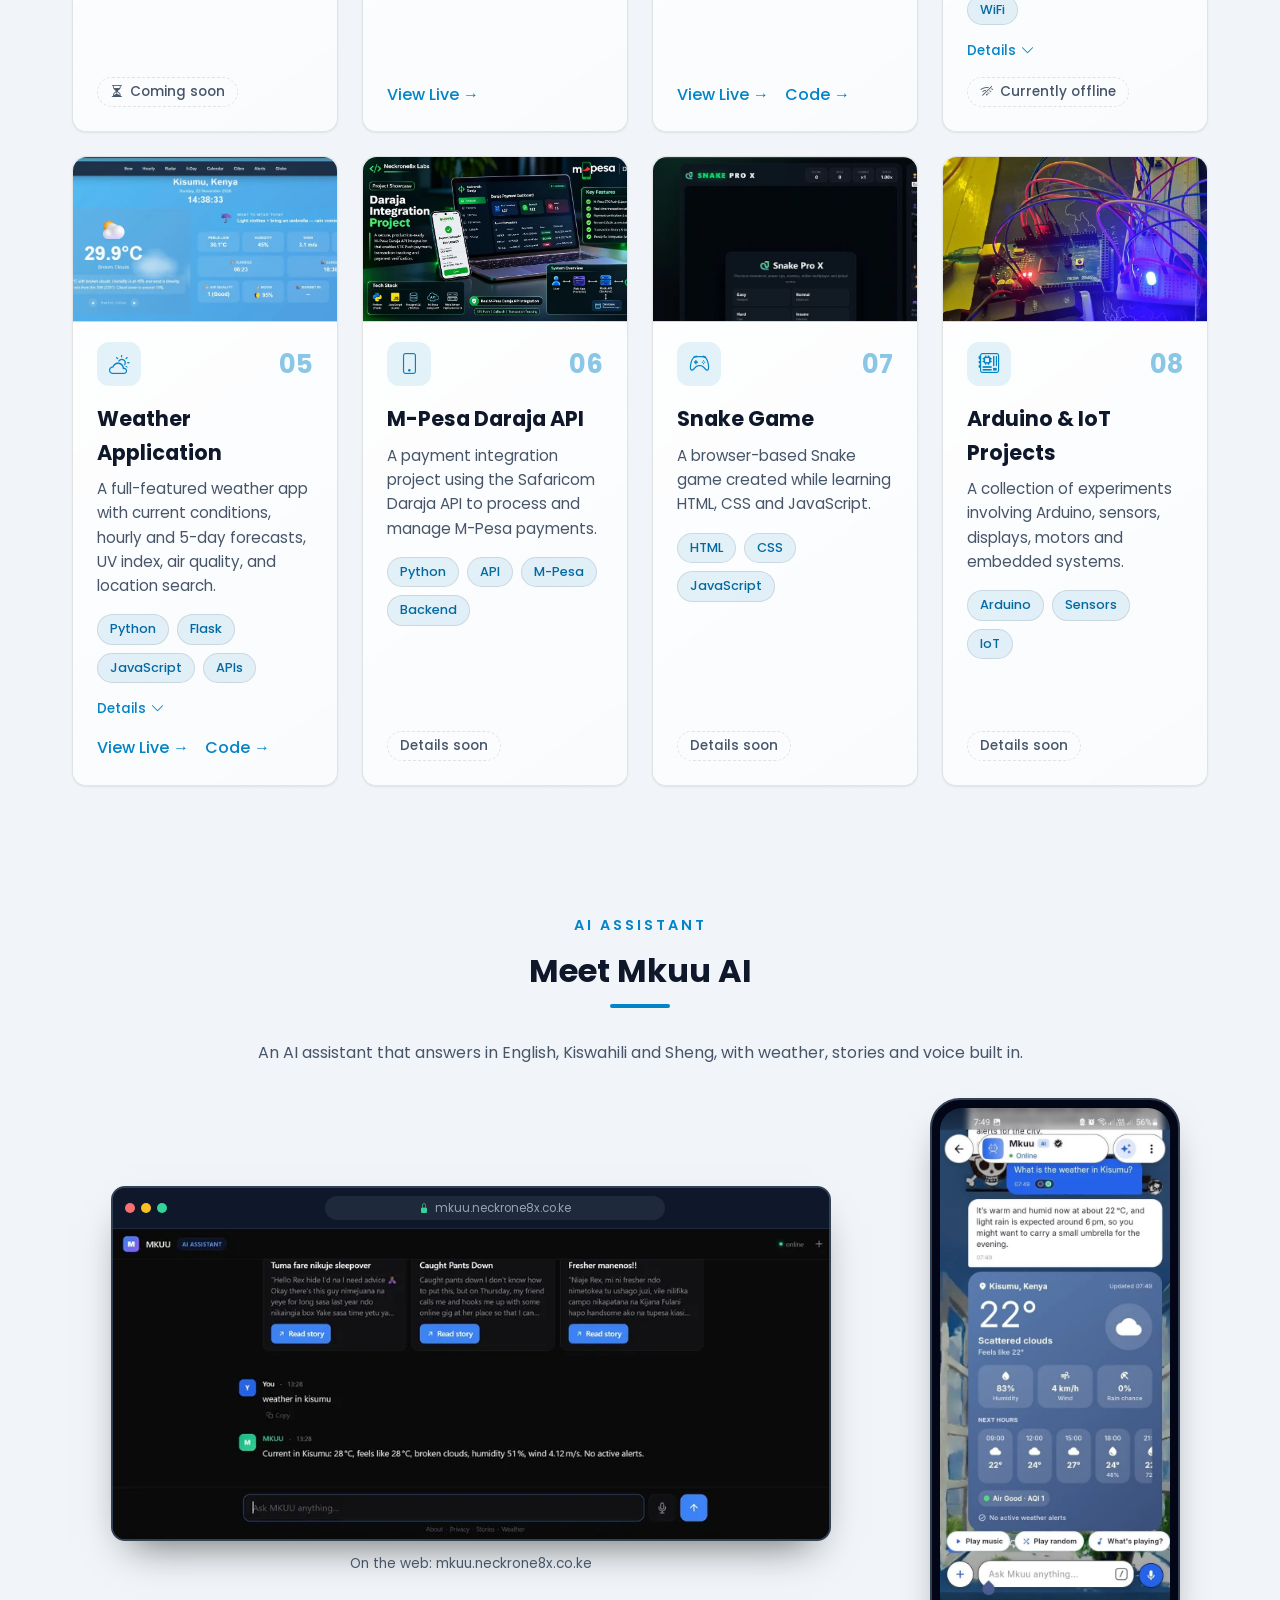
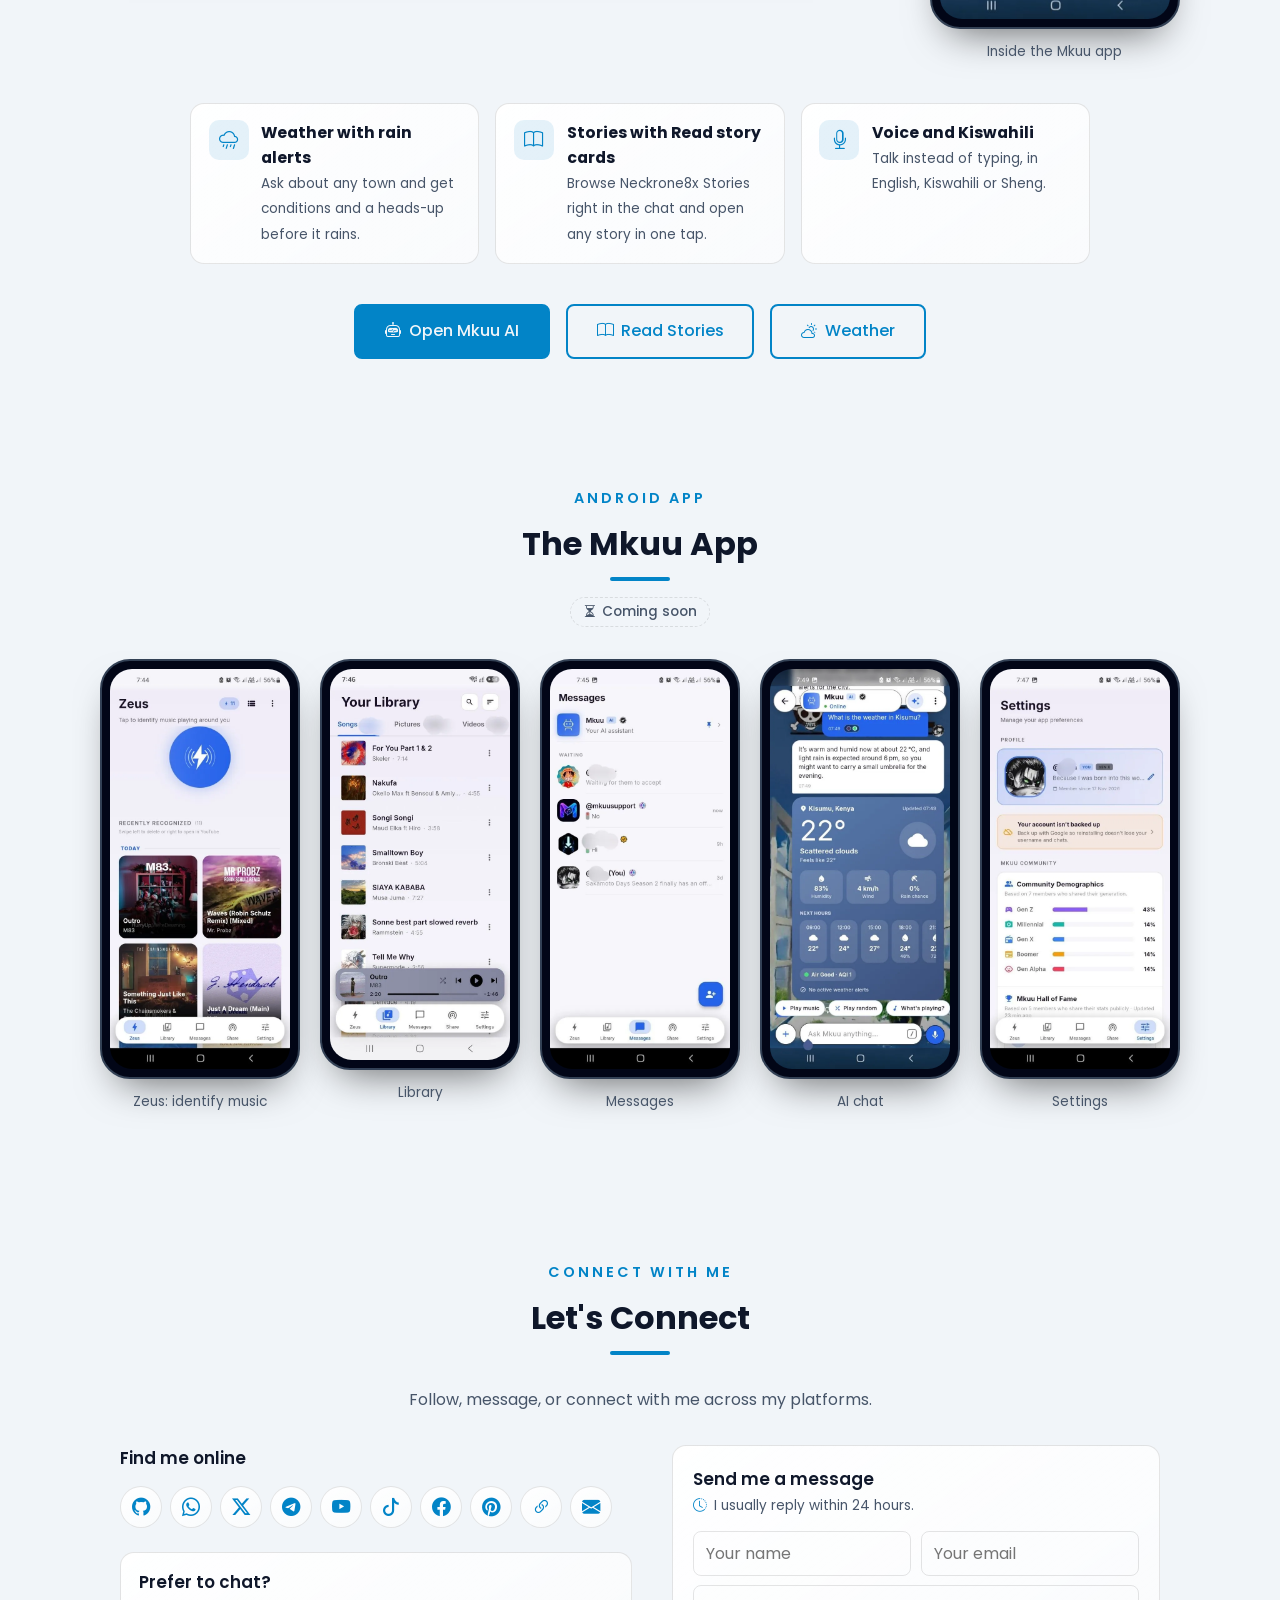
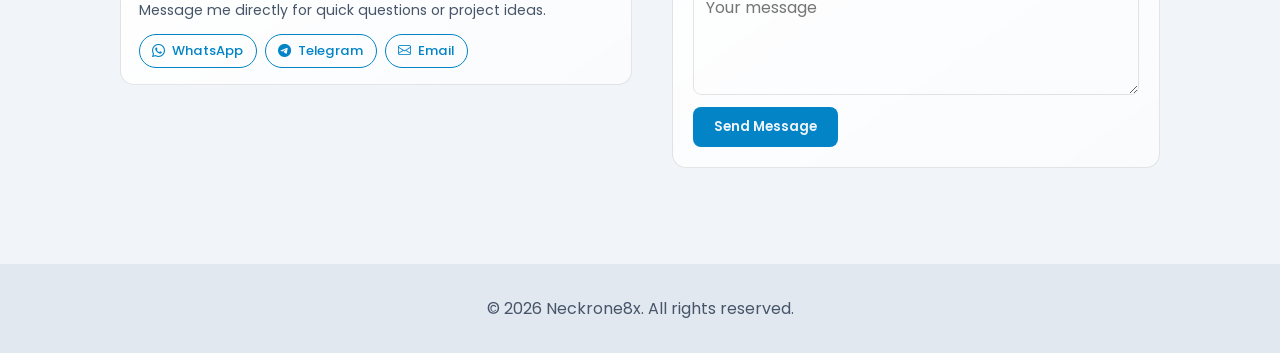
==== commit 065c9bc1: "Portfolio: new CV, new contact email, compact contact section Co-Authored-By: Claude Opus 5.5 <norep" ====
--- a/index.html
+++ b/index.html
@@ -535,11 +535,10 @@
         /* =========================================================
            CARDS (SKILLS, PROJECTS, SOCIAL, MORE, SERVICES)
            position:relative added so absolutely-positioned children
-           (e.g. .social-arrow) anchor to the card, not the viewport.
+           (e.g. absolutely positioned badges) anchor to the card, not the viewport.
         ========================================================= */
         .skill,
         .project,
-        .social-card,
         .service-card,
         .live-card {
             position: relative;
@@ -553,7 +552,6 @@
 
         .skill:hover,
         .project:hover,
-        .social-card:hover,
         .service-card:hover,
         .live-card:hover {
             transform: translateY(-4px);
@@ -563,7 +561,6 @@
 
         .skill:active,
         .project:active,
-        .social-card:active,
         .service-card:active,
         .live-card:active {
             transform: translateY(-1px);
@@ -764,46 +761,54 @@
             padding: 0.2rem 0.75rem;
         }
 
-        /* Project screenshot thumbnails (fixed height keeps cards even) */
+        /* Project thumbnails: one wide 16:10 box on every card keeps heights even */
         .project-thumb {
             margin: -1.5rem -1.5rem 1.25rem;
-            height: 170px;
+            aspect-ratio: 16 / 10;
             overflow: hidden;
             border-radius: 14px 14px 0 0;
             border-bottom: 1px solid var(--card-border);
             background: var(--chip-bg);
         }
         .project-thumb img {
+            display: block;
             width: 100%;
             height: 100%;
             object-fit: cover;
-            object-position: 50% 6%;
+            object-position: center;
             transition: transform 0.4s ease;
-        }
-        .project-thumb.thumb-web img {
-            object-position: 50% 45%;
         }
         .project:hover .project-thumb img {
             transform: scale(1.04);
         }
-        .project-thumb.placeholder {
+        /* Very wide screenshots: keep the left edge (logo/title) in frame */
+        .project-thumb.thumb-left img {
+            object-position: left center;
+        }
+
+        /* Mkuu app: logo centred on an accent-colour gradient (not cropped) */
+        .project-thumb.thumb-logo {
+            --logo-bg: #0b1222;
+            --logo-glow-1: rgba(56, 189, 248, 0.45);
+            --logo-glow-2: rgba(167, 139, 250, 0.45);
             display: flex;
             align-items: center;
             justify-content: center;
-            font-size: 3rem;
-            color: var(--accent);
             background:
-                radial-gradient(circle at 30% 20%, var(--chip-bg), transparent 60%),
-                linear-gradient(145deg, var(--chip-bg), transparent);
-        }
-        .project-thumb.placeholder i {
-            opacity: 0.55;
-        }
-        /* Single-column cards don't need matching heights, so skip icon-only placeholders */
-        @media (max-width: 600px) {
-            .project-thumb.placeholder {
-                display: none;
-            }
+                radial-gradient(circle at 20% 25%, var(--logo-glow-1), transparent 55%),
+                radial-gradient(circle at 80% 80%, var(--logo-glow-2), transparent 55%),
+                var(--logo-bg);
+        }
+        [data-theme="light"] .project-thumb.thumb-logo {
+            --logo-bg: #f8fafc;
+            --logo-glow-1: rgba(14, 165, 233, 0.28);
+            --logo-glow-2: rgba(139, 92, 246, 0.28);
+        }
+        .project-thumb.thumb-logo img {
+            width: auto;
+            height: 88%;
+            object-fit: contain;
+            filter: drop-shadow(0 10px 18px rgba(0, 0, 0, 0.35));
         }
 
         /* =========================================================
@@ -1132,61 +1137,167 @@
         }
 
         /* =========================================================
-           SOCIAL
-        ========================================================= */
-        .social-container {
+           CONTACT (compact: icons + chat note left, form right)
+        ========================================================= */
+        .contact-layout {
             display: grid;
-            grid-template-columns: repeat(auto-fit, minmax(180px, 1fr));
+            grid-template-columns: 1fr;
             gap: 1.5rem;
-        }
-
-        .social-icon {
-            font-size: 2.5rem;
+            align-items: start;
+            max-width: 1040px;
+            margin: 0 auto;
+        }
+        @media (min-width: 900px) {
+            .contact-layout {
+                grid-template-columns: minmax(0, 1.05fr) minmax(0, 1fr);
+                gap: 2.5rem;
+            }
+        }
+
+        .contact-subtitle {
+            font-size: 1.05rem;
+            font-weight: 600;
+            margin-bottom: 0.9rem;
+        }
+
+        /* Round icon buttons */
+        .social-icons {
+            list-style: none;
+            padding: 0;
+            display: flex;
+            flex-wrap: wrap;
+            gap: 0.5rem;
+            margin-bottom: 1.5rem;
+        }
+        .social-btn {
+            position: relative;
+            width: 42px;
+            height: 42px;
+            display: flex;
+            align-items: center;
+            justify-content: center;
+            border-radius: 50%;
+            font-size: 1.15rem;
             color: var(--accent);
-            margin-bottom: 0.5rem;
-        }
-        .social-card h3 {
-            font-size: 1.1rem;
-            margin-bottom: 0.3rem;
-        }
-        .social-card p {
+            background: linear-gradient(145deg, var(--card-grad-start), var(--card-grad-end));
+            border: 1px solid var(--card-border);
+            transition: transform 0.2s ease, background-color 0.2s ease, color 0.2s ease, border-color 0.2s ease, box-shadow 0.2s ease;
+        }
+        .social-btn:hover,
+        .social-btn:focus-visible {
+            transform: translateY(-3px);
+            background: var(--accent);
+            color: var(--bg-primary);
+            border-color: var(--accent);
+            box-shadow: 0 8px 18px -8px var(--glow-hover);
+        }
+        /* Label tooltip (pointer devices only; the aria-label covers screen readers) */
+        .social-btn::after {
+            content: attr(data-label);
+            position: absolute;
+            bottom: calc(100% + 8px);
+            left: 50%;
+            transform: translate(-50%, 4px);
+            padding: 0.25rem 0.6rem;
+            border-radius: 6px;
+            background: var(--text-primary);
+            color: var(--bg-primary);
+            font-size: 0.72rem;
+            font-weight: 500;
+            white-space: nowrap;
+            pointer-events: none;
+            opacity: 0;
+            visibility: hidden;
+            transition: opacity 0.15s ease, transform 0.15s ease;
+            z-index: 5;
+        }
+        @media (hover: hover) {
+            .social-btn:hover::after,
+            .social-btn:focus-visible::after {
+                opacity: 1;
+                visibility: visible;
+                transform: translate(-50%, 0);
+            }
+        }
+        @media (max-width: 899px) {
+            .contact-aside {
+                text-align: center;
+            }
+            .social-icons {
+                justify-content: center;
+                max-width: 250px; /* exactly 5 buttons per row */
+                margin-left: auto;
+                margin-right: auto;
+            }
+        }
+
+        /* "Prefer to chat?" note */
+        .chat-note {
+            background: linear-gradient(145deg, var(--card-grad-start), var(--card-grad-end));
+            border: 1px solid var(--card-border);
+            border-radius: 14px;
+            padding: 1rem 1.1rem;
+        }
+        .chat-note p {
+            color: var(--text-secondary);
+            font-size: 0.88rem;
+            margin: 0.2rem 0 0.75rem;
+        }
+        .chat-links {
+            display: flex;
+            flex-wrap: wrap;
+            gap: 0.5rem;
+        }
+        @media (max-width: 899px) {
+            .chat-links {
+                justify-content: center;
+            }
+        }
+        .chat-links a {
+            display: inline-flex;
+            align-items: center;
+            gap: 0.4rem;
+            padding: 0.35rem 0.8rem;
+            border-radius: 20px;
+            border: 1px solid var(--accent);
+            color: var(--accent);
+            font-size: 0.82rem;
+            font-weight: 500;
+            transition: background-color 0.2s ease, color 0.2s ease;
+        }
+        .chat-links a:hover {
+            background: var(--accent);
+            color: var(--bg-primary);
+        }
+
+        /* Form card */
+        .contact-card {
+            background: linear-gradient(145deg, var(--card-grad-start), var(--card-grad-end));
+            border: 1px solid var(--card-border);
+            border-radius: 14px;
+            padding: 1.25rem;
+        }
+        .contact-card .contact-subtitle {
+            margin-bottom: 0.15rem;
+        }
+
+        .reply-note {
+            display: flex;
+            align-items: center;
+            gap: 0.4rem;
             color: var(--text-secondary);
             font-size: 0.85rem;
-        }
-        .social-arrow {
-            position: absolute;
-            top: 10px;
-            right: 15px;
-            font-size: 1.2rem;
-            color: var(--text-secondary);
-            transition: transform 0.3s;
-        }
-        .social-card:hover .social-arrow {
-            transform: translateX(5px);
-            color: var(--accent);
-        }
-
-        /* =========================================================
-           CONTACT FORM
-        ========================================================= */
-        .reply-note {
-            display: flex;
-            align-items: center;
-            justify-content: center;
-            gap: 0.4rem;
-            color: var(--text-secondary);
-            font-size: 0.9rem;
-            margin: -1rem 0 1.5rem;
+            margin-bottom: 0.9rem;
         }
         .reply-note i {
             color: var(--accent);
         }
 
         .form-status {
-            margin-top: 1rem;
-            padding: 0.75rem 1rem;
+            margin-top: 0.75rem;
+            padding: 0.6rem 0.9rem;
             border-radius: 8px;
-            font-size: 0.9rem;
+            font-size: 0.88rem;
             display: flex;
             align-items: flex-start;
             gap: 0.5rem;
@@ -1208,29 +1319,28 @@
             text-decoration: underline;
         }
 
-        .contact-form button:disabled {
-            opacity: 0.7;
-            cursor: wait;
-        }
-        .contact-form {
-            max-width: 600px;
-            margin: 0 auto;
-            background-color: var(--card-bg);
-            padding: 2rem;
-            border-radius: 12px;
-            border: 1px solid var(--card-border);
+        .contact-form .form-row {
+            display: grid;
+            grid-template-columns: 1fr;
+            gap: 0.6rem;
+            margin-bottom: 0.6rem;
+        }
+        @media (min-width: 600px) {
+            .contact-form .form-row {
+                grid-template-columns: 1fr 1fr;
+            }
         }
         .contact-form input,
         .contact-form textarea {
+            display: block;
             width: 100%;
-            padding: 0.8rem;
-            margin-bottom: 1rem;
+            padding: 0.55rem 0.75rem;
             border: 1px solid var(--card-border);
             border-radius: 8px;
             background-color: transparent;
             color: var(--text-primary);
             font-family: inherit;
-            font-size: 1rem;
+            font-size: 1rem; /* 16px stops iOS zooming into the field */
             transition: var(--transition);
         }
         .contact-form input:focus,
@@ -1240,15 +1350,21 @@
             box-shadow: 0 0 10px var(--glow-color);
         }
         .contact-form textarea {
-            min-height: 150px;
+            height: 110px;
+            min-height: 80px;
             resize: vertical;
+            margin-bottom: 0.75rem;
         }
         .contact-form button {
+            display: inline-flex;
+            align-items: center;
+            gap: 0.45rem;
             background-color: var(--accent);
             color: var(--bg-primary);
             border: none;
-            padding: 0.8rem 1.5rem;
+            padding: 0.6rem 1.3rem;
             border-radius: 8px;
+            font-family: inherit;
             font-weight: 600;
             cursor: pointer;
             transition: var(--transition);
@@ -1256,6 +1372,10 @@
         .contact-form button:hover {
             background-color: var(--accent-hover);
             box-shadow: 0 0 20px var(--glow-hover);
+        }
+        .contact-form button:disabled {
+            opacity: 0.7;
+            cursor: wait;
         }
 
         footer {
@@ -1780,7 +1900,6 @@
                 font-size: 1rem;
             }
             .projects-container,
-            .social-container,
             .services-container {
                 grid-template-columns: 1fr;
             }
@@ -2007,9 +2126,9 @@
             <div class="projects-container">
 
                 <article class="project">
-                    <div class="project-thumb">
-                        <img src="assets/img/mkuu-zeus.webp" width="576" height="1280" loading="lazy" decoding="async"
-                             alt="Mkuu app Zeus screen with a button to identify music and a grid of recently recognised songs">
+                    <div class="project-thumb thumb-logo">
+                        <img src="assets/img/mkuu-logo.webp" width="512" height="512" loading="lazy" decoding="async"
+                             alt="Mkuu app logo: a gradient letter M with a music note in a chat bubble">
                     </div>
                     <div class="project-head">
                         <span class="project-icon"><i class="bi bi-music-note-beamed" aria-hidden="true"></i></span>
@@ -2028,7 +2147,7 @@
                 <article class="project">
                     <div class="project-thumb thumb-web">
                         <img src="assets/img/mkuuai-web.webp" width="900" height="390" loading="lazy" decoding="async"
-                             alt="Mkuu AI website in a browser, showing story cards with Read story buttons and a weather answer for Kisumu">
+                             alt="Mkuu AI website showing story cards with Read story buttons and a weather answer for Kisumu">
                     </div>
                     <div class="project-head">
                         <span class="project-icon"><i class="bi bi-robot" aria-hidden="true"></i></span>
@@ -2045,9 +2164,9 @@
                 </article>
 
                 <article class="project">
-                    <div class="project-thumb">
-                        <img src="assets/img/stories.webp" width="576" height="1280" loading="lazy" decoding="async"
-                             alt="Neckrone8x Stories on a phone, showing the trending this week list and latest stories">
+                    <div class="project-thumb thumb-left">
+                        <img src="assets/img/stories-desktop.webp" width="900" height="387" loading="lazy" decoding="async"
+                             alt="Neckrone8x Stories website with search, category filters and the trending this week list">
                     </div>
                     <div class="project-head">
                         <span class="project-icon"><i class="bi bi-book" aria-hidden="true"></i></span>
@@ -2065,7 +2184,10 @@
                 </article>
 
                 <article class="project">
-                    <div class="project-thumb placeholder" aria-hidden="true"><i class="bi bi-lightbulb"></i></div>
+                    <div class="project-thumb">
+                        <img src="assets/img/esp32-desktop.webp" width="900" height="506" loading="lazy" decoding="async"
+                             alt="ESP32 board lighting an RGB LED red, controlled from a phone showing colour buttons for red, green, blue, purple, white and off">
+                    </div>
                     <div class="project-head">
                         <span class="project-icon"><i class="bi bi-lightbulb" aria-hidden="true"></i></span>
                         <span class="project-number">04</span>
@@ -2101,8 +2223,8 @@
 
                 <article class="project">
                     <div class="project-thumb">
-                        <img src="assets/img/weather.webp" width="576" height="1280" loading="lazy" decoding="async"
-                             alt="Weather app on a phone showing Kisumu, Kenya at 21.9°C with scattered clouds">
+                        <img src="assets/img/weather-desktop.webp" width="900" height="391" loading="lazy" decoding="async"
+                             alt="Weather app website showing Kisumu, Kenya at 29.9°C with broken clouds, humidity, wind and sunrise times">
                     </div>
                     <div class="project-head">
                         <span class="project-icon"><i class="bi bi-cloud-sun" aria-hidden="true"></i></span>
@@ -2136,7 +2258,10 @@
                 </article>
 
                 <article class="project">
-                    <div class="project-thumb placeholder" aria-hidden="true"><i class="bi bi-phone"></i></div>
+                    <div class="project-thumb thumb-left">
+                        <img src="assets/img/daraja.webp" width="900" height="507" loading="lazy" decoding="async"
+                             alt="M-Pesa Daraja integration dashboard">
+                    </div>
                     <div class="project-head">
                         <span class="project-icon"><i class="bi bi-phone" aria-hidden="true"></i></span>
                         <span class="project-number">06</span>
@@ -2152,7 +2277,10 @@
                 </article>
 
                 <article class="project">
-                    <div class="project-thumb placeholder" aria-hidden="true"><i class="bi bi-controller"></i></div>
+                    <div class="project-thumb thumb-left">
+                        <img src="assets/img/snake-desktop.webp" width="900" height="393" loading="lazy" decoding="async"
+                             alt="Snake Pro X game in the browser with difficulty menu, scores, global leaderboard and power-ups">
+                    </div>
                     <div class="project-head">
                         <span class="project-icon"><i class="bi bi-controller" aria-hidden="true"></i></span>
                         <span class="project-number">07</span>
@@ -2168,7 +2296,10 @@
                 </article>
 
                 <article class="project">
-                    <div class="project-thumb placeholder" aria-hidden="true"><i class="bi bi-motherboard"></i></div>
+                    <div class="project-thumb">
+                        <img src="assets/img/arduino-1.webp" width="900" height="506" loading="lazy" decoding="async"
+                             alt="Arduino and IoT prototype">
+                    </div>
                     <div class="project-head">
                         <span class="project-icon"><i class="bi bi-motherboard" aria-hidden="true"></i></span>
                         <span class="project-number">08</span>
@@ -2304,93 +2435,62 @@
 
         <!-- Social / Contact -->
         <section id="social" class="reveal">
-            <p class="small-title">CONNECT WITH ME</p>
+            <p class="small-title" style="text-align: center;">CONNECT WITH ME</p>
             <h2>Let's Connect</h2>
             <p class="section-description">
                 Follow, message, or connect with me across my platforms.
             </p>
 
-            <div class="social-container">
-                <a href="https://github.com/neckrone8x" target="_blank" rel="noopener noreferrer" class="social-card" aria-label="GitHub profile">
-                    <i class="bi bi-github social-icon"></i>
-                    <h3>GitHub</h3>
-                    <p>My code &amp; projects</p>
-                    <span class="social-arrow">→</span>
-                </a>
-                <a href="https://wa.me/qr/EZY6LUBLXSELB1" target="_blank" rel="noopener noreferrer" class="social-card" aria-label="WhatsApp chat">
-                    <i class="bi bi-whatsapp social-icon"></i>
-                    <h3>WhatsApp</h3>
-                    <p>Chat with me</p>
-                    <span class="social-arrow">→</span>
-                </a>
-                <a href="https://x.com/Sentichuro" target="_blank" rel="noopener noreferrer" class="social-card" aria-label="X (Twitter) profile">
-                    <i class="bi bi-twitter-x social-icon"></i>
-                    <h3>X</h3>
-                    <p>Follow me on X</p>
-                    <span class="social-arrow">→</span>
-                </a>
-                <a href="https://t.me/NECKRONE8X" target="_blank" rel="noopener noreferrer" class="social-card" aria-label="Telegram contact">
-                    <i class="bi bi-telegram social-icon"></i>
-                    <h3>Telegram</h3>
-                    <p>Connect with me</p>
-                    <span class="social-arrow">→</span>
-                </a>
-                <a href="https://youtube.com/@neckrone8x" target="_blank" rel="noopener noreferrer" class="social-card" aria-label="YouTube channel">
-                    <i class="bi bi-youtube social-icon"></i>
-                    <h3>YouTube</h3>
-                    <p>Watch my videos</p>
-                    <span class="social-arrow">→</span>
-                </a>
-                <a href="https://www.tiktok.com/@gen_zs_nation" target="_blank" rel="noopener noreferrer" class="social-card" aria-label="TikTok profile">
-                    <i class="bi bi-tiktok social-icon"></i>
-                    <h3>TikTok</h3>
-                    <p>Follow my TikTok</p>
-                    <span class="social-arrow">→</span>
-                </a>
-                <a href="https://www.facebook.com/share/19PJpUxfMz/" target="_blank" rel="noopener noreferrer" class="social-card" aria-label="Facebook page">
-                    <i class="bi bi-facebook social-icon"></i>
-                    <h3>Facebook</h3>
-                    <p>Visit my page</p>
-                    <span class="social-arrow">→</span>
-                </a>
-                <a href="https://pin.it/1omMeu4Ih" target="_blank" rel="noopener noreferrer" class="social-card" aria-label="Pinterest boards">
-                    <i class="bi bi-pinterest social-icon"></i>
-                    <h3>Pinterest</h3>
-                    <p>See my pins</p>
-                    <span class="social-arrow">→</span>
-                </a>
-                <a href="https://linktr.ee/neckrone8x" target="_blank" rel="noopener noreferrer" class="social-card" aria-label="Linktree links">
-                    <i class="bi bi-link-45deg social-icon"></i>
-                    <h3>Linktree</h3>
-                    <p>All my links</p>
-                    <span class="social-arrow">→</span>
-                </a>
-                <a href="mailto:Sentichuro@gmail.com" class="social-card" aria-label="Send email to Bradley">
-                    <i class="bi bi-envelope-fill social-icon"></i>
-                    <h3>Gmail</h3>
-                    <p>Mail me</p>
-                    <span class="social-arrow">→</span>
-                </a>
-            </div>
-
-            <div style="margin-top: 3rem;">
-                <h2>Send Me a Message</h2>
-                <p class="reply-note"><i class="bi bi-clock-history" aria-hidden="true"></i> I usually reply within 24 hours.</p>
-                <form class="contact-form" id="contactForm" action="https://formspree.io/f/mnpnaqez" method="POST">
-
-                    <label for="contact-name" class="sr-only">Your name</label>
-                    <input type="text" id="contact-name" name="name" placeholder="Your name" required autocomplete="name">
-
-                    <label for="contact-email" class="sr-only">Your email</label>
-                    <input type="email" id="contact-email" name="email" placeholder="Your email" required autocomplete="email">
-
-                    <label for="contact-message" class="sr-only">Your message</label>
-                    <textarea id="contact-message" name="message" placeholder="Your message" required></textarea>
-
-                    <button type="submit">Send Message</button>
-
-                    <div class="form-status" id="formStatus" role="status" aria-live="polite" hidden></div>
-                </form>
+            <div class="contact-layout">
+                <div class="contact-aside">
+                    <h3 class="contact-subtitle">Find me online</h3>
+                    <ul class="social-icons">
+                        <li><a href="https://github.com/neckrone8x" target="_blank" rel="noopener noreferrer" class="social-btn" data-label="GitHub" aria-label="GitHub profile"><i class="bi bi-github" aria-hidden="true"></i></a></li>
+                        <li><a href="https://wa.me/qr/EZY6LUBLXSELB1" target="_blank" rel="noopener noreferrer" class="social-btn" data-label="WhatsApp" aria-label="Chat on WhatsApp"><i class="bi bi-whatsapp" aria-hidden="true"></i></a></li>
+                        <li><a href="https://x.com/Sentichuro" target="_blank" rel="noopener noreferrer" class="social-btn" data-label="X" aria-label="X (Twitter) profile"><i class="bi bi-twitter-x" aria-hidden="true"></i></a></li>
+                        <li><a href="https://t.me/NECKRONE8X" target="_blank" rel="noopener noreferrer" class="social-btn" data-label="Telegram" aria-label="Message on Telegram"><i class="bi bi-telegram" aria-hidden="true"></i></a></li>
+                        <li><a href="https://youtube.com/@neckrone8x" target="_blank" rel="noopener noreferrer" class="social-btn" data-label="YouTube" aria-label="YouTube channel"><i class="bi bi-youtube" aria-hidden="true"></i></a></li>
+                        <li><a href="https://www.tiktok.com/@gen_zs_nation" target="_blank" rel="noopener noreferrer" class="social-btn" data-label="TikTok" aria-label="TikTok profile"><i class="bi bi-tiktok" aria-hidden="true"></i></a></li>
+                        <li><a href="https://www.facebook.com/share/19PJpUxfMz/" target="_blank" rel="noopener noreferrer" class="social-btn" data-label="Facebook" aria-label="Facebook page"><i class="bi bi-facebook" aria-hidden="true"></i></a></li>
+                        <li><a href="https://pin.it/1omMeu4Ih" target="_blank" rel="noopener noreferrer" class="social-btn" data-label="Pinterest" aria-label="Pinterest boards"><i class="bi bi-pinterest" aria-hidden="true"></i></a></li>
+                        <li><a href="https://linktr.ee/neckrone8x" target="_blank" rel="noopener noreferrer" class="social-btn" data-label="Linktree" aria-label="All my links on Linktree"><i class="bi bi-link-45deg" aria-hidden="true"></i></a></li>
+                        <li><a href="mailto:Sentichuro@gmail.com" class="social-btn" data-label="Email" aria-label="Send me an email"><i class="bi bi-envelope-fill" aria-hidden="true"></i></a></li>
+                    </ul>
+
+                    <div class="chat-note">
+                        <h3 class="contact-subtitle" style="margin-bottom: 0;">Prefer to chat?</h3>
+                        <p>Message me directly for quick questions or project ideas.</p>
+                        <div class="chat-links">
+                            <a href="https://wa.me/qr/EZY6LUBLXSELB1" target="_blank" rel="noopener noreferrer"><i class="bi bi-whatsapp" aria-hidden="true"></i> WhatsApp</a>
+                            <a href="https://t.me/NECKRONE8X" target="_blank" rel="noopener noreferrer"><i class="bi bi-telegram" aria-hidden="true"></i> Telegram</a>
+                            <a href="mailto:Sentichuro@gmail.com"><i class="bi bi-envelope" aria-hidden="true"></i> Email</a>
+                        </div>
+                    </div>
+                </div>
+
+                <div class="contact-card">
+                    <h3 class="contact-subtitle">Send me a message</h3>
+                    <p class="reply-note"><i class="bi bi-clock-history" aria-hidden="true"></i> I usually reply within 24 hours.</p>
+                    <form class="contact-form" id="contactForm" action="https://formspree.io/f/mnpnaqez" method="POST">
+                        <div class="form-row">
+                            <div>
+                                <label for="contact-name" class="sr-only">Your name</label>
+                                <input type="text" id="contact-name" name="name" placeholder="Your name" required autocomplete="name">
+                            </div>
+                            <div>
+                                <label for="contact-email" class="sr-only">Your email</label>
+                                <input type="email" id="contact-email" name="email" placeholder="Your email" required autocomplete="email">
+                            </div>
+                        </div>
+
+                        <label for="contact-message" class="sr-only">Your message</label>
+                        <textarea id="contact-message" name="message" placeholder="Your message" required></textarea>
+
+                        <button type="submit">Send Message</button>
+
+                        <div class="form-status" id="formStatus" role="status" aria-live="polite" hidden></div>
+                    </form>
+                </div>
             </div>
         </section>
     </main>
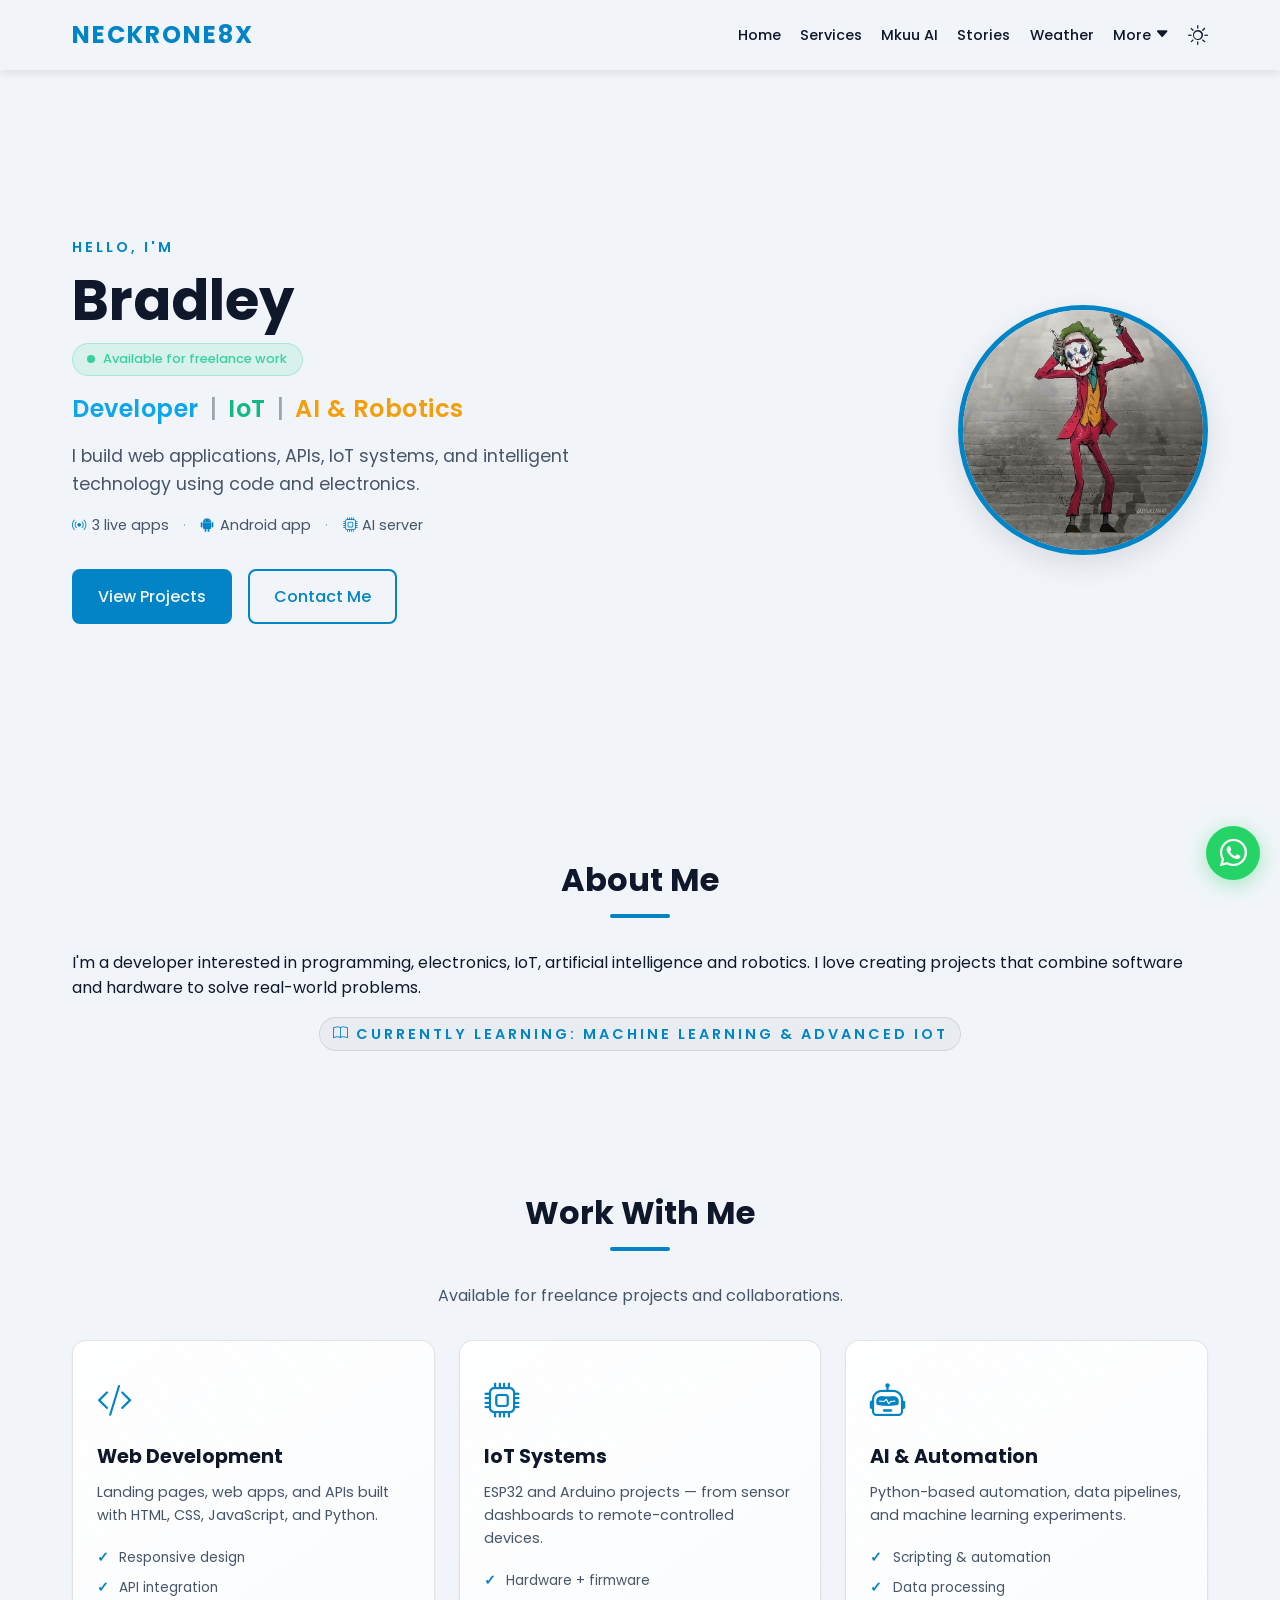
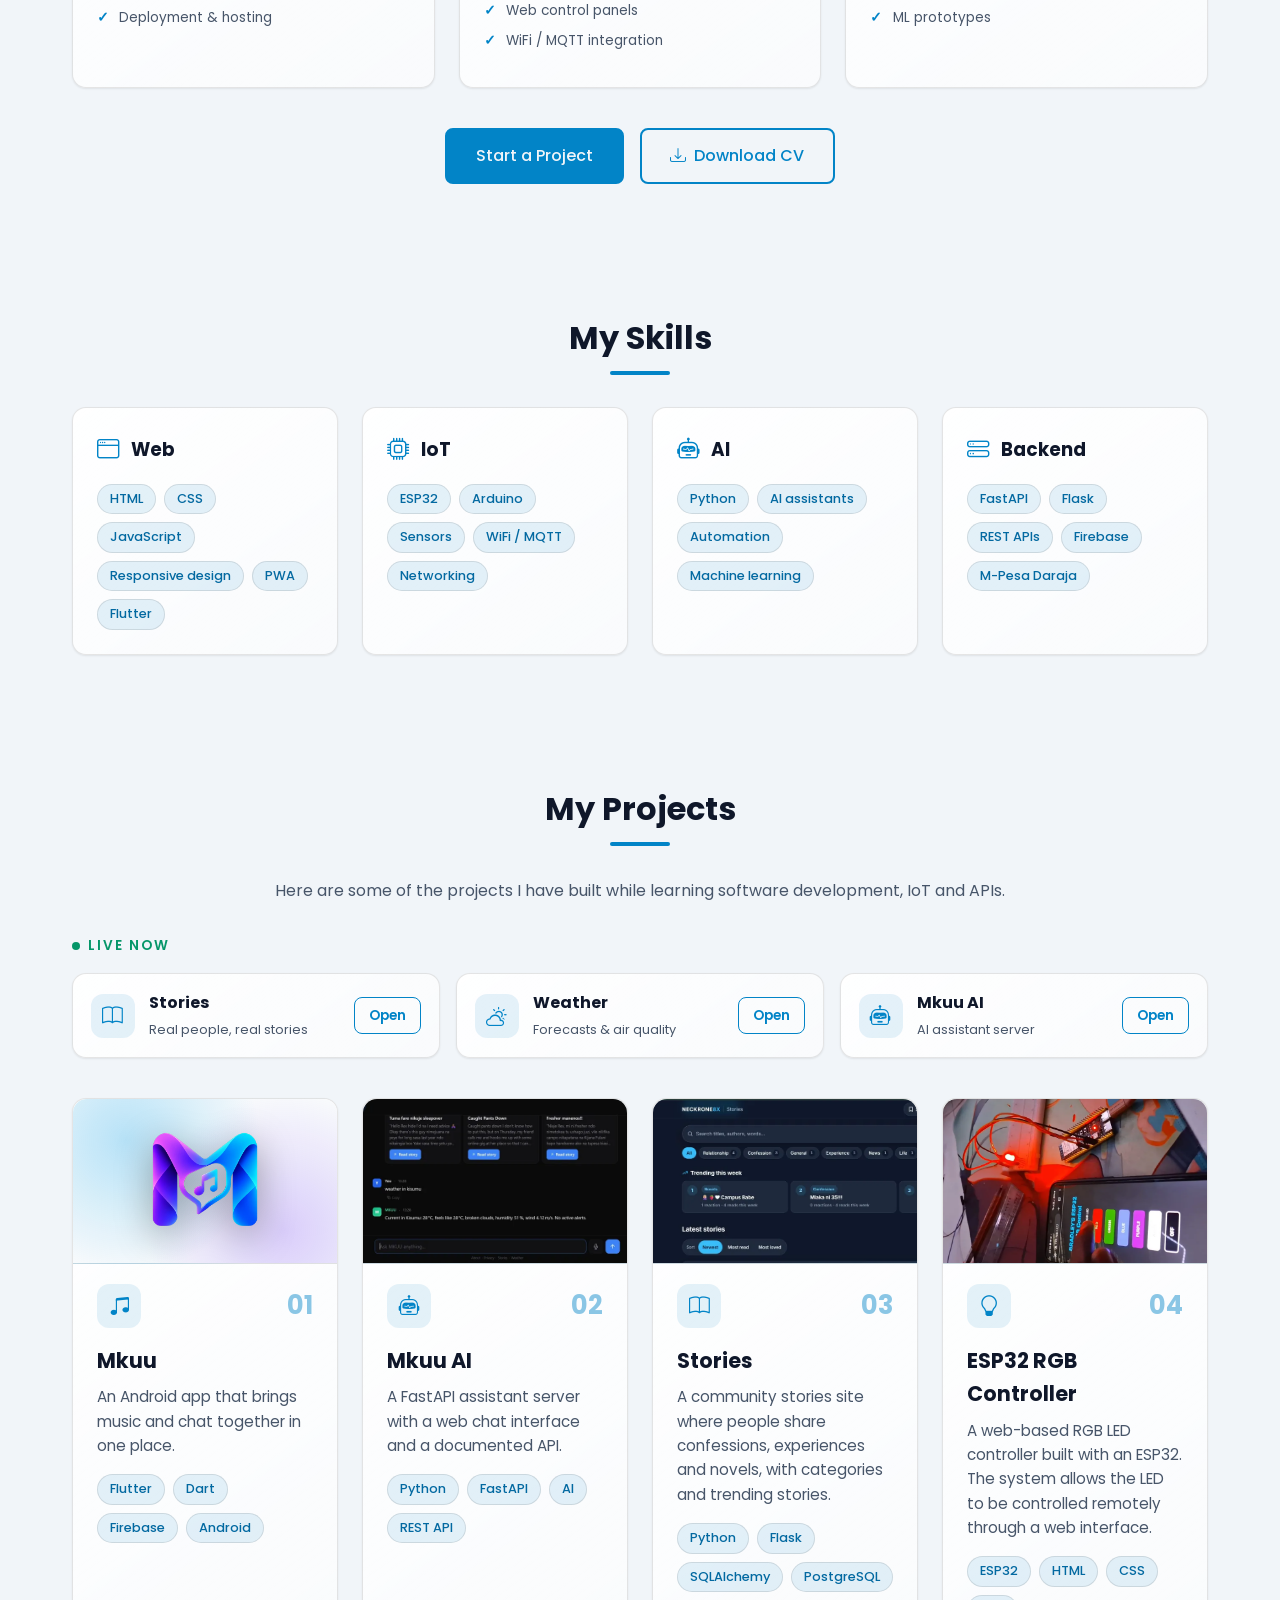
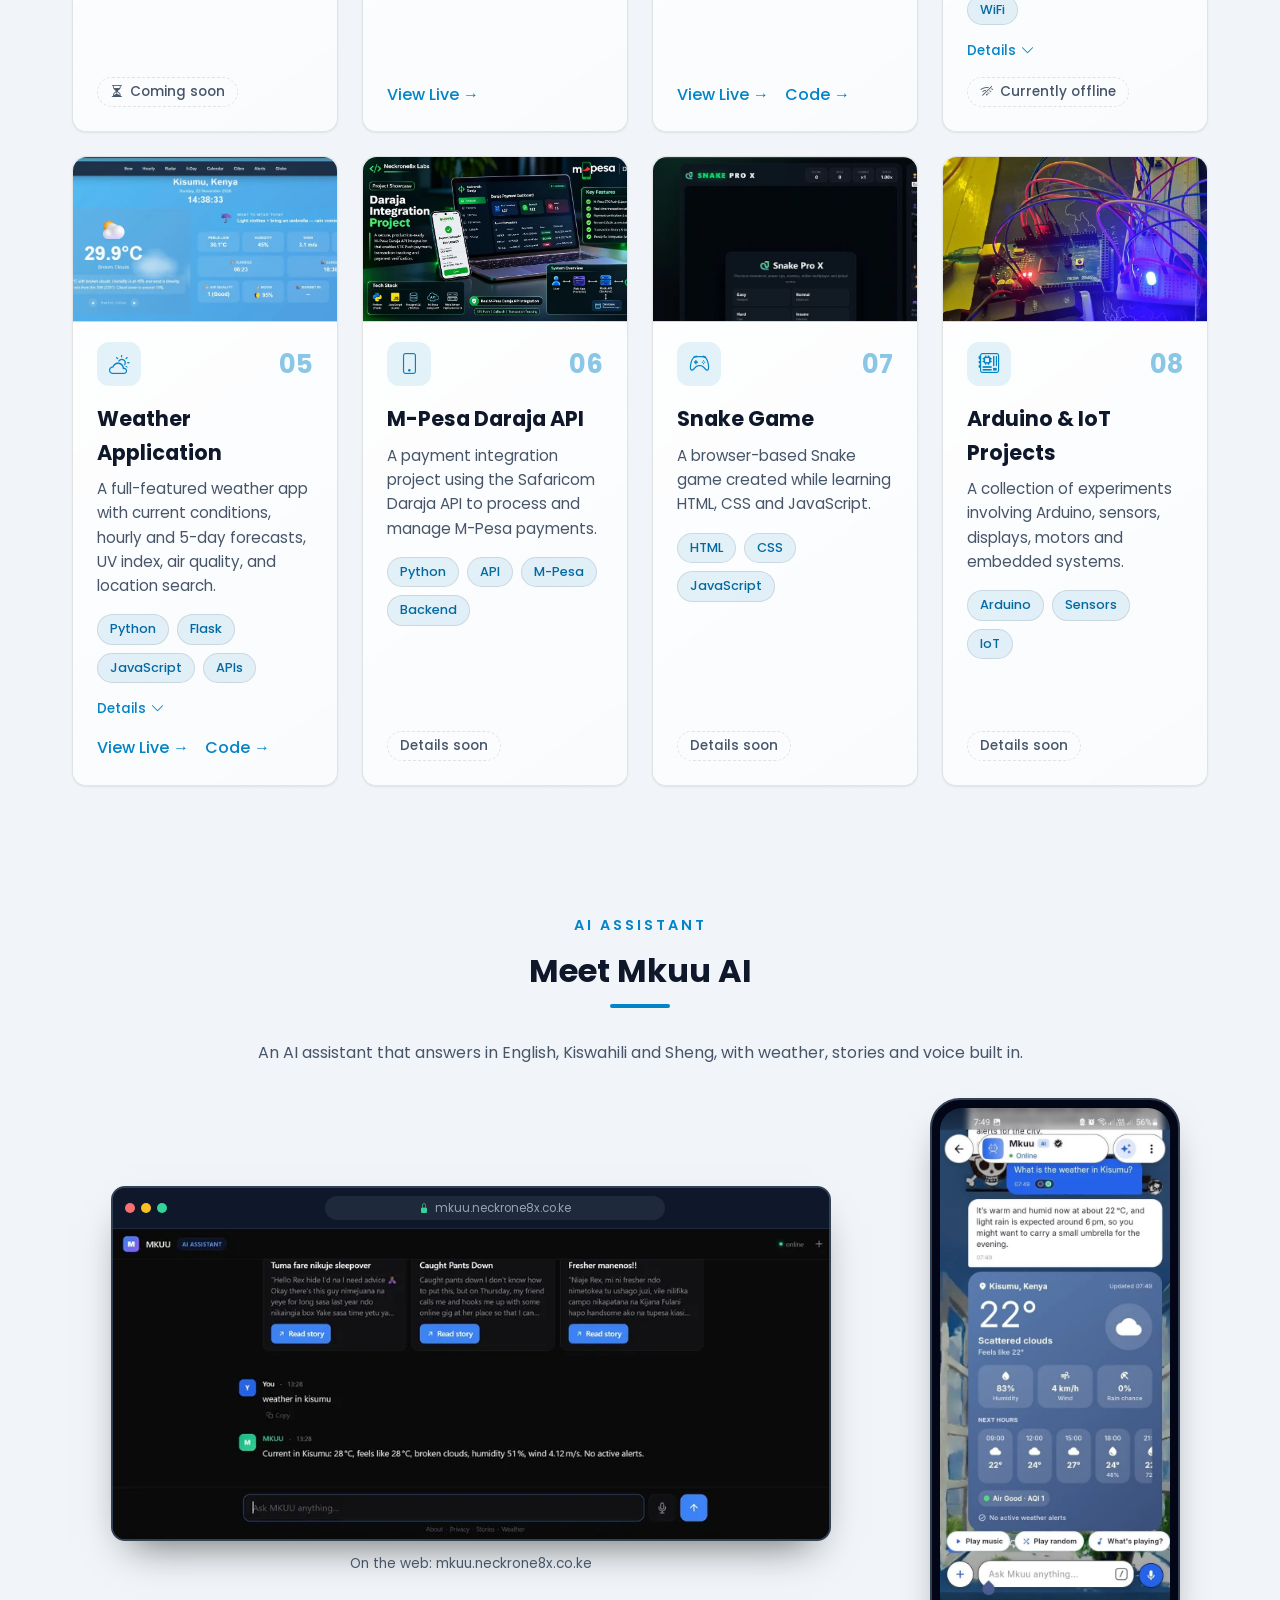
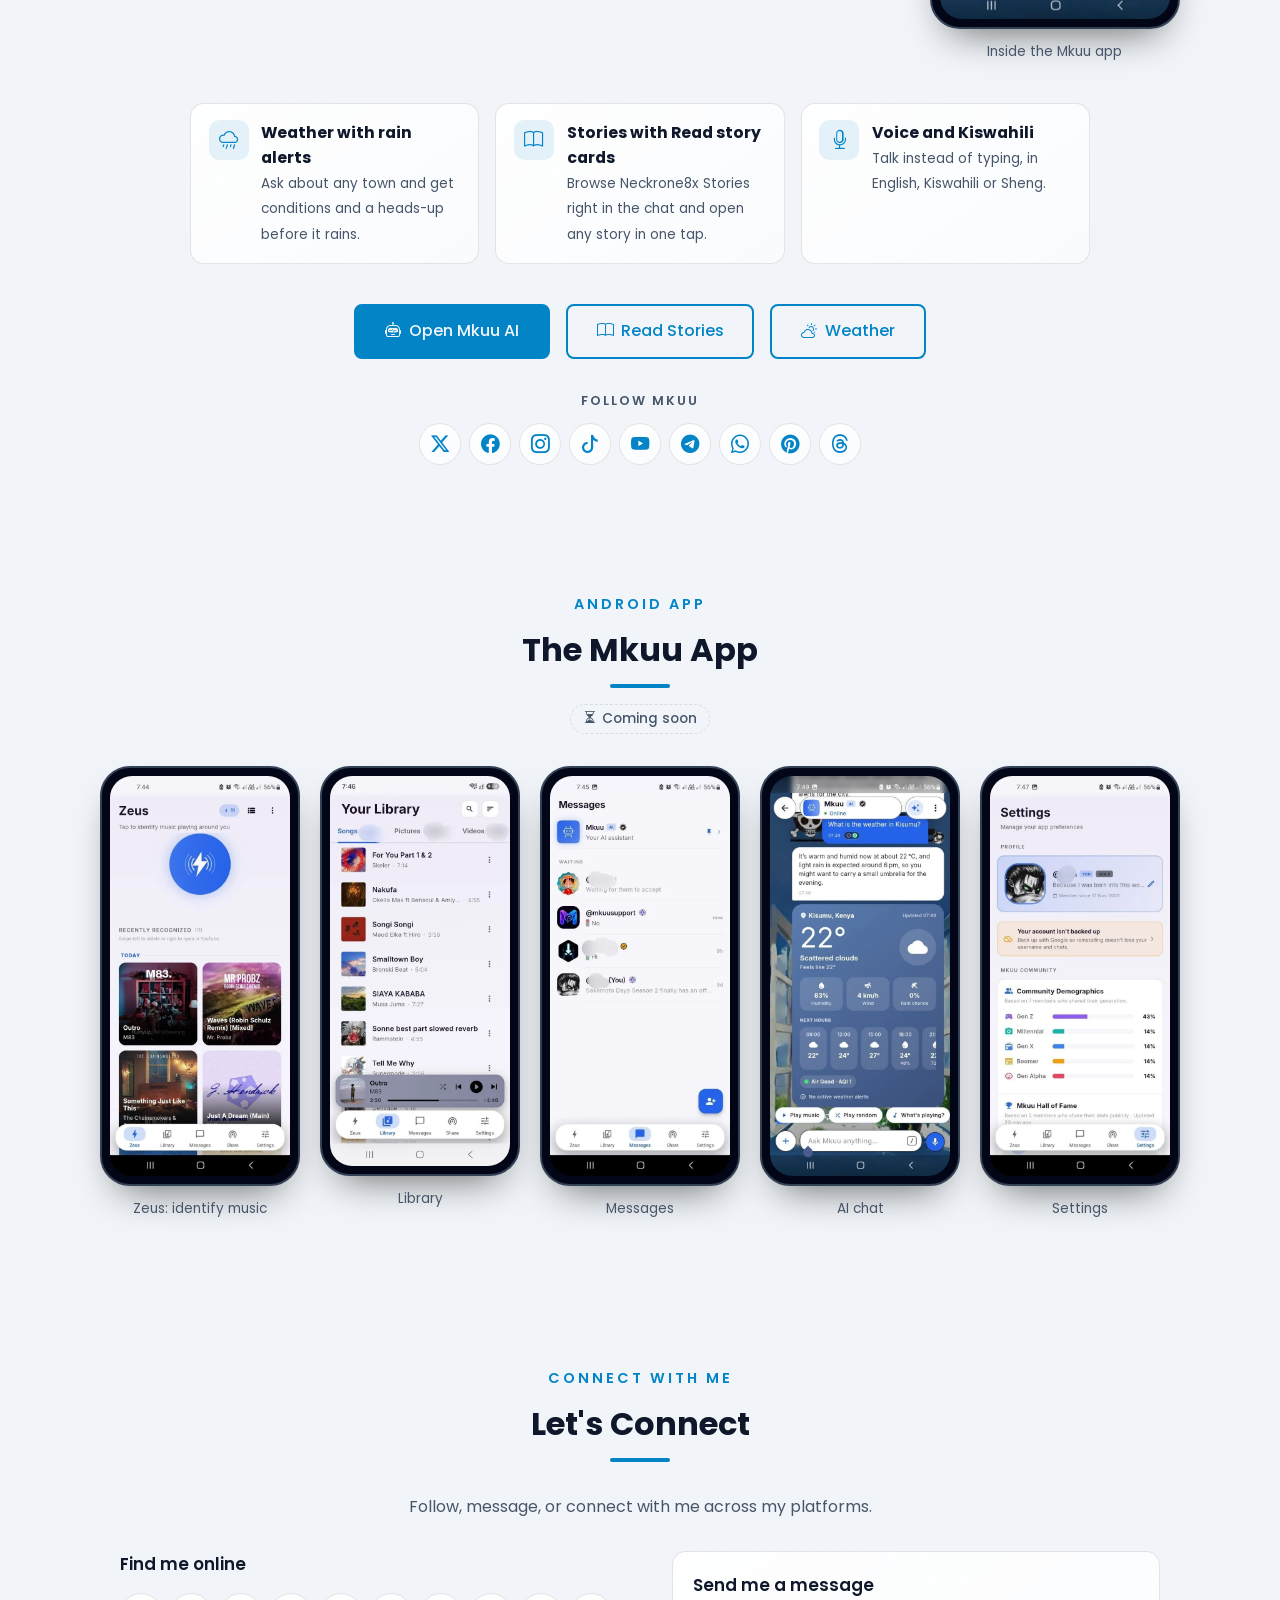
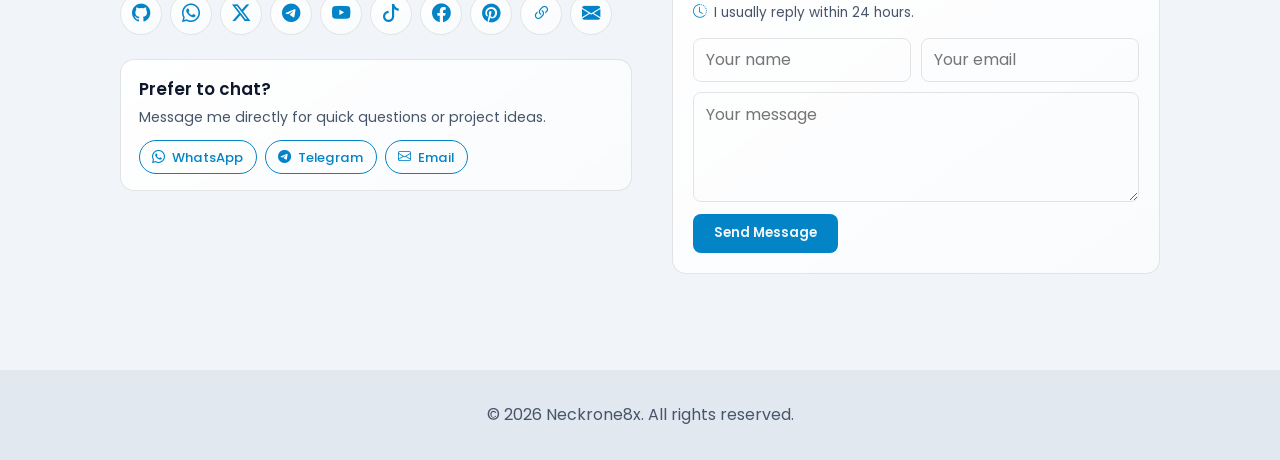
==== commit 4214da2f: "Portfolio: new contact email, Follow Mkuu row, updated CV Co-Authored-By: Claude Opus 5.5 <noreply@a" ====
--- a/index.html
+++ b/index.html
@@ -1231,6 +1231,30 @@
             }
         }
 
+        /* "Follow Mkuu" row in the Mkuu AI showcase */
+        .follow-mkuu {
+            margin-top: 2rem;
+            text-align: center;
+        }
+        .follow-title {
+            font-size: 0.8rem;
+            font-weight: 600;
+            letter-spacing: 2px;
+            text-transform: uppercase;
+            color: var(--text-secondary);
+            margin-bottom: 0.75rem;
+        }
+        .follow-mkuu .social-icons {
+            justify-content: center;
+            margin: 0 auto;
+            max-width: none;
+        }
+        @media (max-width: 899px) {
+            .follow-mkuu .social-icons {
+                max-width: 250px; /* 9 buttons: rows of 5 + 4 */
+            }
+        }
+
         /* "Prefer to chat?" note */
         .chat-note {
             background: linear-gradient(145deg, var(--card-grad-start), var(--card-grad-end));
@@ -2372,6 +2396,21 @@
                 <a href="https://weather.neckrone8x.co.ke/" class="cta-secondary" target="_blank" rel="noopener noreferrer">
                     <i class="bi bi-cloud-sun" aria-hidden="true"></i> Weather
                 </a>
+            </div>
+
+            <div class="follow-mkuu">
+                <p class="follow-title" id="follow-mkuu-title">Follow Mkuu</p>
+                <ul class="social-icons" aria-labelledby="follow-mkuu-title">
+                    <li><a href="https://x.com/mkuuapp" target="_blank" rel="noopener noreferrer" class="social-btn" data-label="X" aria-label="Mkuu on X"><i class="bi bi-twitter-x" aria-hidden="true"></i></a></li>
+                    <li><a href="https://facebook.com/mkuuapp" target="_blank" rel="noopener noreferrer" class="social-btn" data-label="Facebook" aria-label="Mkuu on Facebook"><i class="bi bi-facebook" aria-hidden="true"></i></a></li>
+                    <li><a href="https://instagram.com/mkuuapp" target="_blank" rel="noopener noreferrer" class="social-btn" data-label="Instagram" aria-label="Mkuu on Instagram"><i class="bi bi-instagram" aria-hidden="true"></i></a></li>
+                    <li><a href="https://tiktok.com/@mkuuapp" target="_blank" rel="noopener noreferrer" class="social-btn" data-label="TikTok" aria-label="Mkuu on TikTok"><i class="bi bi-tiktok" aria-hidden="true"></i></a></li>
+                    <li><a href="https://youtube.com/@mkuuapp" target="_blank" rel="noopener noreferrer" class="social-btn" data-label="YouTube" aria-label="Mkuu on YouTube"><i class="bi bi-youtube" aria-hidden="true"></i></a></li>
+                    <li><a href="https://t.me/Mkuuapp" target="_blank" rel="noopener noreferrer" class="social-btn" data-label="Telegram" aria-label="Mkuu Telegram channel"><i class="bi bi-telegram" aria-hidden="true"></i></a></li>
+                    <li><a href="https://whatsapp.com/channel/0029Vb7HzZ61iUxav7bhs00J" target="_blank" rel="noopener noreferrer" class="social-btn" data-label="WhatsApp channel" aria-label="Mkuu WhatsApp channel"><i class="bi bi-whatsapp" aria-hidden="true"></i></a></li>
+                    <li><a href="https://pinterest.com/mkuuapp" target="_blank" rel="noopener noreferrer" class="social-btn" data-label="Pinterest" aria-label="Mkuu on Pinterest"><i class="bi bi-pinterest" aria-hidden="true"></i></a></li>
+                    <li><a href="https://threads.net/@mkuuapp" target="_blank" rel="noopener noreferrer" class="social-btn" data-label="Threads" aria-label="Mkuu on Threads"><i class="bi bi-threads" aria-hidden="true"></i></a></li>
+                </ul>
             </div>
         </section>
 
@@ -2454,7 +2493,7 @@
                         <li><a href="https://www.facebook.com/share/19PJpUxfMz/" target="_blank" rel="noopener noreferrer" class="social-btn" data-label="Facebook" aria-label="Facebook page"><i class="bi bi-facebook" aria-hidden="true"></i></a></li>
                         <li><a href="https://pin.it/1omMeu4Ih" target="_blank" rel="noopener noreferrer" class="social-btn" data-label="Pinterest" aria-label="Pinterest boards"><i class="bi bi-pinterest" aria-hidden="true"></i></a></li>
                         <li><a href="https://linktr.ee/neckrone8x" target="_blank" rel="noopener noreferrer" class="social-btn" data-label="Linktree" aria-label="All my links on Linktree"><i class="bi bi-link-45deg" aria-hidden="true"></i></a></li>
-                        <li><a href="mailto:Sentichuro@gmail.com" class="social-btn" data-label="Email" aria-label="Send me an email"><i class="bi bi-envelope-fill" aria-hidden="true"></i></a></li>
+                        <li><a href="mailto:mkuuapp@gmail.com" class="social-btn" data-label="Email" aria-label="Send me an email"><i class="bi bi-envelope-fill" aria-hidden="true"></i></a></li>
                     </ul>
 
                     <div class="chat-note">
@@ -2463,7 +2502,7 @@
                         <div class="chat-links">
                             <a href="https://wa.me/qr/EZY6LUBLXSELB1" target="_blank" rel="noopener noreferrer"><i class="bi bi-whatsapp" aria-hidden="true"></i> WhatsApp</a>
                             <a href="https://t.me/NECKRONE8X" target="_blank" rel="noopener noreferrer"><i class="bi bi-telegram" aria-hidden="true"></i> Telegram</a>
-                            <a href="mailto:Sentichuro@gmail.com"><i class="bi bi-envelope" aria-hidden="true"></i> Email</a>
+                            <a href="mailto:mkuuapp@gmail.com"><i class="bi bi-envelope" aria-hidden="true"></i> Email</a>
                         </div>
                     </div>
                 </div>
@@ -2861,7 +2900,7 @@
                     showFormStatus('error',
                         '<i class="bi bi-exclamation-triangle" aria-hidden="true"></i>' +
                         '<span>Sorry, your message could not be sent.' + div.innerHTML +
-                        ' Please try again, or email me at <a href="mailto:Sentichuro@gmail.com">Sentichuro@gmail.com</a>.</span>');
+                        ' Please try again, or email me at <a href="mailto:mkuuapp@gmail.com">mkuuapp@gmail.com</a>.</span>');
                 } finally {
                     submitBtn.disabled = false;
                     submitBtn.textContent = originalLabel;
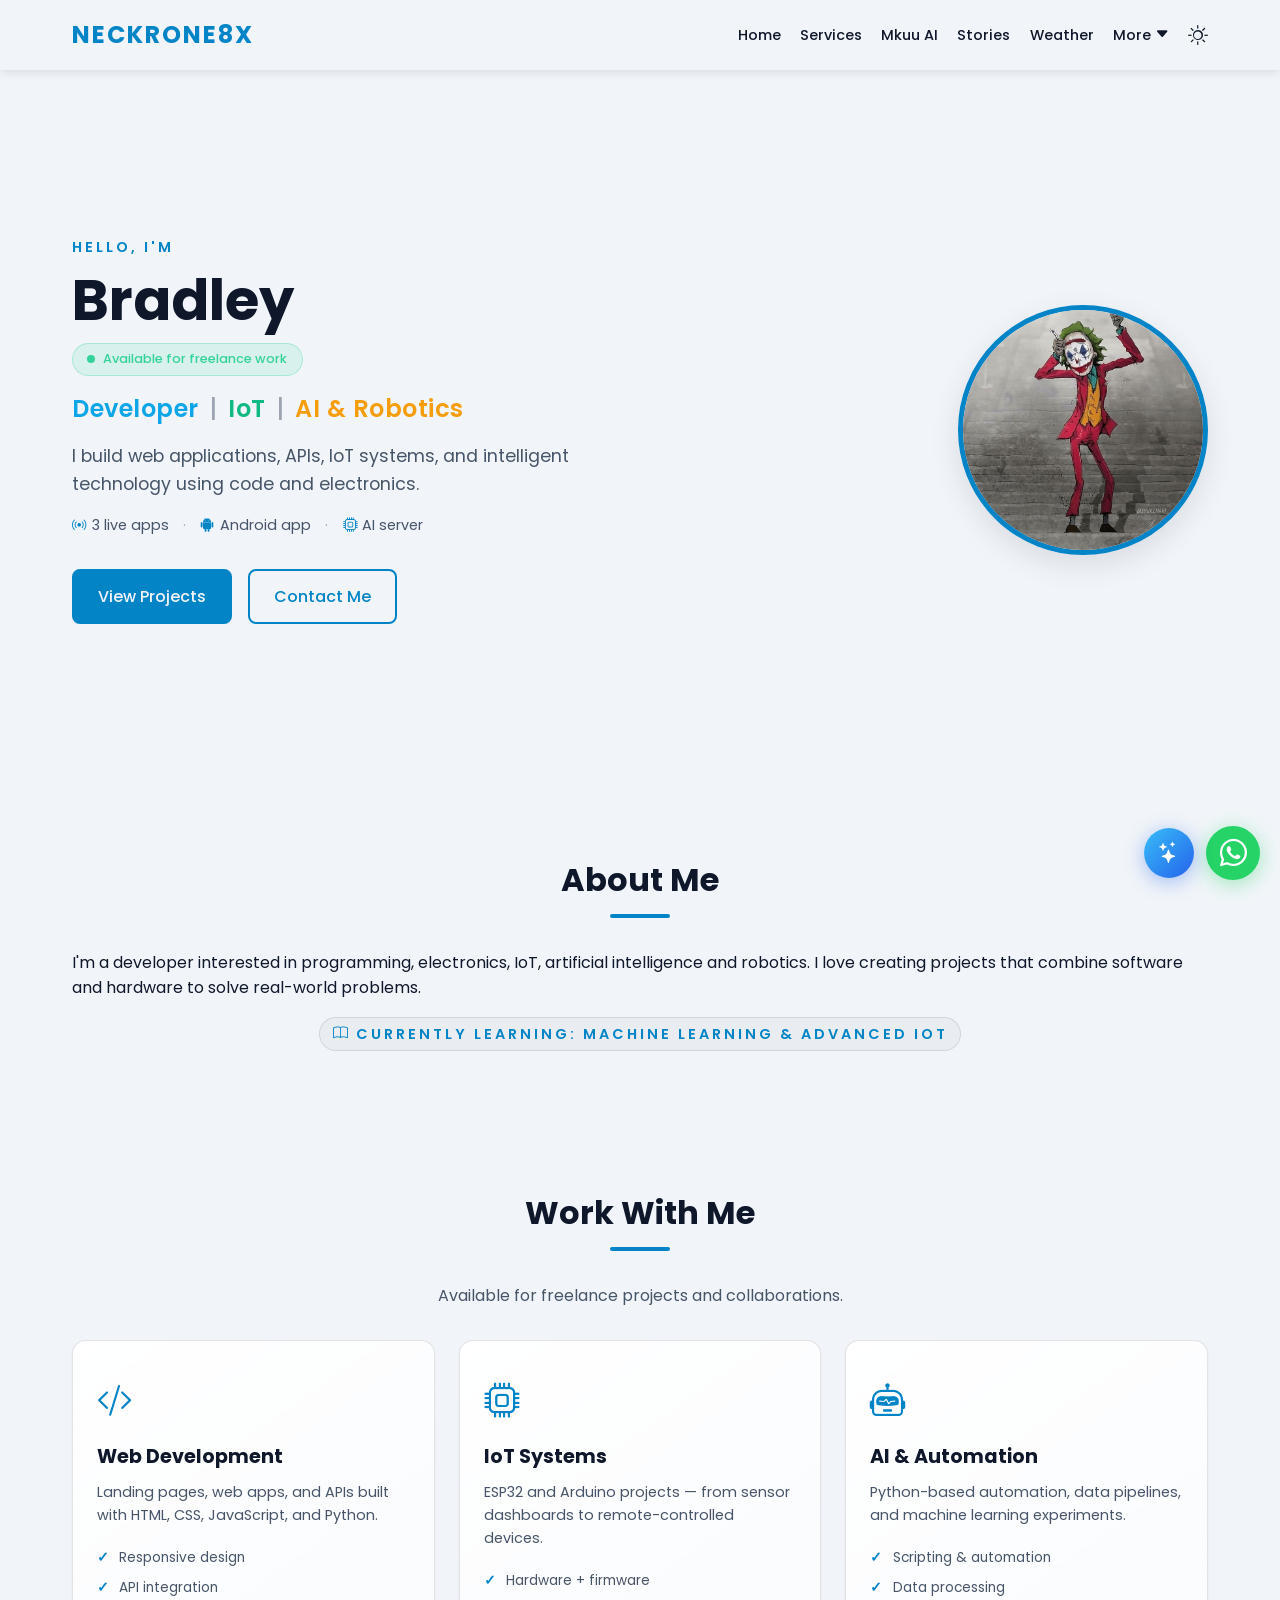
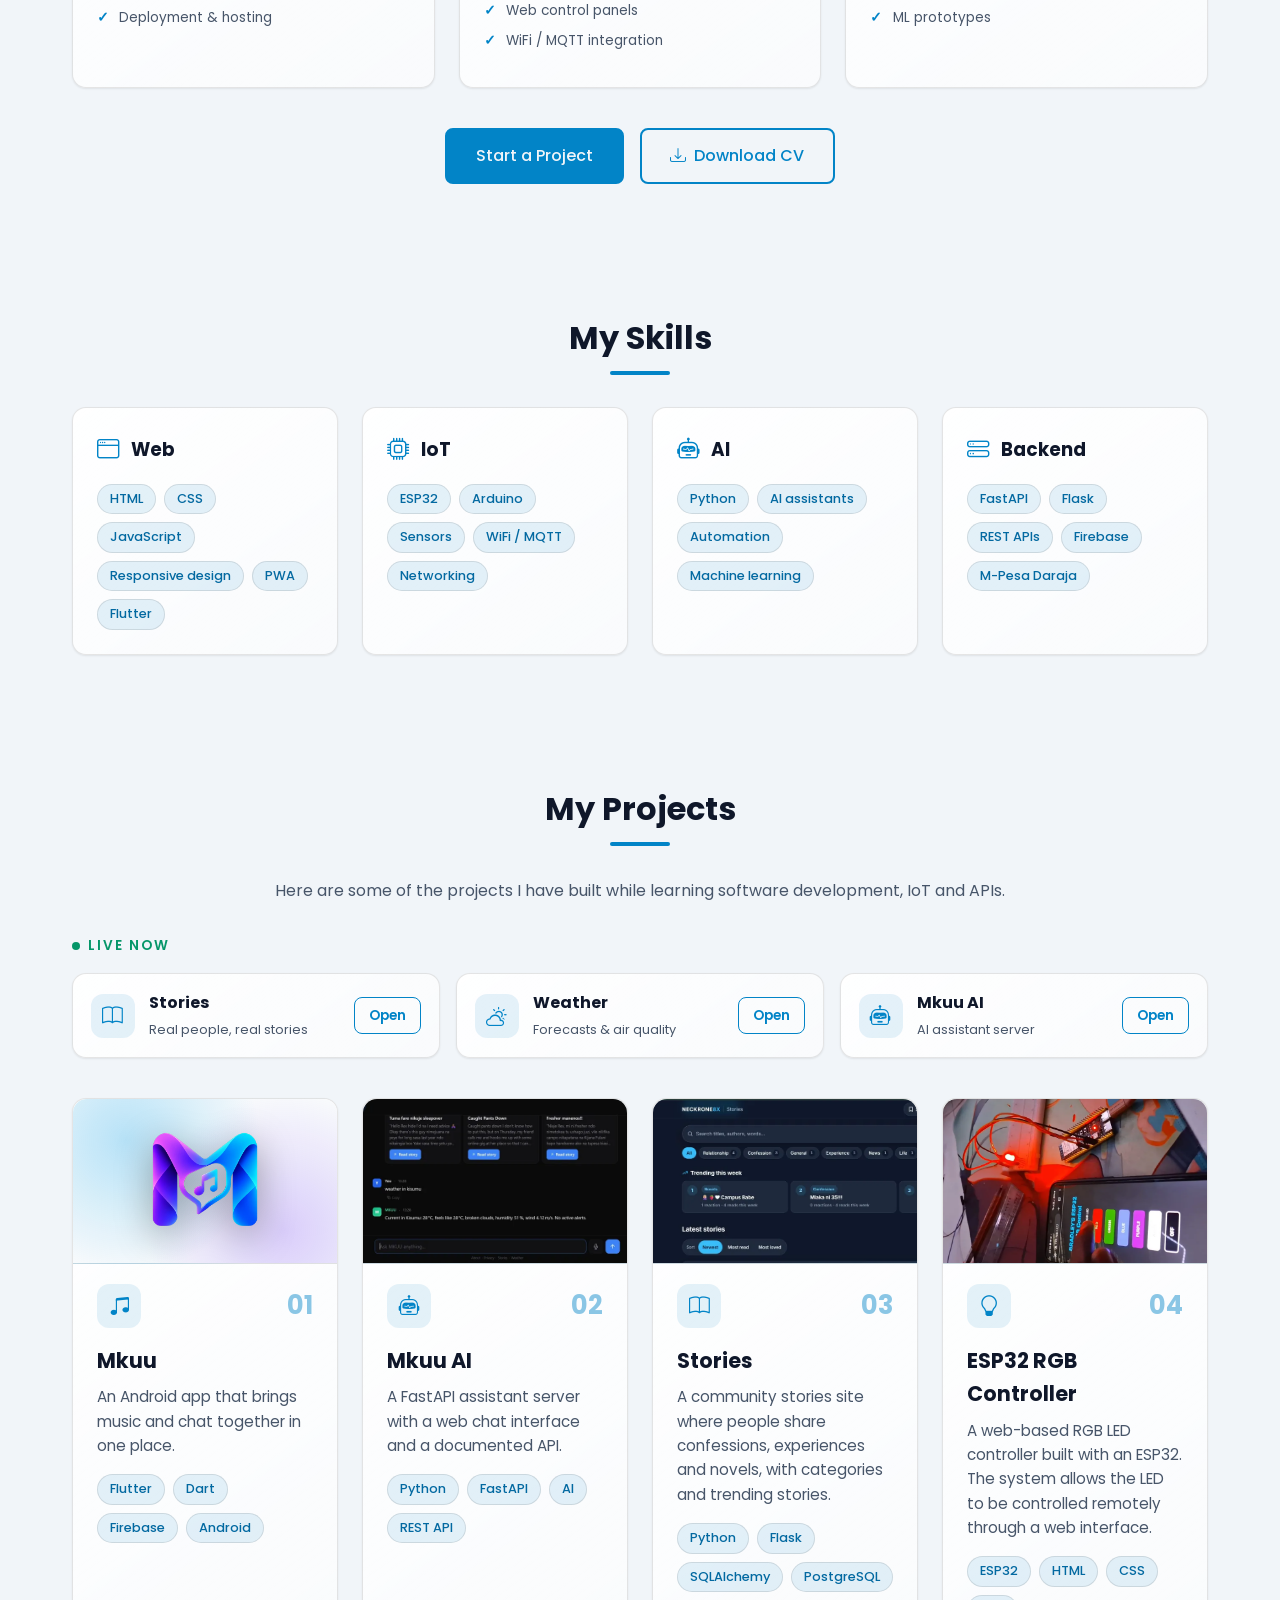
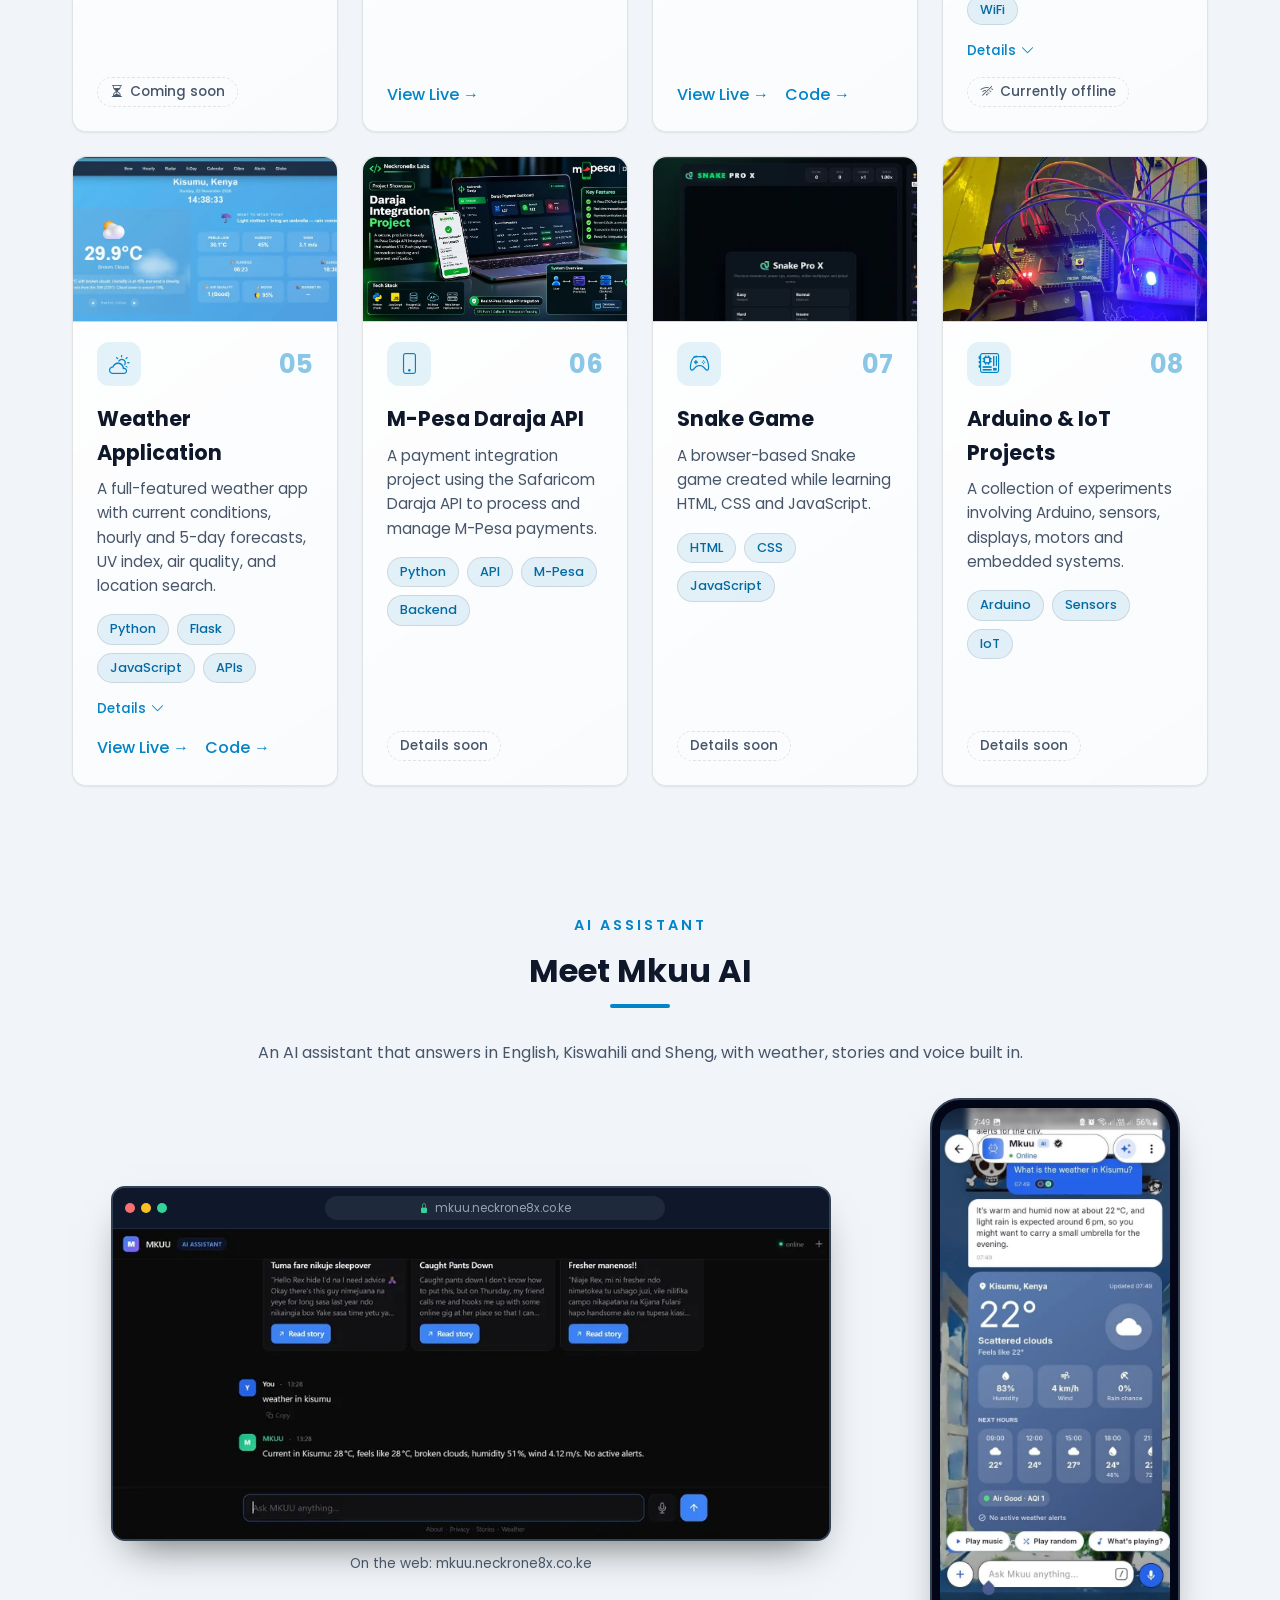
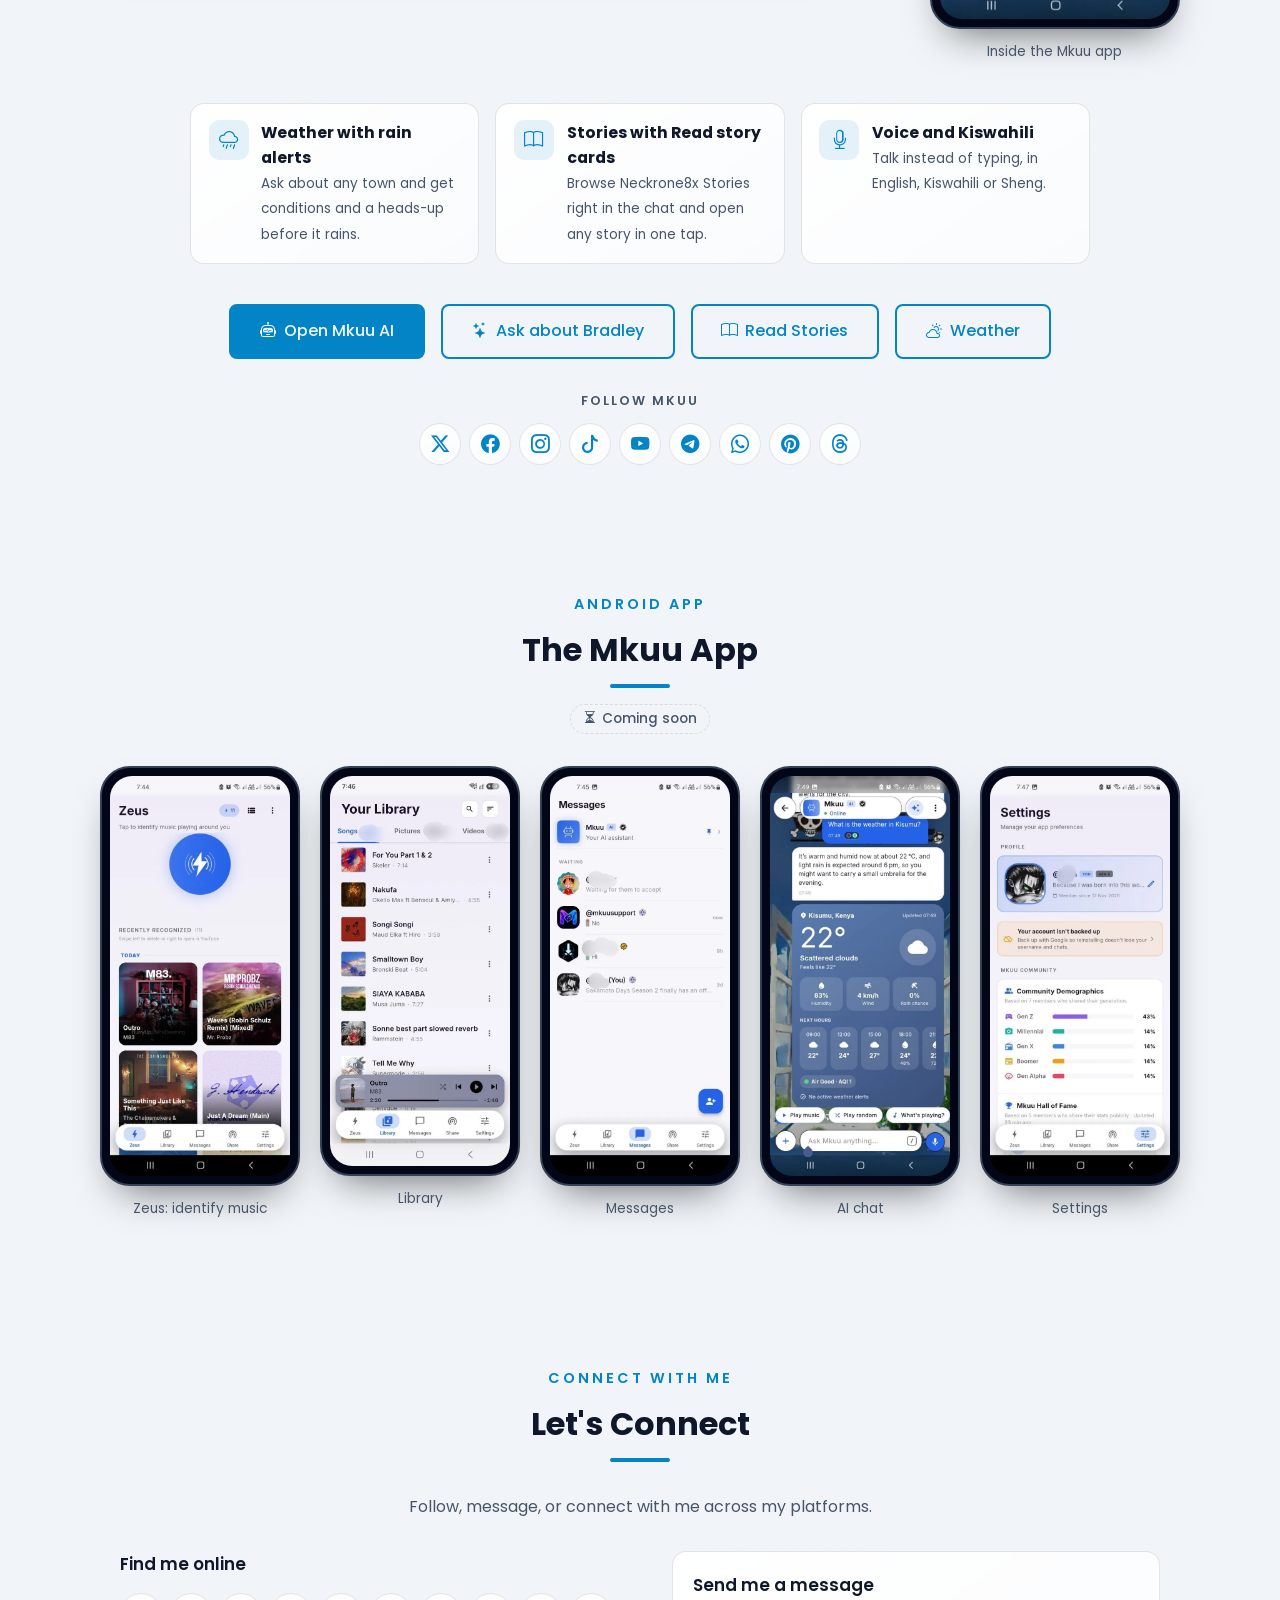
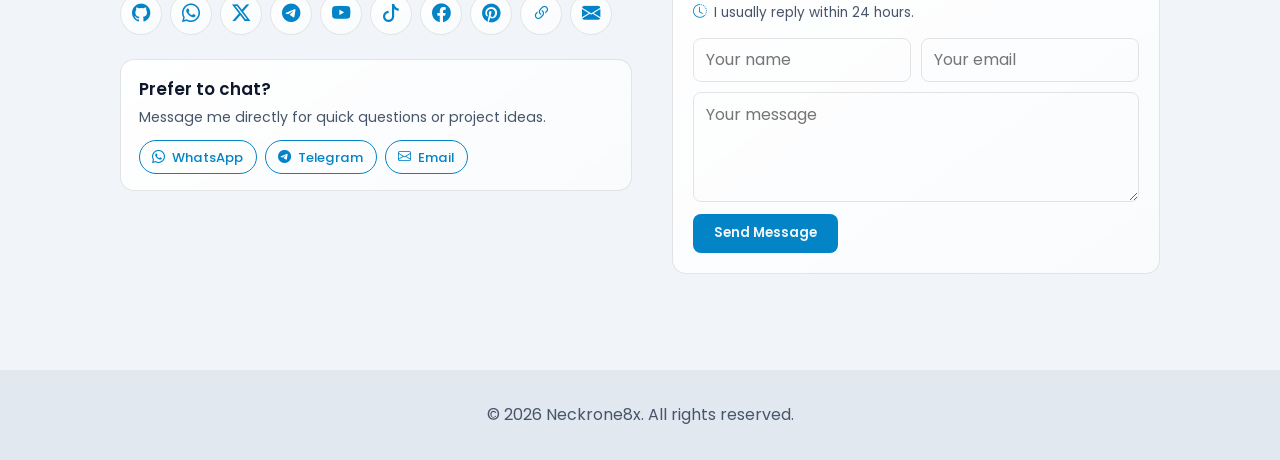
==== commit 944b63ff: "Portfolio: Mkuu AI assistant chat Co-Authored-By: Claude Opus 5.5 <noreply@anthropic.com>" ====
--- a/index.html
+++ b/index.html
@@ -1479,6 +1479,253 @@
         }
 
         /* =========================================================
+           MKUU AI CHAT (floating button + panel)
+        ========================================================= */
+        /* Desktop: left of the WhatsApp button, same baseline. */
+        .chat-fab {
+            position: fixed;
+            bottom: 22px;
+            right: 86px;
+            width: 50px;
+            height: 50px;
+            border: none;
+            border-radius: 50%;
+            background: linear-gradient(135deg, #38bdf8, #2563eb);
+            color: #fff;
+            font-size: 1.35rem;
+            display: flex;
+            align-items: center;
+            justify-content: center;
+            cursor: pointer;
+            box-shadow: 0 4px 20px rgba(37, 99, 235, 0.4);
+            z-index: 1150;
+            transition: transform 0.2s ease, box-shadow 0.2s ease;
+        }
+        .chat-fab:hover {
+            transform: scale(1.08);
+            box-shadow: 0 6px 28px rgba(37, 99, 235, 0.6);
+        }
+        .chat-fab:focus-visible { outline: 2px solid var(--accent); outline-offset: 3px; }
+
+        .chat-panel {
+            position: fixed;
+            right: 20px;
+            bottom: 88px;
+            width: 380px;
+            height: min(580px, calc(100vh - 120px));
+            display: none;
+            flex-direction: column;
+            background: var(--bg-secondary);
+            color: var(--text-primary);
+            border: 1px solid var(--card-border);
+            border-radius: 16px;
+            box-shadow: 0 20px 60px rgba(0, 0, 0, 0.35);
+            z-index: 2100;
+            overflow: hidden;
+        }
+        .chat-panel.open { display: flex; }
+
+        .chat-head {
+            display: flex;
+            align-items: flex-start;
+            gap: 0.75rem;
+            padding: 0.9rem 1rem;
+            background: linear-gradient(135deg, rgba(56, 189, 248, 0.16), rgba(37, 99, 235, 0.10));
+            border-bottom: 1px solid var(--card-border);
+        }
+        .chat-head-icon {
+            flex: 0 0 auto;
+            width: 34px;
+            height: 34px;
+            border-radius: 50%;
+            background: linear-gradient(135deg, #38bdf8, #2563eb);
+            color: #fff;
+            display: flex;
+            align-items: center;
+            justify-content: center;
+        }
+        .chat-head-text { flex: 1; min-width: 0; }
+        .chat-head h2 { font-size: 1rem; margin: 0; line-height: 1.3; }
+        .chat-head p { font-size: 0.75rem; color: var(--text-secondary); margin: 0.1rem 0 0; line-height: 1.4; }
+        .chat-close {
+            flex: 0 0 auto;
+            background: none;
+            border: none;
+            color: var(--text-secondary);
+            font-size: 1.4rem;
+            line-height: 1;
+            width: 34px;
+            height: 34px;
+            border-radius: 8px;
+            cursor: pointer;
+        }
+        .chat-close:hover { color: var(--accent); background: var(--card-bg); }
+
+        .chat-log {
+            flex: 1;
+            overflow-y: auto;
+            padding: 1rem;
+            display: flex;
+            flex-direction: column;
+            gap: 0.6rem;
+            overscroll-behavior: contain;
+        }
+        .chat-msg {
+            max-width: 85%;
+            padding: 0.55rem 0.8rem;
+            border-radius: 14px;
+            font-size: 0.9rem;
+            line-height: 1.5;
+            white-space: pre-wrap;
+            overflow-wrap: anywhere;
+        }
+        .chat-msg.bot {
+            align-self: flex-start;
+            background: var(--card-bg);
+            border: 1px solid var(--card-border);
+            border-bottom-left-radius: 4px;
+        }
+        .chat-msg.user {
+            align-self: flex-end;
+            background: var(--accent);
+            color: var(--bg-primary);
+            border-bottom-right-radius: 4px;
+        }
+        .chat-msg.error {
+            align-self: flex-start;
+            background: rgba(239, 68, 68, 0.10);
+            border: 1px solid rgba(239, 68, 68, 0.35);
+            border-bottom-left-radius: 4px;
+        }
+        .chat-msg.typing::after {
+            content: '';
+            display: inline-block;
+            width: 0.5em;
+            height: 1em;
+            margin-left: 2px;
+            vertical-align: -0.15em;
+            background: var(--accent);
+            animation: chat-blink 1s steps(2) infinite;
+        }
+        @keyframes chat-blink { 50% { opacity: 0; } }
+        @media (prefers-reduced-motion: reduce) {
+            .chat-msg.typing::after { animation: none; }
+        }
+
+        .chat-chips {
+            display: flex;
+            flex-wrap: wrap;
+            gap: 0.4rem;
+            padding: 0 1rem 0.6rem;
+        }
+        .chat-chips[hidden] { display: none; }
+        .chat-chip {
+            font: inherit;
+            font-size: 0.78rem;
+            padding: 0.35rem 0.75rem;
+            border-radius: 999px;
+            border: 1px solid var(--accent);
+            background: transparent;
+            color: var(--accent);
+            cursor: pointer;
+            text-align: left;
+        }
+        .chat-chip:hover { background: var(--accent); color: var(--bg-primary); }
+        .chat-chip:disabled { opacity: 0.5; cursor: default; }
+
+        .chat-form {
+            display: flex;
+            gap: 0.5rem;
+            padding: 0.7rem 1rem 0.4rem;
+            border-top: 1px solid var(--card-border);
+        }
+        .chat-form input {
+            flex: 1;
+            min-width: 0;
+            font: inherit;
+            font-size: 16px; /* stops iOS zooming in on focus */
+            padding: 0.55rem 0.8rem;
+            border-radius: 10px;
+            border: 1px solid var(--card-border);
+            background: var(--bg-primary);
+            color: var(--text-primary);
+        }
+        .chat-form input:focus { outline: none; border-color: var(--accent); }
+        .chat-send {
+            flex: 0 0 auto;
+            width: 42px;
+            height: 42px;
+            border: none;
+            border-radius: 10px;
+            background: linear-gradient(135deg, #38bdf8, #2563eb);
+            color: #fff;
+            font-size: 1.1rem;
+            cursor: pointer;
+            display: flex;
+            align-items: center;
+            justify-content: center;
+        }
+        .chat-send:disabled { opacity: 0.45; cursor: not-allowed; }
+
+        .chat-foot {
+            padding: 0 1rem 0.75rem;
+            font-size: 0.7rem;
+            line-height: 1.45;
+            color: var(--text-secondary);
+            display: flex;
+            justify-content: space-between;
+            align-items: flex-end;
+            gap: 0.75rem;
+        }
+        .chat-foot a { color: var(--accent); text-decoration: underline; }
+        .chat-foot .chat-contact {
+            flex: 0 0 auto;
+            text-decoration: none;
+            font-weight: 600;
+            font-size: 0.78rem;
+            white-space: nowrap;
+        }
+        .chat-foot .chat-contact:hover { text-decoration: underline; }
+
+        .services-cta button.cta-secondary {
+            font: inherit;
+            font-weight: 500;
+            padding: 0.8rem 1.8rem;
+            border-radius: 8px;
+            border: 2px solid var(--accent);
+            background: transparent;
+            cursor: pointer;
+            display: inline-flex;
+            align-items: center;
+            gap: 0.5rem;
+            transition: var(--transition);
+        }
+
+        @media (max-width: 768px) {
+            /* Mobile: left of WhatsApp, above the bottom nav (back-to-top is on the left) */
+            .chat-fab {
+                bottom: 88px;
+                right: 72px;
+                width: 48px;
+                height: 48px;
+                font-size: 1.25rem;
+            }
+            /* Full-screen panel, above the bottom nav and floating buttons */
+            .chat-panel {
+                top: 0;
+                left: 0;
+                right: 0;
+                bottom: 0;
+                width: auto;
+                height: auto;
+                height: 100dvh;
+                border-radius: 0;
+                border: none;
+            }
+            .chat-foot { flex-direction: column; align-items: flex-start; gap: 0.35rem; }
+        }
+
+        /* =========================================================
            MOBILE BOTTOM NAVIGATION
         ========================================================= */
         .bottom-nav {
@@ -2390,6 +2637,9 @@
                 <a href="https://mkuu.neckrone8x.co.ke/" class="cta-primary" target="_blank" rel="noopener noreferrer">
                     <i class="bi bi-robot" aria-hidden="true"></i> Open Mkuu AI
                 </a>
+                <button type="button" class="cta-secondary" id="askAboutBtn" aria-controls="chatPanel">
+                    <i class="bi bi-stars" aria-hidden="true"></i> Ask about Bradley
+                </button>
                 <a href="https://stories.neckrone8x.co.ke/" class="cta-secondary" target="_blank" rel="noopener noreferrer">
                     <i class="bi bi-book" aria-hidden="true"></i> Read Stories
                 </a>
@@ -2550,6 +2800,43 @@
         <i class="bi bi-whatsapp"></i>
     </a>
 
+    <!-- Mkuu AI chat -->
+    <button type="button" class="chat-fab" id="chatFab" aria-label="Ask Mkuu AI about Bradley" aria-controls="chatPanel" aria-expanded="false" title="Ask Mkuu AI">
+        <i class="bi bi-stars" aria-hidden="true"></i>
+    </button>
+
+    <div class="chat-panel" id="chatPanel" role="dialog" aria-modal="false" aria-labelledby="chatTitle" aria-describedby="chatNote">
+        <div class="chat-head">
+            <div class="chat-head-icon" aria-hidden="true"><i class="bi bi-stars"></i></div>
+            <div class="chat-head-text">
+                <h2 id="chatTitle">Ask Mkuu AI</h2>
+                <p id="chatNote">Answers about Bradley's work. It can make mistakes.</p>
+            </div>
+            <button type="button" class="chat-close" id="chatClose" aria-label="Close chat">&times;</button>
+        </div>
+
+        <div class="chat-log" id="chatLog" role="log" aria-live="off" aria-label="Conversation with Mkuu AI"></div>
+        <div class="sr-only" id="chatAnnounce" aria-live="polite" aria-atomic="true"></div>
+
+        <div class="chat-chips" id="chatChips" aria-label="Suggested questions">
+            <button type="button" class="chat-chip">What has Bradley built?</button>
+            <button type="button" class="chat-chip">Is he available for freelance?</button>
+            <button type="button" class="chat-chip">Show me his IoT work</button>
+            <button type="button" class="chat-chip">How do I contact him?</button>
+        </div>
+
+        <form class="chat-form" id="chatForm" autocomplete="off">
+            <label for="chatInput" class="sr-only">Your question for Mkuu AI</label>
+            <input type="text" id="chatInput" maxlength="500" placeholder="Ask about Bradley's work…" enterkeyhint="send">
+            <button type="submit" class="chat-send" id="chatSend" aria-label="Send message"><i class="bi bi-send-fill" aria-hidden="true"></i></button>
+        </form>
+
+        <div class="chat-foot">
+            <span>Messages are processed by Mkuu AI. Please don't share personal details. <a href="https://mkuu.neckrone8x.co.ke/privacy" target="_blank" rel="noopener noreferrer">Privacy</a></span>
+            <a href="#social" class="chat-contact" id="chatContact"><i class="bi bi-envelope" aria-hidden="true"></i> Contact Bradley</a>
+        </div>
+    </div>
+
     <!-- More Menu -->
     <div class="mobile-more-menu" id="mobileMoreMenu" role="dialog" aria-label="More menu">
 
@@ -2923,6 +3210,281 @@
 
         revealElements.forEach(el => observer.observe(el));
     </script>
+
+    <script>
+        /* =========================================================
+           MKUU AI CHAT
+           Streams replies from the Mkuu AI server. All text goes in
+           with textContent. The session id lives in memory only, so
+           the chat ends when the page is closed.
+        ========================================================= */
+        (function () {
+            var ENDPOINT = 'https://mkuu.neckrone8x.co.ke/chat/stream';
+            var MAX_LEN = 500;
+            var TIMEOUT_MS = 90000;
+            var MSG_REST_DAY = 'I need a short rest. Try again tomorrow after 3 am.';
+            var MSG_BUDGET = 'Mkuu is resting for today. Please use the contact form or email me.';
+            var MSG_NETWORK = "I can't reach Mkuu right now. Please try again or use the contact form.";
+            var MSG_GENERIC = 'Something went wrong. Please try again or use the contact form.';
+
+            // Mock mode: ONLY on http://localhost:8000/?mockchat=1. Never on the live domain.
+            var MOCK = location.protocol === 'http:' &&
+                location.hostname === 'localhost' &&
+                location.port === '8000' &&
+                new URLSearchParams(location.search).get('mockchat') === '1';
+
+            var fab = document.getElementById('chatFab');
+            var panel = document.getElementById('chatPanel');
+            var closeBtn = document.getElementById('chatClose');
+            var log = document.getElementById('chatLog');
+            var announce = document.getElementById('chatAnnounce');
+            var chips = document.getElementById('chatChips');
+            var form = document.getElementById('chatForm');
+            var input = document.getElementById('chatInput');
+            var sendBtn = document.getElementById('chatSend');
+            var contact = document.getElementById('chatContact');
+            var askBtn = document.getElementById('askAboutBtn');
+            if (!fab || !panel) return;
+
+            var sessionId = null;   // memory only
+            var busy = false;
+            var opener = fab;
+            var greeted = false;
+
+            function addMsg(kind, text) {
+                var el = document.createElement('div');
+                el.className = 'chat-msg ' + kind;
+                el.textContent = text;
+                log.appendChild(el);
+                log.scrollTop = log.scrollHeight;
+                return el;
+            }
+            function say(text) {
+                // Re-set so screen readers announce repeated messages too
+                announce.textContent = '';
+                setTimeout(function () { announce.textContent = text; }, 50);
+            }
+            function setBusy(on) {
+                busy = on;
+                sendBtn.disabled = on;
+                log.setAttribute('aria-busy', on ? 'true' : 'false');
+                chips.querySelectorAll('button').forEach(function (b) { b.disabled = on; });
+            }
+
+            function openPanel(from) {
+                opener = from || fab;
+                panel.classList.add('open');
+                fab.setAttribute('aria-expanded', 'true');
+                if (!greeted) {
+                    greeted = true;
+                    addMsg('bot', "Hi! I'm Mkuu AI. Ask me anything about Bradley's projects, skills or availability.");
+                }
+                setTimeout(function () { input.focus(); }, 30);
+            }
+            function closePanel() {
+                if (!panel.classList.contains('open')) return;
+                panel.classList.remove('open');
+                fab.setAttribute('aria-expanded', 'false');
+                if (opener && typeof opener.focus === 'function') opener.focus();
+            }
+
+            fab.addEventListener('click', function () {
+                if (panel.classList.contains('open')) closePanel(); else openPanel(fab);
+            });
+            if (askBtn) askBtn.addEventListener('click', function () { openPanel(askBtn); });
+            closeBtn.addEventListener('click', closePanel);
+            contact.addEventListener('click', function () {
+                panel.classList.remove('open');
+                fab.setAttribute('aria-expanded', 'false');
+            });
+            document.addEventListener('keydown', function (e) {
+                if (e.key === 'Escape' && panel.classList.contains('open')) {
+                    e.preventDefault();
+                    closePanel();
+                }
+            });
+
+            function waitText(seconds) {
+                if (!isFinite(seconds) || seconds <= 0) return 'in a little while';
+                seconds = Math.ceil(seconds);
+                if (seconds < 60) return 'in about ' + seconds + (seconds === 1 ? ' second' : ' seconds');
+                var m = Math.ceil(seconds / 60);
+                return 'in about ' + m + (m === 1 ? ' minute' : ' minutes');
+            }
+            function retryAfterSeconds(res, body) {
+                var h = res.headers.get('Retry-After');
+                if (h) {
+                    var n = Number(h);
+                    if (isFinite(n)) return n;
+                    var t = Date.parse(h);
+                    if (!isNaN(t)) return (t - Date.now()) / 1000;
+                }
+                // Fallback if the header is not exposed to the browser (CORS)
+                if (body && isFinite(Number(body.retry_after))) return Number(body.retry_after);
+                return NaN;
+            }
+            function refusalText(res, body) {
+                var code = body && body.code;
+                if (res.status === 429) {
+                    if (code === 'rate_day') return MSG_REST_DAY;
+                    return 'I need a short rest. Try again ' + waitText(retryAfterSeconds(res, body)) + '.';
+                }
+                if (res.status === 503) return MSG_BUDGET;
+                return MSG_GENERIC;
+            }
+
+            function send(text) {
+                text = (text || '').trim().slice(0, MAX_LEN);
+                if (!text || busy) return;
+                chips.hidden = true;
+                addMsg('user', text);
+                input.value = '';
+                setBusy(true);
+
+                var bot = null;
+                var reply = '';
+                var finished = false;
+                var controller = typeof AbortController === 'function' ? new AbortController() : null;
+                var timer = setTimeout(function () { if (controller) controller.abort(); }, TIMEOUT_MS);
+
+                function fail(msg) {
+                    if (finished) return;
+                    finished = true;
+                    if (bot) {
+                        bot.classList.remove('typing');
+                        if (!reply) bot.remove();
+                    }
+                    addMsg('error', msg);
+                    say(msg);
+                }
+                function done() {
+                    if (finished) return;
+                    finished = true;
+                    if (bot) bot.classList.remove('typing');
+                    if (!reply) { fail(MSG_GENERIC); return; }
+                    say('Mkuu AI: ' + reply);
+                }
+                function handleLine(line) {
+                    line = line.trim();
+                    if (line.indexOf('data:') !== 0) return;
+                    var data;
+                    try { data = JSON.parse(line.slice(5).trim()); } catch (e) { return; }
+                    if (data.meta && data.meta.session_id) sessionId = String(data.meta.session_id);
+                    if (typeof data.token === 'string') {
+                        if (!bot) bot = addMsg('bot typing', '');
+                        reply += data.token;
+                        bot.textContent = reply;
+                        log.scrollTop = log.scrollHeight;
+                    }
+                    if (data.error) fail(MSG_GENERIC);
+                    if (data.done) done();
+                }
+
+                var doFetch = MOCK ? mockFetch : window.fetch.bind(window);
+                doFetch(ENDPOINT, {
+                    method: 'POST',
+                    headers: { 'Content-Type': 'application/json' },
+                    body: JSON.stringify({ message: text, site: 'portfolio', session_id: sessionId }),
+                    signal: controller ? controller.signal : undefined
+                }).then(function (res) {
+                    if (!res.ok) {
+                        return res.json().catch(function () { return null; })
+                            .then(function (body) { fail(refusalText(res, body)); });
+                    }
+                    if (!res.body || !res.body.getReader) {
+                        // Old browsers: no streaming, read it all at once
+                        return res.text().then(function (t) { t.split('\n').forEach(handleLine); });
+                    }
+                    var reader = res.body.getReader();
+                    var decoder = new TextDecoder();
+                    var buf = '';
+                    function pump() {
+                        return reader.read().then(function (r) {
+                            if (r.done) {
+                                if (buf) handleLine(buf);
+                                return;
+                            }
+                            buf += decoder.decode(r.value, { stream: true });
+                            var lines = buf.split('\n');
+                            buf = lines.pop();
+                            lines.forEach(handleLine);
+                            if (finished) { try { reader.cancel(); } catch (e) {} return; }
+                            return pump();
+                        });
+                    }
+                    bot = addMsg('bot typing', '');
+                    return pump();
+                }).catch(function () {
+                    fail(MSG_NETWORK);
+                }).then(function () {
+                    clearTimeout(timer);
+                    if (!finished) done();
+                    setBusy(false);
+                    if (panel.classList.contains('open')) input.focus();
+                });
+            }
+
+            form.addEventListener('submit', function (e) {
+                e.preventDefault();
+                send(input.value);
+            });
+            chips.addEventListener('click', function (e) {
+                var b = e.target.closest('.chat-chip');
+                if (b) send(b.textContent);
+            });
+
+            /* ---------- Mock server (localhost:8000/?mockchat=1 only) ----------
+               Type "429" for a per-minute limit, "429 day" for the daily limit,
+               "503" for the budget refusal, "offline" for a network error.
+               Anything else gets a fake streamed reply. */
+            function mockFetch(url, opts) {
+                var msg = '';
+                try { msg = JSON.parse(opts.body).message.toLowerCase(); } catch (e) {}
+                var json = { 'Content-Type': 'application/json' };
+                return new Promise(function (resolve, reject) {
+                    setTimeout(function () {
+                        if (msg.indexOf('offline') !== -1) { reject(new TypeError('Failed to fetch')); return; }
+                        if (msg.indexOf('429 day') !== -1) {
+                            resolve(new Response(JSON.stringify({ code: 'rate_day' }), { status: 429, headers: json }));
+                            return;
+                        }
+                        if (msg.indexOf('429') !== -1) {
+                            resolve(new Response(JSON.stringify({ code: 'rate_minute' }),
+                                { status: 429, headers: { 'Content-Type': 'application/json', 'Retry-After': '45' } }));
+                            return;
+                        }
+                        if (msg.indexOf('503') !== -1) {
+                            resolve(new Response(JSON.stringify({ code: 'budget_helper' }), { status: 503, headers: json }));
+                            return;
+                        }
+                        var answer = '(Mock reply) Bradley builds web apps, AI tools and IoT projects. ' +
+                            'Highlights include Mkuu AI, Neckrone8x Stories, a weather app, an M-Pesa Daraja integration ' +
+                            'and an ESP32 dashboard. <b>This tag should show as plain text.</b> ' +
+                            'Try "429", "429 day", "503" or "offline" to see the error messages.';
+                        var words = answer.match(/\S+\s*/g) || [];
+                        var enc = new TextEncoder();
+                        var i = 0;
+                        var stream = new ReadableStream({
+                            start: function (c) {
+                                c.enqueue(enc.encode('data: ' + JSON.stringify({ meta: { session_id: 'mock-session' } }) + '\n\n'));
+                            },
+                            pull: function (c) {
+                                return new Promise(function (r) { setTimeout(r, 45); }).then(function () {
+                                    if (i < words.length) {
+                                        c.enqueue(enc.encode('data: ' + JSON.stringify({ token: words[i++] }) + '\n\n'));
+                                    } else {
+                                        c.enqueue(enc.encode('data: {"done":true}\n\n'));
+                                        c.close();
+                                    }
+                                });
+                            }
+                        });
+                        resolve(new Response(stream, { status: 200, headers: { 'Content-Type': 'text/event-stream' } }));
+                    }, 500);
+                });
+            }
+        })();
+    </script>
 </body>
 
 </html>
